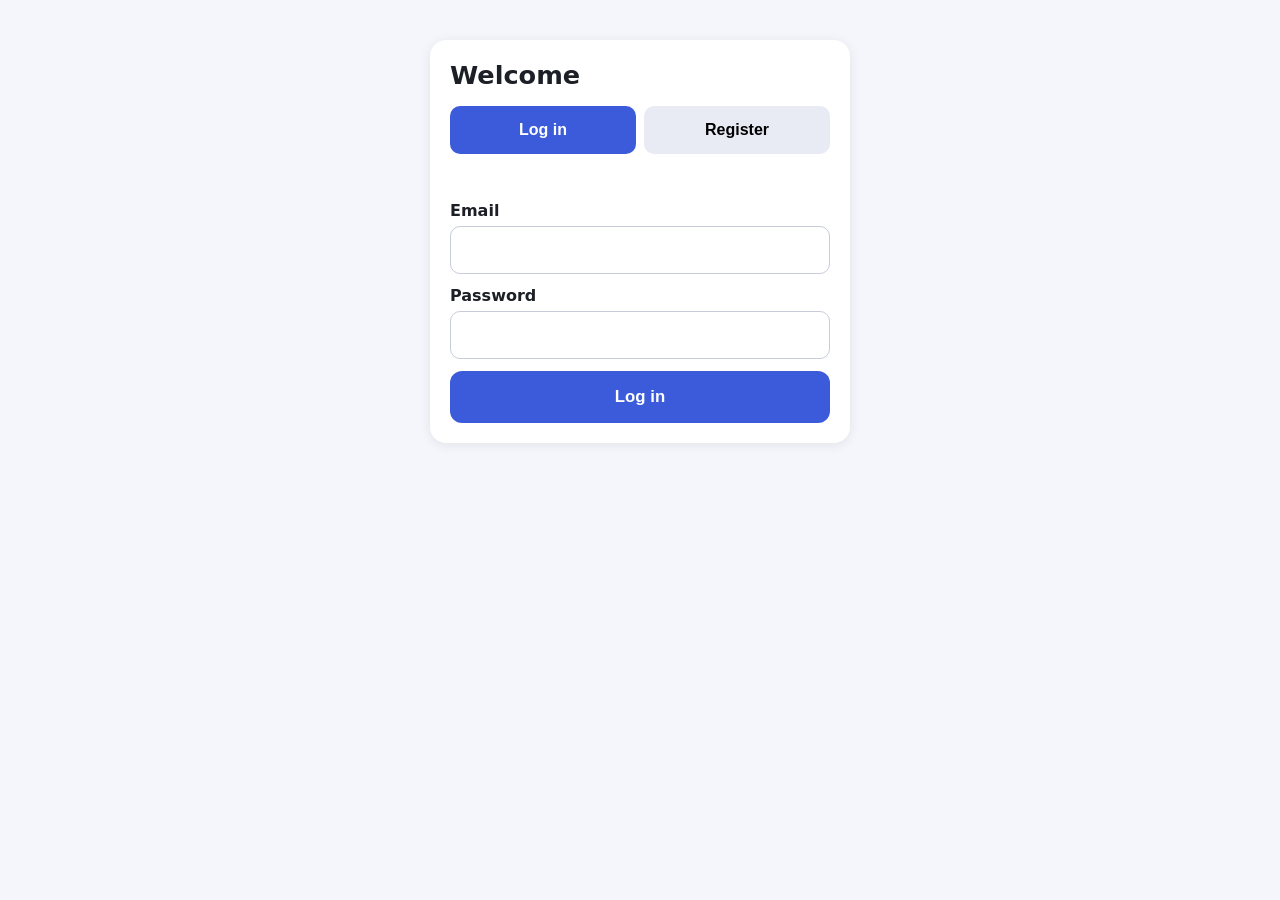
==== commitlocal/frontend/login.html @ 04d149cb "Fixed nested repo" ====
<!DOCTYPE html>
<!-- login.html — the Login / Register page, plus the "enter your code" and "account locked" screens. -->
<html lang="en">
<head>
  <meta charset="UTF-8">
  <meta name="viewport" content="width=device-width, initial-scale=1">
  <title>Log in</title>
  <link rel="stylesheet" href="style.css">
</head>
<body>
  <main class="card">
    <h1>Welcome</h1>

    <div class="tabs" role="tablist">
      <button id="tab-login" class="tab active" type="button" role="tab" aria-selected="true">Log in</button>
      <button id="tab-register" class="tab" type="button" role="tab" aria-selected="false">Register</button>
    </div>

    <p id="message" class="message" role="status" aria-live="polite"></p>

    <!-- LOGIN FORM -->
    <form id="login-form">
      <label>Email <input id="login-email" type="email" autocomplete="email" required></label>
      <label>Password <input id="login-password" type="password" autocomplete="current-password" required></label>
      <button class="btn" type="submit">Log in</button>
    </form>

    <!-- ACCOUNT LOCKED -->
    <section id="locked-box" hidden>
      <p>Too many wrong passwords. We can email you a code to log in instead.</p>
      <button id="send-code-btn" class="btn" type="button">Send me a login code</button>
    </section>

    <!-- REGISTER FORM -->
    <form id="register-form" hidden>
      <label>Full name <input id="reg-name" type="text" autocomplete="name" maxlength="100" required></label>
      <label>Email <input id="reg-email" type="email" autocomplete="email" required></label>
      <label>Password <input id="reg-password" type="password" autocomplete="new-password" required></label>

      <div class="meter" aria-hidden="true"><div id="meter-bar"></div></div>
      <p id="meter-label" class="meter-label"></p>
      <ul class="rules">
        <li id="rule-length">At least 8 characters</li>
        <li id="rule-upper">A capital letter (A–Z)</li>
        <li id="rule-lower">A lowercase letter (a–z)</li>
        <li id="rule-number">A number (0–9)</li>
        <li id="rule-symbol">A symbol (like ! @ #)</li>
      </ul>

      <label>Confirm password <input id="reg-confirm" type="password" autocomplete="new-password" required></label>
      <button class="btn" type="submit">Create account</button>
    </form>

    <!-- ENTER THE EMAILED CODE -->
    <form id="code-form" hidden>
      <p>Enter the 6-digit code we emailed you. It expires in 5 minutes.</p>
      <label>Code
        <input id="code-input" class="code-input" inputmode="numeric" autocomplete="one-time-code"
               maxlength="6" pattern="[0-9]{6}" required>
      </label>
      <button class="btn" type="submit">Verify</button>
    </form>
  </main>

  <script src="login.js"></script>
</body>
</html>
---- commitlocal/frontend/style.css ----
/* style.css — mobile-first styles: built for 360px phones first, with big buttons that are easy to tap. */

/* ===== BASICS ===== */
* { box-sizing: border-box; }
[hidden] { display: none !important; }

body {
  margin: 0;
  padding: 16px;
  font-family: system-ui, -apple-system, "Segoe UI", Roboto, sans-serif;
  background: #f4f6fb;
  color: #1c1f26;
}

.card {
  max-width: 420px;
  margin: 24px auto;
  padding: 20px;
  background: #fff;
  border-radius: 16px;
  box-shadow: 0 2px 12px rgba(0, 0, 0, 0.08);
}

h1 { margin: 0 0 16px; font-size: 1.6rem; }

/* ===== TABS ===== */
.tabs { display: flex; gap: 8px; margin-bottom: 16px; }
.tab {
  flex: 1;
  min-height: 48px;
  border: 0;
  border-radius: 10px;
  background: #e8ebf3;
  font-size: 1rem;
  font-weight: 600;
  cursor: pointer;
}
.tab.active { background: #3b5bdb; color: #fff; }

/* ===== FORMS ===== */
form, section { display: flex; flex-direction: column; gap: 12px; }
label { display: flex; flex-direction: column; gap: 6px; font-weight: 600; }
input {
  min-height: 48px;
  padding: 10px 12px;
  border: 1px solid #c7ccd8;
  border-radius: 10px;
  font-size: 16px; /* 16px or more stops iPhones zooming in on the box */
}
input:focus { outline: 3px solid #a5b4fc; border-color: #3b5bdb; }
.code-input { font-size: 1.5rem; letter-spacing: 0.4em; text-align: center; }

.btn {
  min-height: 52px;
  border: 0;
  border-radius: 12px;
  background: #3b5bdb;
  color: #fff;
  font-size: 1.05rem;
  font-weight: 700;
  cursor: pointer;
}
.btn:disabled { opacity: 0.6; }

/* ===== MESSAGES ===== */
.message { margin: 0 0 12px; min-height: 1.2em; color: #2e7d32; }
.message.error { color: #c62828; }

/* ===== PASSWORD STRENGTH METER ===== */
.meter { height: 8px; background: #e8ebf3; border-radius: 4px; overflow: hidden; }
#meter-bar { height: 100%; width: 0; transition: width 0.2s, background 0.2s; }
.meter-label { margin: 0; font-weight: 700; min-height: 1.2em; }

.rules { margin: 0; padding-left: 0; list-style: none; font-size: 0.95rem; color: #6b7280; }
.rules li::before { content: "✗ "; color: #c62828; }
.rules li.ok { color: #2e7d32; }
.rules li.ok::before { content: "✓ "; color: #2e7d32; }
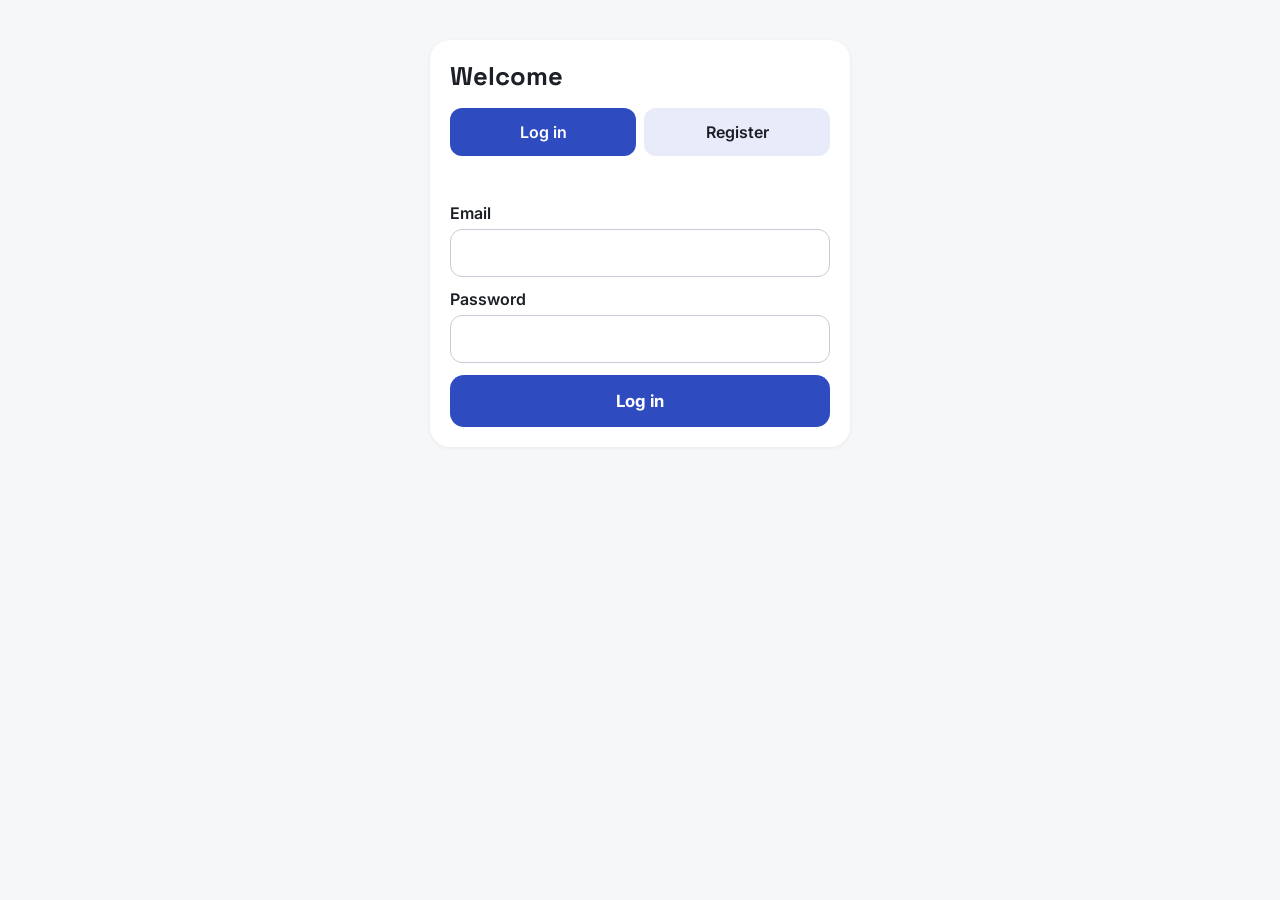
==== commit 8f7a4ff6: "Added transaction page" ====
--- a/commitlocal/frontend/login.html
+++ b/commitlocal/frontend/login.html
@@ -5,6 +5,15 @@
   <meta charset="UTF-8">
   <meta name="viewport" content="width=device-width, initial-scale=1">
   <title>Log in</title>
+  <meta name="theme-color" content="#2F4BC0">
+  <link rel="manifest" href="manifest.json">
+  <link rel="apple-touch-icon" href="icons/apple-touch-icon.png">
+  <meta name="apple-mobile-web-app-capable" content="yes">
+  <meta name="mobile-web-app-capable" content="yes">
+  <meta name="apple-mobile-web-app-title" content="My Money">
+  <link rel="preconnect" href="https://fonts.googleapis.com">
+  <link rel="preconnect" href="https://fonts.gstatic.com" crossorigin>
+  <link rel="stylesheet" href="https://fonts.googleapis.com/css2?family=Inter:wght@400;600;700&family=Space+Grotesk:wght@500;700&display=swap">
   <link rel="stylesheet" href="style.css">
 </head>
 <body>
--- a/commitlocal/frontend/style.css
+++ b/commitlocal/frontend/style.css
@@ -1,4 +1,26 @@
-/* style.css — mobile-first styles: built for 360px phones first, with big buttons that are easy to tap. */
+/* style.css — mobile-first styles for the login page and the app: built for 360px phones first,
+   with buttons at least 44px tall. Colours and fonts are set once at the top (":root"). */
+
+/* ===== COLOURS AND FONTS ===== */
+:root {
+  --bg: #F6F7F9;
+  --card: #FFFFFF;
+  --dark: #14161A;
+  --text: #1C1F26;
+  --muted: #6B7280;
+  --line: #E3E6EC;
+  --blue: #2F4BC0;
+  --blue-soft: #E7EBFA;
+  --income: #237032;          /* money in: green, with "+" */
+  --expense: #A34A00;         /* money out: orange, with "−" */
+  --over: #D9480F;            /* over budget: orange-red */
+  --income-on-dark: #6FD38A;  /* lighter versions, so they are readable on the dark card */
+  --expense-on-dark: #FFA25C;
+  --savings-on-dark: #8FA6FF;
+  --radius: 20px;
+  --heading-font: "Space Grotesk", system-ui, sans-serif;
+  --text-font: "Inter", system-ui, -apple-system, "Segoe UI", Roboto, sans-serif;
+}
 
 /* ===== BASICS ===== */
 * { box-sizing: border-box; }
@@ -7,71 +29,369 @@
 body {
   margin: 0;
   padding: 16px;
-  font-family: system-ui, -apple-system, "Segoe UI", Roboto, sans-serif;
-  background: #f4f6fb;
-  color: #1c1f26;
-}
+  font-family: var(--text-font);
+  background: var(--bg);
+  color: var(--text);
+}
+
+h1, h2, h3 { font-family: var(--heading-font); }
+h1 { margin: 0 0 16px; font-size: 1.6rem; }
+h2 { margin: 0; font-size: 1.15rem; }
 
 .card {
   max-width: 420px;
   margin: 24px auto;
   padding: 20px;
-  background: #fff;
-  border-radius: 16px;
-  box-shadow: 0 2px 12px rgba(0, 0, 0, 0.08);
-}
-
-h1 { margin: 0 0 16px; font-size: 1.6rem; }
-
-/* ===== TABS ===== */
+  background: var(--card);
+  border-radius: var(--radius);
+  box-shadow: 0 1px 4px rgba(0, 0, 0, 0.06);
+}
+
+/* ===== LOGIN PAGE TABS ===== */
 .tabs { display: flex; gap: 8px; margin-bottom: 16px; }
 .tab {
   flex: 1;
   min-height: 48px;
   border: 0;
-  border-radius: 10px;
-  background: #e8ebf3;
-  font-size: 1rem;
-  font-weight: 600;
-  cursor: pointer;
-}
-.tab.active { background: #3b5bdb; color: #fff; }
+  border-radius: 12px;
+  background: var(--blue-soft);
+  color: var(--text);
+  font: 600 1rem var(--text-font);
+  cursor: pointer;
+}
+.tab.active { background: var(--blue); color: #fff; }
 
 /* ===== FORMS ===== */
 form, section { display: flex; flex-direction: column; gap: 12px; }
 label { display: flex; flex-direction: column; gap: 6px; font-weight: 600; }
-input {
+input, select {
   min-height: 48px;
   padding: 10px 12px;
-  border: 1px solid #c7ccd8;
-  border-radius: 10px;
-  font-size: 16px; /* 16px or more stops iPhones zooming in on the box */
-}
-input:focus { outline: 3px solid #a5b4fc; border-color: #3b5bdb; }
+  border: 1px solid #C7CCD8;
+  border-radius: 12px;
+  background: #fff;
+  color: var(--text);
+  font: 16px var(--text-font); /* 16px or more stops iPhones zooming in on the box */
+}
+input:focus, select:focus { outline: 3px solid #A9B7F0; border-color: var(--blue); }
 .code-input { font-size: 1.5rem; letter-spacing: 0.4em; text-align: center; }
+fieldset { margin: 0; padding: 0; border: 0; display: flex; flex-direction: column; gap: 8px; }
+legend { padding: 0; margin-bottom: 8px; font-weight: 600; }
 
 .btn {
   min-height: 52px;
-  border: 0;
-  border-radius: 12px;
-  background: #3b5bdb;
+  padding: 0 18px;
+  border: 0;
+  border-radius: 14px;
+  background: var(--blue);
   color: #fff;
-  font-size: 1.05rem;
-  font-weight: 700;
+  font: 700 1.05rem var(--text-font);
   cursor: pointer;
 }
 .btn:disabled { opacity: 0.6; }
+.btn-small { min-height: 44px; padding: 0 14px; font-size: 0.95rem; border-radius: 12px; }
+.btn-light { background: var(--blue-soft); color: var(--blue); }
+.btn-danger { background: #FDECEC; color: #B42318; }
+
+/* A button that looks like a link, but is still 44px tall so it's easy to tap */
+.link-btn {
+  min-height: 44px;
+  padding: 0 4px;
+  border: 0;
+  background: none;
+  color: var(--blue);
+  font: 600 0.95rem var(--text-font);
+  cursor: pointer;
+}
 
 /* ===== MESSAGES ===== */
-.message { margin: 0 0 12px; min-height: 1.2em; color: #2e7d32; }
-.message.error { color: #c62828; }
-
-/* ===== PASSWORD STRENGTH METER ===== */
-.meter { height: 8px; background: #e8ebf3; border-radius: 4px; overflow: hidden; }
+.message { margin: 0 0 12px; min-height: 1.2em; color: var(--income); }
+.message.error { color: #C62828; }
+.muted { color: var(--muted); font-size: 0.9rem; margin: 0; }
+
+/* ===== PASSWORD STRENGTH METER (login page) ===== */
+.meter { height: 8px; background: var(--blue-soft); border-radius: 4px; overflow: hidden; }
 #meter-bar { height: 100%; width: 0; transition: width 0.2s, background 0.2s; }
 .meter-label { margin: 0; font-weight: 700; min-height: 1.2em; }
 
-.rules { margin: 0; padding-left: 0; list-style: none; font-size: 0.95rem; color: #6b7280; }
-.rules li::before { content: "✗ "; color: #c62828; }
-.rules li.ok { color: #2e7d32; }
-.rules li.ok::before { content: "✓ "; color: #2e7d32; }
+.rules { margin: 0; padding-left: 0; list-style: none; font-size: 0.95rem; color: var(--muted); }
+.rules li::before { content: "✗ "; color: #C62828; }
+.rules li.ok { color: var(--income); }
+.rules li.ok::before { content: "✓ "; color: var(--income); }
+
+
+/* ================================================================
+   THE APP (index.html)
+   ================================================================ */
+body.app {
+  padding: 16px 16px calc(96px + env(safe-area-inset-bottom)); /* room for the tab bar */
+}
+.page { max-width: 460px; margin: 0 auto; display: flex; flex-direction: column; gap: 12px; }
+.stack { display: flex; flex-direction: column; gap: 12px; }
+.app .card { margin: 0; width: 100%; max-width: none; }
+
+.page-head { display: flex; align-items: center; justify-content: space-between; gap: 8px; }
+.page-head h1 { margin: 0; font-size: 1.75rem; }
+
+/* Amounts: green "+" for income, orange "−" for expenses — used everywhere */
+.money-in { color: var(--income); font-weight: 700; }
+.money-out { color: var(--expense); font-weight: 700; }
+
+/* ===== MONTH PICKER ===== */
+.month-picker { display: flex; align-items: center; justify-content: space-between; gap: 8px; }
+.month-picker span { font: 600 1rem var(--heading-font); }
+.round-btn {
+  width: 44px;
+  height: 44px;
+  border: 1px solid var(--line);
+  border-radius: 50%;
+  background: #fff;
+  color: var(--text);
+  font-size: 1.3rem;
+  cursor: pointer;
+}
+
+/* ===== DARK SUMMARY CARD ===== */
+.app .card.dark { background: var(--dark); color: #fff; gap: 14px; }
+.dark .label { margin: 0; color: #B9BDC7; font-size: 0.9rem; }
+.big-number { margin: 0; font: 700 2.2rem var(--heading-font); overflow-wrap: anywhere; }
+.big-number.negative { color: var(--expense-on-dark); }
+.stats { display: grid; grid-template-columns: repeat(3, 1fr); gap: 8px; }
+.stat p { margin: 0; }
+.stat .value { font-weight: 700; font-size: 0.98rem; overflow-wrap: anywhere; }
+.dark .in { color: var(--income-on-dark); }
+.dark .out { color: var(--expense-on-dark); }
+.dark .saved { color: var(--savings-on-dark); }
+
+.split-bar { display: flex; height: 12px; border-radius: 6px; overflow: hidden; background: #2A2D33; }
+.split-bar span { height: 100%; }
+.split-needs { background: var(--savings-on-dark); }
+.split-wants { background: var(--expense-on-dark); }
+.split-savings { background: var(--income-on-dark); }
+.split-legend { display: flex; flex-wrap: wrap; gap: 4px 14px; margin: 0; font-size: 0.85rem; color: #D5D8DE; }
+.dot { display: inline-block; width: 9px; height: 9px; border-radius: 50%; margin-right: 5px; }
+.aim { color: #9AA0AB; }
+
+/* ===== MONEY IN / MONEY OUT SWITCH ===== */
+.switch { display: grid; grid-template-columns: 1fr 1fr; gap: 4px; padding: 4px; background: #E9ECF1; border-radius: 16px; }
+.switch button {
+  min-height: 44px;
+  border: 0;
+  border-radius: 12px;
+  background: none;
+  color: var(--muted);
+  font: 600 1rem var(--text-font);
+  cursor: pointer;
+}
+.switch button.active { background: #fff; color: var(--text); box-shadow: 0 1px 3px rgba(0, 0, 0, 0.1); }
+
+/* ===== CARD HEADER WITH BUTTONS ===== */
+.card-head { display: flex; align-items: center; justify-content: space-between; gap: 8px; flex-wrap: wrap; }
+.card-head .actions { display: flex; gap: 8px; }
+.mic-btn {
+  width: 44px;
+  height: 44px;
+  border: 0;
+  border-radius: 50%;
+  background: var(--blue-soft);
+  color: var(--blue);
+  cursor: pointer;
+}
+.mic-btn svg { width: 22px; height: 22px; }
+
+/* ===== QUICK ADD CHIPS ===== */
+.chips { display: flex; flex-wrap: wrap; gap: 8px; }
+.chip {
+  min-height: 44px;
+  padding: 0 14px;
+  border: 1px solid var(--line);
+  border-radius: 22px;
+  background: #fff;
+  color: var(--text);
+  font: 600 0.95rem var(--text-font);
+  cursor: pointer;
+}
+.chip:disabled { opacity: 0.5; }
+.small-title { margin: 0; font-size: 0.8rem; font-weight: 700; letter-spacing: 0.04em; text-transform: uppercase; color: var(--muted); }
+
+/* ===== CATEGORY ROWS + PROGRESS BARS ===== */
+.cat-rows { display: flex; flex-direction: column; gap: 6px; }
+.cat-row { display: flex; flex-direction: column; gap: 4px; padding-bottom: 6px; }
+.cat-top { display: flex; align-items: center; justify-content: space-between; gap: 8px; }
+.cat-name { font-weight: 600; white-space: nowrap; }
+.cat-amount { font-size: 0.92rem; color: var(--muted); text-align: right; white-space: nowrap; }
+.cat-right { display: flex; align-items: center; gap: 6px; flex-wrap: wrap; justify-content: flex-end; }
+.cat-right .link-btn { font-size: 0.88rem; }
+.cat-amount strong { color: var(--text); }
+.bar { height: 8px; background: #EDEFF3; border-radius: 4px; overflow: hidden; }
+.bar span { display: block; height: 100%; background: var(--blue); border-radius: 4px; }
+.bar.over span { background: var(--over); }
+.warn { margin: 0; color: var(--over); font-size: 0.9rem; font-weight: 600; }
+.cat-bottom { display: flex; align-items: center; justify-content: space-between; gap: 8px; margin-top: -4px; }
+
+/* ===== TAGS ===== */
+.tags { display: flex; flex-wrap: wrap; gap: 6px; }
+.tag { padding: 4px 10px; border-radius: 10px; background: #F0F2F5; font-size: 0.85rem; }
+
+/* ===== LISTS OF EXPENSES / INCOME ===== */
+.item-list { margin: 0; padding: 0; list-style: none; display: flex; flex-direction: column; }
+.item-list li + li { border-top: 1px solid var(--line); }
+.item {
+  width: 100%;
+  min-height: 56px;
+  padding: 8px 0;
+  display: flex;
+  align-items: center;
+  justify-content: space-between;
+  gap: 10px;
+  border: 0;
+  background: none;
+  color: var(--text);
+  font: inherit;
+  text-align: left;
+  cursor: pointer;
+}
+.item-name { display: block; font-weight: 600; overflow-wrap: anywhere; }
+.item-sub { display: block; font-size: 0.85rem; color: var(--muted); }
+.item-amount { white-space: nowrap; }
+.empty { margin: 0; color: var(--muted); font-size: 0.95rem; }
+
+/* ===== PLACEHOLDER BOXES (tabs still to come) ===== */
+.placeholder { padding: 24px; border: 2px dashed #C9CED8; border-radius: var(--radius); text-align: center; color: var(--muted); }
+
+/* ===== BOTTOM TAB BAR ===== */
+.tabbar {
+  position: fixed;
+  left: 0;
+  right: 0;
+  bottom: 0;
+  z-index: 10;
+  display: grid;
+  grid-template-columns: repeat(3, 1fr);
+  padding: 6px 8px calc(6px + env(safe-area-inset-bottom));
+  background: #fff;
+  border-top: 1px solid var(--line);
+}
+.tabbar button {
+  min-height: 56px;
+  display: flex;
+  flex-direction: column;
+  align-items: center;
+  justify-content: center;
+  gap: 2px;
+  border: 0;
+  background: none;
+  color: var(--muted);
+  font: 600 0.8rem var(--text-font);
+  cursor: pointer;
+}
+.tabbar svg { width: 24px; height: 24px; }
+.tabbar button.active { color: var(--blue); }
+
+/* ===== POP-UP SCREENS ("sheets") ===== */
+.sheet {
+  position: fixed;
+  inset: 0;
+  z-index: 20;
+  display: flex;
+  align-items: flex-end;
+  justify-content: center;
+  background: rgba(20, 22, 26, 0.5);
+}
+.sheet-box {
+  width: 100%;
+  max-width: 480px;
+  max-height: 94vh;
+  overflow-y: auto;
+  padding: 8px 16px calc(20px + env(safe-area-inset-bottom));
+  background: var(--bg);
+  border-radius: var(--radius) var(--radius) 0 0;
+}
+.sheet-head {
+  position: sticky;
+  top: -8px;
+  z-index: 1;
+  display: grid;
+  grid-template-columns: 1fr auto 1fr;
+  align-items: center;
+  margin: -8px -16px 8px;
+  padding: 8px 12px;
+  background: var(--bg);
+}
+.sheet-head h2 { text-align: center; }
+#sheet-expense { z-index: 25; } /* opens on top of the list pop-up */
+.sheet-head .link-btn { justify-self: start; }
+
+/* Big amount field on the Add expense screen */
+.amount-box { display: flex; align-items: center; gap: 8px; padding: 6px 14px; background: #fff; border: 1px solid #C7CCD8; border-radius: 16px; }
+.amount-box:focus-within { outline: 3px solid #A9B7F0; border-color: var(--blue); }
+.amount-box span { font: 700 1.6rem var(--heading-font); color: var(--muted); }
+.amount-box input { flex: 1; min-width: 0; border: 0; padding: 6px 0; font: 700 2rem var(--heading-font); outline: none; }
+/* hide the small up/down arrows inside number boxes */
+.amount-box input::-webkit-outer-spin-button,
+.amount-box input::-webkit-inner-spin-button { -webkit-appearance: none; margin: 0; }
+.amount-box input[type=number] { -moz-appearance: textfield; appearance: textfield; }
+
+/* Category grid: 3 across */
+.category-grid { display: grid; grid-template-columns: repeat(3, 1fr); gap: 8px; }
+.choice {
+  min-height: 48px;
+  padding: 6px;
+  border: 1px solid var(--line);
+  border-radius: 12px;
+  background: #fff;
+  color: var(--text);
+  font: 600 0.88rem var(--text-font);
+  cursor: pointer;
+}
+.choice.active { border-color: var(--blue); background: var(--blue-soft); color: var(--blue); }
+
+/* Need / Want toggle */
+.toggle { display: grid; grid-template-columns: 1fr 1fr; gap: 8px; }
+
+/* Checkbox row */
+.check { flex-direction: row; align-items: center; gap: 12px; min-height: 48px; }
+.check input { width: 24px; height: 24px; min-height: 0; margin: 0; accent-color: var(--blue); }
+
+/* ===== SMALL POP-UP MESSAGE ("toast") ===== */
+.toast {
+  position: fixed;
+  left: 50%;
+  bottom: calc(84px + env(safe-area-inset-bottom));
+  z-index: 30;
+  transform: translateX(-50%);
+  width: max-content;
+  max-width: calc(100% - 32px);
+  padding: 12px 18px;
+  border-radius: 14px;
+  background: var(--dark);
+  color: #fff;
+  font-weight: 600;
+}
+.toast.error { background: #B42318; }
+
+/* ===== MONEY IN VIEW ===== */
+.auto-tag { margin-left: 6px; padding: 2px 8px; border-radius: 8px; background: #E5F3E8; color: var(--income); font-size: 0.75rem; font-weight: 700; vertical-align: middle; }
+.tip { margin: 0; padding: 14px 16px; border-radius: 16px; background: var(--blue-soft); color: #23367F; font-size: 0.95rem; }
+.toggle.three { grid-template-columns: repeat(3, 1fr); }
+
+/* ===== TARGETS TAB ===== */
+.link-btn.on-dark { color: #B9C6FF; }
+.mid-number { margin: 0; font: 700 1.6rem var(--heading-font); }
+.goals-head { margin-top: 8px; }
+.warning-box { margin: 0; padding: 14px 16px; border-radius: 16px; background: #FFF1E6; color: #8A3A00; font-weight: 600; }
+.goal-card .goal-top { display: flex; align-items: flex-start; justify-content: space-between; gap: 8px; }
+.goal-card h3 { margin: 0; font-size: 1.1rem; overflow-wrap: anywhere; }
+.goal-meta { display: flex; flex-wrap: wrap; align-items: center; gap: 6px; }
+.status { padding: 4px 10px; border-radius: 10px; font-size: 0.8rem; font-weight: 700; white-space: nowrap; }
+.status.on-track { background: #E5F3E8; color: var(--income); }
+.status.needs-more { background: #FFF1E6; color: var(--expense); }
+.status.done { background: var(--blue-soft); color: var(--blue); }
+.goal-numbers { display: flex; justify-content: space-between; gap: 8px; flex-wrap: wrap; font-size: 0.92rem; }
+.goal-actions { display: flex; justify-content: space-between; align-items: center; gap: 8px; }
+
+/* ===== ARCADE TAB ===== */
+.arcade-title { font-size: 1.4rem; }
+.arcade-text { margin: 0; color: #D5D8DE; }
+.game-grid { display: grid; grid-template-columns: 1fr 1fr; gap: 12px; }
+.game-box { display: flex; align-items: center; justify-content: center; min-height: 120px; padding: 12px; font-weight: 600; }
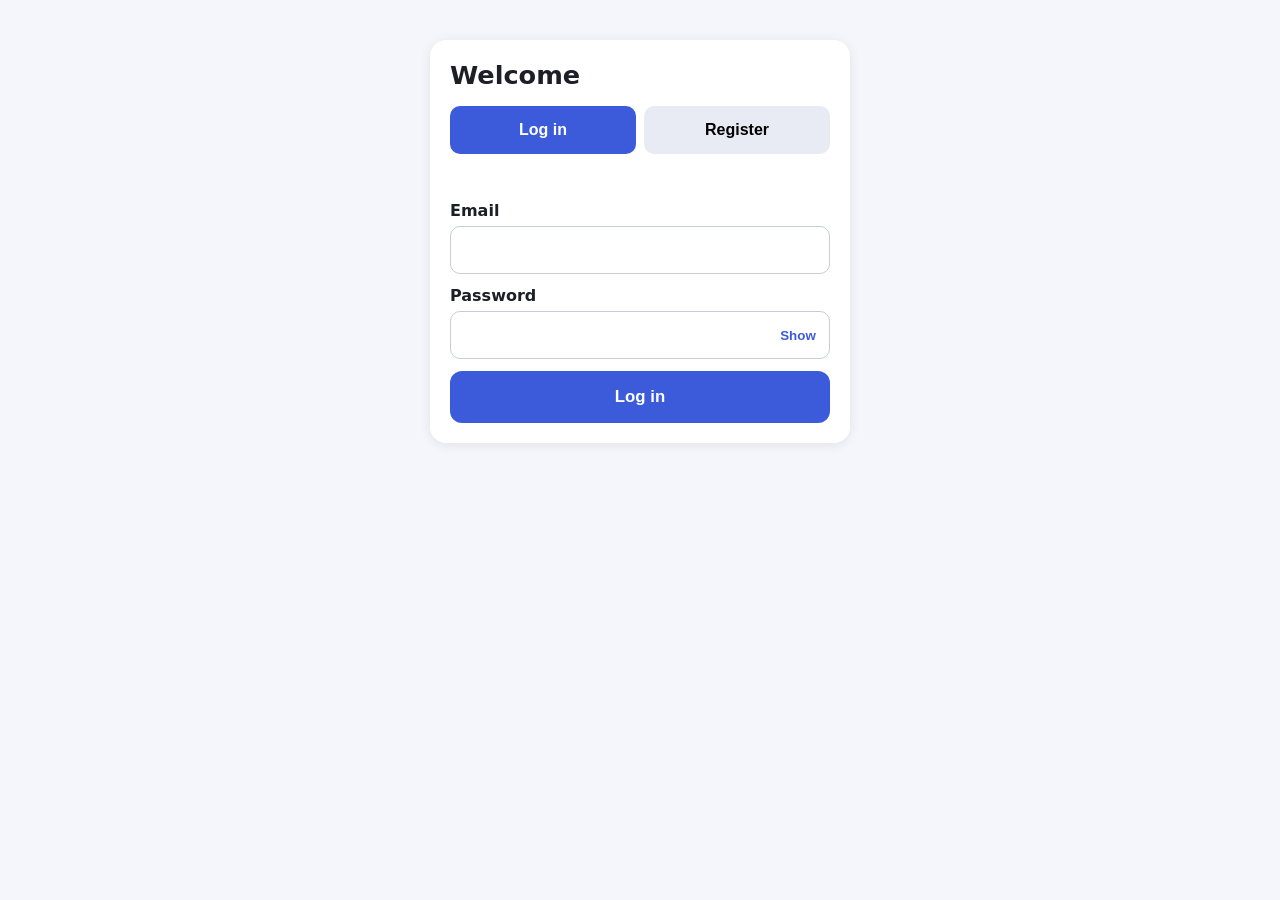
==== commit 61ce8f3b: "added hidden password" ====
--- a/commitlocal/frontend/login.html
+++ b/commitlocal/frontend/login.html
@@ -5,15 +5,6 @@
   <meta charset="UTF-8">
   <meta name="viewport" content="width=device-width, initial-scale=1">
   <title>Log in</title>
-  <meta name="theme-color" content="#2F4BC0">
-  <link rel="manifest" href="manifest.json">
-  <link rel="apple-touch-icon" href="icons/apple-touch-icon.png">
-  <meta name="apple-mobile-web-app-capable" content="yes">
-  <meta name="mobile-web-app-capable" content="yes">
-  <meta name="apple-mobile-web-app-title" content="My Money">
-  <link rel="preconnect" href="https://fonts.googleapis.com">
-  <link rel="preconnect" href="https://fonts.gstatic.com" crossorigin>
-  <link rel="stylesheet" href="https://fonts.googleapis.com/css2?family=Inter:wght@400;600;700&family=Space+Grotesk:wght@500;700&display=swap">
   <link rel="stylesheet" href="style.css">
 </head>
 <body>
@@ -32,6 +23,8 @@
       <label>Email <input id="login-email" type="email" autocomplete="email" required></label>
       <label>Password <input id="login-password" type="password" autocomplete="current-password" required></label>
       <button class="btn" type="submit">Log in</button>
+      <!-- Shown after registering (when the Register tab is hidden) -->
+      <button id="show-register-link" class="link-btn" type="button" hidden>Don't have an account? Register</button>
     </form>
 
     <!-- ACCOUNT LOCKED -->
@@ -62,12 +55,15 @@
 
     <!-- ENTER THE EMAILED CODE -->
     <form id="code-form" hidden>
-      <p>Enter the 6-digit code we emailed you. It expires in 5 minutes.</p>
+      <p>Enter the 6-digit code we emailed you.</p>
       <label>Code
         <input id="code-input" class="code-input" inputmode="numeric" autocomplete="one-time-code"
                maxlength="6" pattern="[0-9]{6}" required>
       </label>
-      <button class="btn" type="submit">Verify</button>
+      <p id="code-timer" class="code-timer" aria-live="polite"></p>
+      <button id="verify-btn" class="btn" type="submit">Verify</button>
+      <!-- type="button" so it never submits the code form -->
+      <button id="resend-btn" class="btn btn-secondary" type="button">Resend OTP</button>
     </form>
   </main>
 
--- a/commitlocal/frontend/style.css
+++ b/commitlocal/frontend/style.css
@@ -1,26 +1,4 @@
-/* style.css — mobile-first styles for the login page and the app: built for 360px phones first,
-   with buttons at least 44px tall. Colours and fonts are set once at the top (":root"). */
-
-/* ===== COLOURS AND FONTS ===== */
-:root {
-  --bg: #F6F7F9;
-  --card: #FFFFFF;
-  --dark: #14161A;
-  --text: #1C1F26;
-  --muted: #6B7280;
-  --line: #E3E6EC;
-  --blue: #2F4BC0;
-  --blue-soft: #E7EBFA;
-  --income: #237032;          /* money in: green, with "+" */
-  --expense: #A34A00;         /* money out: orange, with "−" */
-  --over: #D9480F;            /* over budget: orange-red */
-  --income-on-dark: #6FD38A;  /* lighter versions, so they are readable on the dark card */
-  --expense-on-dark: #FFA25C;
-  --savings-on-dark: #8FA6FF;
-  --radius: 20px;
-  --heading-font: "Space Grotesk", system-ui, sans-serif;
-  --text-font: "Inter", system-ui, -apple-system, "Segoe UI", Roboto, sans-serif;
-}
+/* style.css — mobile-first styles: built for 360px phones first, with big buttons that are easy to tap. */
 
 /* ===== BASICS ===== */
 * { box-sizing: border-box; }
@@ -29,369 +7,161 @@
 body {
   margin: 0;
   padding: 16px;
-  font-family: var(--text-font);
-  background: var(--bg);
-  color: var(--text);
+  font-family: system-ui, -apple-system, "Segoe UI", Roboto, sans-serif;
+  background: #f4f6fb;
+  color: #1c1f26;
 }
-
-h1, h2, h3 { font-family: var(--heading-font); }
-h1 { margin: 0 0 16px; font-size: 1.6rem; }
-h2 { margin: 0; font-size: 1.15rem; }
 
 .card {
   max-width: 420px;
   margin: 24px auto;
   padding: 20px;
-  background: var(--card);
-  border-radius: var(--radius);
-  box-shadow: 0 1px 4px rgba(0, 0, 0, 0.06);
+  background: #fff;
+  border-radius: 16px;
+  box-shadow: 0 2px 12px rgba(0, 0, 0, 0.08);
 }
 
-/* ===== LOGIN PAGE TABS ===== */
+h1 { margin: 0 0 16px; font-size: 1.6rem; }
+
+/* ===== TABS ===== */
 .tabs { display: flex; gap: 8px; margin-bottom: 16px; }
 .tab {
   flex: 1;
   min-height: 48px;
   border: 0;
-  border-radius: 12px;
-  background: var(--blue-soft);
-  color: var(--text);
-  font: 600 1rem var(--text-font);
+  border-radius: 10px;
+  background: #e8ebf3;
+  font-size: 1rem;
+  font-weight: 600;
   cursor: pointer;
 }
-.tab.active { background: var(--blue); color: #fff; }
+.tab.active { background: #3b5bdb; color: #fff; }
 
 /* ===== FORMS ===== */
 form, section { display: flex; flex-direction: column; gap: 12px; }
 label { display: flex; flex-direction: column; gap: 6px; font-weight: 600; }
-input, select {
+input {
   min-height: 48px;
   padding: 10px 12px;
-  border: 1px solid #C7CCD8;
-  border-radius: 12px;
-  background: #fff;
-  color: var(--text);
-  font: 16px var(--text-font); /* 16px or more stops iPhones zooming in on the box */
+  border: 1px solid #c7ccd8;
+  border-radius: 10px;
+  font-size: 16px; /* 16px or more stops iPhones zooming in on the box */
 }
-input:focus, select:focus { outline: 3px solid #A9B7F0; border-color: var(--blue); }
+/* Password box with a Show/Hide button inside it on the right */
+.password-wrap { position: relative; display: flex; }
+.password-wrap input { flex: 1; padding-right: 72px; }
+.password-toggle {
+  position: absolute; right: 2px; top: 50%; transform: translateY(-50%);
+  min-width: 60px; min-height: 44px; /* big enough to tap */
+  border: none; background: none; color: #3b5bdb; font-weight: 600; cursor: pointer;
+}
+input:focus { outline: 3px solid #a5b4fc; border-color: #3b5bdb; }
 .code-input { font-size: 1.5rem; letter-spacing: 0.4em; text-align: center; }
-fieldset { margin: 0; padding: 0; border: 0; display: flex; flex-direction: column; gap: 8px; }
-legend { padding: 0; margin-bottom: 8px; font-weight: 600; }
 
 .btn {
   min-height: 52px;
-  padding: 0 18px;
   border: 0;
-  border-radius: 14px;
-  background: var(--blue);
+  border-radius: 12px;
+  background: #3b5bdb;
   color: #fff;
-  font: 700 1.05rem var(--text-font);
+  font-size: 1.05rem;
+  font-weight: 700;
   cursor: pointer;
 }
 .btn:disabled { opacity: 0.6; }
-.btn-small { min-height: 44px; padding: 0 14px; font-size: 0.95rem; border-radius: 12px; }
-.btn-light { background: var(--blue-soft); color: var(--blue); }
-.btn-danger { background: #FDECEC; color: #B42318; }
-
-/* A button that looks like a link, but is still 44px tall so it's easy to tap */
-.link-btn {
-  min-height: 44px;
-  padding: 0 4px;
-  border: 0;
-  background: none;
-  color: var(--blue);
-  font: 600 0.95rem var(--text-font);
-  cursor: pointer;
-}
 
 /* ===== MESSAGES ===== */
-.message { margin: 0 0 12px; min-height: 1.2em; color: var(--income); }
-.message.error { color: #C62828; }
-.muted { color: var(--muted); font-size: 0.9rem; margin: 0; }
+.message { margin: 0 0 12px; min-height: 1.2em; color: #2e7d32; }
+.message.error { color: #c62828; }
 
-/* ===== PASSWORD STRENGTH METER (login page) ===== */
-.meter { height: 8px; background: var(--blue-soft); border-radius: 4px; overflow: hidden; }
+/* ===== PASSWORD STRENGTH METER ===== */
+.meter { height: 8px; background: #e8ebf3; border-radius: 4px; overflow: hidden; }
 #meter-bar { height: 100%; width: 0; transition: width 0.2s, background 0.2s; }
 .meter-label { margin: 0; font-weight: 700; min-height: 1.2em; }
 
-.rules { margin: 0; padding-left: 0; list-style: none; font-size: 0.95rem; color: var(--muted); }
-.rules li::before { content: "✗ "; color: #C62828; }
-.rules li.ok { color: var(--income); }
-.rules li.ok::before { content: "✓ "; color: var(--income); }
+.rules { margin: 0; padding-left: 0; list-style: none; font-size: 0.95rem; color: #6b7280; }
+.rules li::before { content: "✗ "; color: #c62828; }
+.rules li.ok { color: #2e7d32; }
+.rules li.ok::before { content: "✓ "; color: #2e7d32; }
 
-
-/* ================================================================
-   THE APP (index.html)
-   ================================================================ */
-body.app {
-  padding: 16px 16px calc(96px + env(safe-area-inset-bottom)); /* room for the tab bar */
-}
-.page { max-width: 460px; margin: 0 auto; display: flex; flex-direction: column; gap: 12px; }
-.stack { display: flex; flex-direction: column; gap: 12px; }
-.app .card { margin: 0; width: 100%; max-width: none; }
-
-.page-head { display: flex; align-items: center; justify-content: space-between; gap: 8px; }
-.page-head h1 { margin: 0; font-size: 1.75rem; }
-
-/* Amounts: green "+" for income, orange "−" for expenses — used everywhere */
-.money-in { color: var(--income); font-weight: 700; }
-.money-out { color: var(--expense); font-weight: 700; }
-
-/* ===== MONTH PICKER ===== */
-.month-picker { display: flex; align-items: center; justify-content: space-between; gap: 8px; }
-.month-picker span { font: 600 1rem var(--heading-font); }
-.round-btn {
-  width: 44px;
-  height: 44px;
-  border: 1px solid var(--line);
-  border-radius: 50%;
-  background: #fff;
-  color: var(--text);
-  font-size: 1.3rem;
-  cursor: pointer;
+/* ===== LOGIN EXTRAS: code countdown, resend, register link ===== */
+.code-timer { margin: 0; text-align: center; color: #6b7280; }
+.code-timer.error { color: #c62828; font-weight: 700; }
+.btn-secondary { background: #e8ebf3; color: #1c1f26; }
+.link-btn {
+  min-height: 44px; border: 0; background: none; color: #3b5bdb;
+  font-size: 1rem; text-decoration: underline; cursor: pointer;
 }
 
-/* ===== DARK SUMMARY CARD ===== */
-.app .card.dark { background: var(--dark); color: #fff; gap: 14px; }
-.dark .label { margin: 0; color: #B9BDC7; font-size: 0.9rem; }
-.big-number { margin: 0; font: 700 2.2rem var(--heading-font); overflow-wrap: anywhere; }
-.big-number.negative { color: var(--expense-on-dark); }
-.stats { display: grid; grid-template-columns: repeat(3, 1fr); gap: 8px; }
-.stat p { margin: 0; }
-.stat .value { font-weight: 700; font-size: 0.98rem; overflow-wrap: anywhere; }
-.dark .in { color: var(--income-on-dark); }
-.dark .out { color: var(--expense-on-dark); }
-.dark .saved { color: var(--savings-on-dark); }
+/* ===== APP PAGES + BOTTOM TAB BAR ===== */
+body.app { padding: 16px 16px 88px; } /* room for the tab bar */
+body.no-scroll { overflow: hidden; }   /* page behind an open pop-up doesn't scroll */
+.page { max-width: 420px; margin: 0 auto; }
+.page .card { margin: 0 0 16px; }
+.page-head { display: flex; justify-content: space-between; align-items: center; }
+.page-head h1 { margin: 0; }
+.logout-btn {
+  min-height: 44px; min-width: 44px; padding: 0 12px; border: 1px solid #c7ccd8;
+  border-radius: 10px; background: #fff; font-size: 0.95rem; cursor: pointer;
+}
+.muted { color: #6b7280; }
+h2 { margin: 0 0 8px; font-size: 1.2rem; }
 
-.split-bar { display: flex; height: 12px; border-radius: 6px; overflow: hidden; background: #2A2D33; }
-.split-bar span { height: 100%; }
-.split-needs { background: var(--savings-on-dark); }
-.split-wants { background: var(--expense-on-dark); }
-.split-savings { background: var(--income-on-dark); }
-.split-legend { display: flex; flex-wrap: wrap; gap: 4px 14px; margin: 0; font-size: 0.85rem; color: #D5D8DE; }
-.dot { display: inline-block; width: 9px; height: 9px; border-radius: 50%; margin-right: 5px; }
-.aim { color: #9AA0AB; }
+.tab-bar {
+  position: fixed; left: 0; right: 0; bottom: 0; display: flex;
+  background: #fff; box-shadow: 0 -2px 10px rgba(0, 0, 0, 0.08);
+  padding-bottom: env(safe-area-inset-bottom); /* iPhone home bar */
+}
+.tab-bar-btn {
+  flex: 1; min-height: 56px; border: 0; background: none;
+  font-size: 0.95rem; font-weight: 600; color: #6b7280; cursor: pointer;
+}
+.tab-bar-btn.active { color: #2F4BC0; }
 
-/* ===== MONEY IN / MONEY OUT SWITCH ===== */
-.switch { display: grid; grid-template-columns: 1fr 1fr; gap: 4px; padding: 4px; background: #E9ECF1; border-radius: 16px; }
-.switch button {
-  min-height: 44px;
-  border: 0;
-  border-radius: 12px;
-  background: none;
-  color: var(--muted);
-  font: 600 1rem var(--text-font);
-  cursor: pointer;
+/* ===== MONEY TAB ===== */
+.budget-text { margin: 0 0 10px; font-weight: 700; font-size: 1.1rem; }
+.progress { height: 12px; background: #e8ebf3; border-radius: 6px; overflow: hidden; }
+.progress-bar { height: 100%; width: 0; transition: width 0.3s; }
+.bar-green { background: #237032; }
+.bar-orange { background: #f08c00; }
+.bar-red { background: #c62828; }
+.warning { margin: 10px 0 0; color: #c62828; font-weight: 700; }
+
+.tap-card {
+  display: flex; flex-direction: column; gap: 4px; width: 100%;
+  border: 0; text-align: left; font: inherit; color: inherit; cursor: pointer;
 }
-.switch button.active { background: #fff; color: var(--text); box-shadow: 0 1px 3px rgba(0, 0, 0, 0.1); }
+.tap-card-title { font-weight: 700; font-size: 1.1rem; }
+.tap-card-amount { font-size: 1.5rem; font-weight: 700; color: #A34A00; }
 
-/* ===== CARD HEADER WITH BUTTONS ===== */
-.card-head { display: flex; align-items: center; justify-content: space-between; gap: 8px; flex-wrap: wrap; }
-.card-head .actions { display: flex; gap: 8px; }
-.mic-btn {
-  width: 44px;
-  height: 44px;
-  border: 0;
-  border-radius: 50%;
-  background: var(--blue-soft);
-  color: var(--blue);
-  cursor: pointer;
+.expense-list { list-style: none; margin: 0; padding: 0; }
+.expense-list li {
+  display: flex; justify-content: space-between; gap: 12px;
+  padding: 10px 0; border-bottom: 1px solid #eef0f4;
 }
-.mic-btn svg { width: 22px; height: 22px; }
+.expense-list li span:first-child { overflow-wrap: anywhere; } /* long notes wrap, no sideways scroll */
+.amount-out { color: #A34A00; font-weight: 700; white-space: nowrap; }
 
-/* ===== QUICK ADD CHIPS ===== */
-.chips { display: flex; flex-wrap: wrap; gap: 8px; }
-.chip {
-  min-height: 44px;
-  padding: 0 14px;
-  border: 1px solid var(--line);
-  border-radius: 22px;
-  background: #fff;
-  color: var(--text);
-  font: 600 0.95rem var(--text-font);
-  cursor: pointer;
+/* ===== POP-UP (MODAL) ===== */
+.overlay {
+  position: fixed; inset: 0; z-index: 10; background: rgba(0, 0, 0, 0.5);
+  display: flex; align-items: flex-end; justify-content: center;
 }
-.chip:disabled { opacity: 0.5; }
-.small-title { margin: 0; font-size: 0.8rem; font-weight: 700; letter-spacing: 0.04em; text-transform: uppercase; color: var(--muted); }
-
-/* ===== CATEGORY ROWS + PROGRESS BARS ===== */
-.cat-rows { display: flex; flex-direction: column; gap: 6px; }
-.cat-row { display: flex; flex-direction: column; gap: 4px; padding-bottom: 6px; }
-.cat-top { display: flex; align-items: center; justify-content: space-between; gap: 8px; }
-.cat-name { font-weight: 600; white-space: nowrap; }
-.cat-amount { font-size: 0.92rem; color: var(--muted); text-align: right; white-space: nowrap; }
-.cat-right { display: flex; align-items: center; gap: 6px; flex-wrap: wrap; justify-content: flex-end; }
-.cat-right .link-btn { font-size: 0.88rem; }
-.cat-amount strong { color: var(--text); }
-.bar { height: 8px; background: #EDEFF3; border-radius: 4px; overflow: hidden; }
-.bar span { display: block; height: 100%; background: var(--blue); border-radius: 4px; }
-.bar.over span { background: var(--over); }
-.warn { margin: 0; color: var(--over); font-size: 0.9rem; font-weight: 600; }
-.cat-bottom { display: flex; align-items: center; justify-content: space-between; gap: 8px; margin-top: -4px; }
-
-/* ===== TAGS ===== */
-.tags { display: flex; flex-wrap: wrap; gap: 6px; }
-.tag { padding: 4px 10px; border-radius: 10px; background: #F0F2F5; font-size: 0.85rem; }
-
-/* ===== LISTS OF EXPENSES / INCOME ===== */
-.item-list { margin: 0; padding: 0; list-style: none; display: flex; flex-direction: column; }
-.item-list li + li { border-top: 1px solid var(--line); }
-.item {
-  width: 100%;
-  min-height: 56px;
-  padding: 8px 0;
-  display: flex;
-  align-items: center;
-  justify-content: space-between;
-  gap: 10px;
-  border: 0;
-  background: none;
-  color: var(--text);
-  font: inherit;
-  text-align: left;
-  cursor: pointer;
+.modal-box {
+  width: 100%; max-width: 430px;
+  max-height: 90dvh; overflow-y: auto; /* if the keyboard shrinks the screen, the box scrolls instead of closing */
+  padding: 16px 20px 24px; background: #fff; border-radius: 20px 20px 0 0;
 }
-.item-name { display: block; font-weight: 600; overflow-wrap: anywhere; }
-.item-sub { display: block; font-size: 0.85rem; color: var(--muted); }
-.item-amount { white-space: nowrap; }
-.empty { margin: 0; color: var(--muted); font-size: 0.95rem; }
-
-/* ===== PLACEHOLDER BOXES (tabs still to come) ===== */
-.placeholder { padding: 24px; border: 2px dashed #C9CED8; border-radius: var(--radius); text-align: center; color: var(--muted); }
-
-/* ===== BOTTOM TAB BAR ===== */
-.tabbar {
-  position: fixed;
-  left: 0;
-  right: 0;
-  bottom: 0;
-  z-index: 10;
-  display: grid;
-  grid-template-columns: repeat(3, 1fr);
-  padding: 6px 8px calc(6px + env(safe-area-inset-bottom));
-  background: #fff;
-  border-top: 1px solid var(--line);
+.modal-head { display: flex; justify-content: space-between; align-items: center; }
+.modal-head h2 { margin: 0; }
+.close-btn {
+  min-width: 44px; min-height: 44px; border: 0; background: none;
+  font-size: 1.8rem; line-height: 1; cursor: pointer;
 }
-.tabbar button {
-  min-height: 56px;
-  display: flex;
-  flex-direction: column;
-  align-items: center;
-  justify-content: center;
-  gap: 2px;
-  border: 0;
-  background: none;
-  color: var(--muted);
-  font: 600 0.8rem var(--text-font);
-  cursor: pointer;
+.modal-choice { display: flex; flex-direction: column; gap: 12px; margin-top: 12px; }
+.modal-box form { margin-top: 12px; }
+select {
+  min-height: 48px; padding: 10px 12px; border: 1px solid #c7ccd8;
+  border-radius: 10px; font-size: 16px; background: #fff;
 }
-.tabbar svg { width: 24px; height: 24px; }
-.tabbar button.active { color: var(--blue); }
-
-/* ===== POP-UP SCREENS ("sheets") ===== */
-.sheet {
-  position: fixed;
-  inset: 0;
-  z-index: 20;
-  display: flex;
-  align-items: flex-end;
-  justify-content: center;
-  background: rgba(20, 22, 26, 0.5);
-}
-.sheet-box {
-  width: 100%;
-  max-width: 480px;
-  max-height: 94vh;
-  overflow-y: auto;
-  padding: 8px 16px calc(20px + env(safe-area-inset-bottom));
-  background: var(--bg);
-  border-radius: var(--radius) var(--radius) 0 0;
-}
-.sheet-head {
-  position: sticky;
-  top: -8px;
-  z-index: 1;
-  display: grid;
-  grid-template-columns: 1fr auto 1fr;
-  align-items: center;
-  margin: -8px -16px 8px;
-  padding: 8px 12px;
-  background: var(--bg);
-}
-.sheet-head h2 { text-align: center; }
-#sheet-expense { z-index: 25; } /* opens on top of the list pop-up */
-.sheet-head .link-btn { justify-self: start; }
-
-/* Big amount field on the Add expense screen */
-.amount-box { display: flex; align-items: center; gap: 8px; padding: 6px 14px; background: #fff; border: 1px solid #C7CCD8; border-radius: 16px; }
-.amount-box:focus-within { outline: 3px solid #A9B7F0; border-color: var(--blue); }
-.amount-box span { font: 700 1.6rem var(--heading-font); color: var(--muted); }
-.amount-box input { flex: 1; min-width: 0; border: 0; padding: 6px 0; font: 700 2rem var(--heading-font); outline: none; }
-/* hide the small up/down arrows inside number boxes */
-.amount-box input::-webkit-outer-spin-button,
-.amount-box input::-webkit-inner-spin-button { -webkit-appearance: none; margin: 0; }
-.amount-box input[type=number] { -moz-appearance: textfield; appearance: textfield; }
-
-/* Category grid: 3 across */
-.category-grid { display: grid; grid-template-columns: repeat(3, 1fr); gap: 8px; }
-.choice {
-  min-height: 48px;
-  padding: 6px;
-  border: 1px solid var(--line);
-  border-radius: 12px;
-  background: #fff;
-  color: var(--text);
-  font: 600 0.88rem var(--text-font);
-  cursor: pointer;
-}
-.choice.active { border-color: var(--blue); background: var(--blue-soft); color: var(--blue); }
-
-/* Need / Want toggle */
-.toggle { display: grid; grid-template-columns: 1fr 1fr; gap: 8px; }
-
-/* Checkbox row */
-.check { flex-direction: row; align-items: center; gap: 12px; min-height: 48px; }
-.check input { width: 24px; height: 24px; min-height: 0; margin: 0; accent-color: var(--blue); }
-
-/* ===== SMALL POP-UP MESSAGE ("toast") ===== */
-.toast {
-  position: fixed;
-  left: 50%;
-  bottom: calc(84px + env(safe-area-inset-bottom));
-  z-index: 30;
-  transform: translateX(-50%);
-  width: max-content;
-  max-width: calc(100% - 32px);
-  padding: 12px 18px;
-  border-radius: 14px;
-  background: var(--dark);
-  color: #fff;
-  font-weight: 600;
-}
-.toast.error { background: #B42318; }
-
-/* ===== MONEY IN VIEW ===== */
-.auto-tag { margin-left: 6px; padding: 2px 8px; border-radius: 8px; background: #E5F3E8; color: var(--income); font-size: 0.75rem; font-weight: 700; vertical-align: middle; }
-.tip { margin: 0; padding: 14px 16px; border-radius: 16px; background: var(--blue-soft); color: #23367F; font-size: 0.95rem; }
-.toggle.three { grid-template-columns: repeat(3, 1fr); }
-
-/* ===== TARGETS TAB ===== */
-.link-btn.on-dark { color: #B9C6FF; }
-.mid-number { margin: 0; font: 700 1.6rem var(--heading-font); }
-.goals-head { margin-top: 8px; }
-.warning-box { margin: 0; padding: 14px 16px; border-radius: 16px; background: #FFF1E6; color: #8A3A00; font-weight: 600; }
-.goal-card .goal-top { display: flex; align-items: flex-start; justify-content: space-between; gap: 8px; }
-.goal-card h3 { margin: 0; font-size: 1.1rem; overflow-wrap: anywhere; }
-.goal-meta { display: flex; flex-wrap: wrap; align-items: center; gap: 6px; }
-.status { padding: 4px 10px; border-radius: 10px; font-size: 0.8rem; font-weight: 700; white-space: nowrap; }
-.status.on-track { background: #E5F3E8; color: var(--income); }
-.status.needs-more { background: #FFF1E6; color: var(--expense); }
-.status.done { background: var(--blue-soft); color: var(--blue); }
-.goal-numbers { display: flex; justify-content: space-between; gap: 8px; flex-wrap: wrap; font-size: 0.92rem; }
-.goal-actions { display: flex; justify-content: space-between; align-items: center; gap: 8px; }
-
-/* ===== ARCADE TAB ===== */
-.arcade-title { font-size: 1.4rem; }
-.arcade-text { margin: 0; color: #D5D8DE; }
-.game-grid { display: grid; grid-template-columns: 1fr 1fr; gap: 12px; }
-.game-box { display: flex; align-items: center; justify-content: center; min-height: 120px; padding: 12px; font-weight: 600; }
+input[type="date"] { width: 100%; }
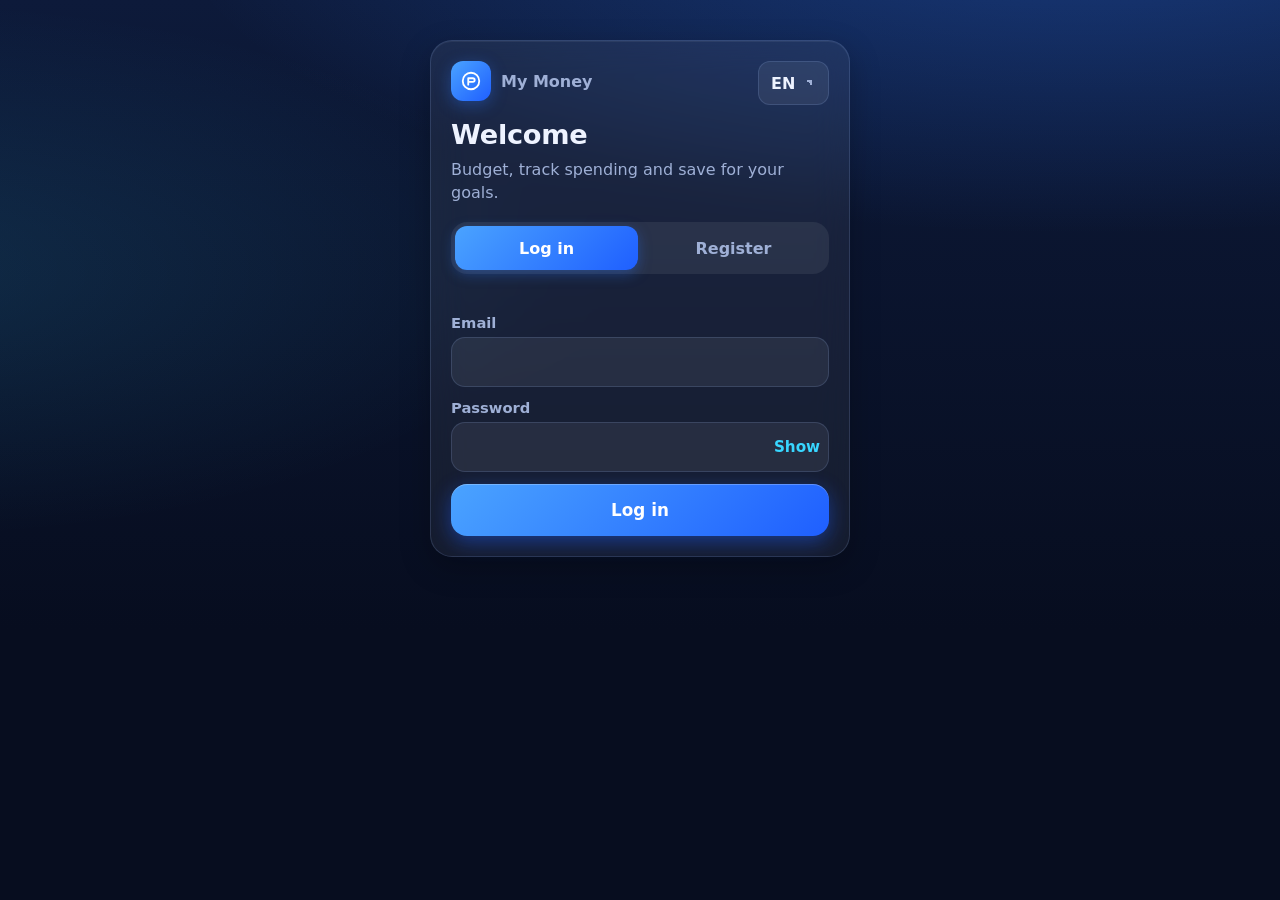
==== commit e6a67096: "Loans tab with AI model, category budgets, EN/FR/Kreol languages, SQLAlchemy database, more tests" ====
--- a/commitlocal/frontend/login.html
+++ b/commitlocal/frontend/login.html
@@ -1,72 +1,87 @@
 <!DOCTYPE html>
-<!-- login.html — the Login / Register page, plus the "enter your code" and "account locked" screens. -->
+<!-- login.html — the Login / Register page, plus the "enter your code" and "account locked" screens.
+     Texts: data-i18n="key" → lang/*.json (i18n.js). The EN / FR / KM picker is next to the app name. -->
 <html lang="en">
 <head>
   <meta charset="UTF-8">
   <meta name="viewport" content="width=device-width, initial-scale=1">
-  <title>Log in</title>
+  <title data-i18n="login.pageTitle">Log in</title>
+  <meta name="theme-color" content="#070d1f">
   <link rel="stylesheet" href="style.css">
 </head>
 <body>
   <main class="card">
-    <h1>Welcome</h1>
+    <!-- Brand header: simple coin icon (inline SVG) + app name -->
+    <div class="brand-row">
+      <div class="brand">
+        <span class="brand-mark" aria-hidden="true">
+          <svg width="22" height="22" viewBox="0 0 24 24" fill="none" stroke="currentColor" stroke-width="2" stroke-linecap="round"><circle cx="12" cy="12" r="9"/><path d="M9 9h5a2 2 0 0 1 0 4H9m0-4v7"/></svg>
+        </span>
+        <span data-i18n="app.name">My Money</span>
+      </div>
+      <!-- Language picker (filled by i18n.js) -->
+      <select class="lang-select" data-lang-switch data-i18n-aria="lang.choose" aria-label="Language"></select>
+    </div>
+    <h1 data-i18n="login.welcome">Welcome</h1>
+    <p class="subtitle" data-i18n="login.subtitle">Budget, track spending and save for your goals.</p>
 
     <div class="tabs" role="tablist">
-      <button id="tab-login" class="tab active" type="button" role="tab" aria-selected="true">Log in</button>
-      <button id="tab-register" class="tab" type="button" role="tab" aria-selected="false">Register</button>
+      <button id="tab-login" class="tab active" type="button" role="tab" aria-selected="true" data-i18n="login.logIn">Log in</button>
+      <button id="tab-register" class="tab" type="button" role="tab" aria-selected="false" data-i18n="login.register">Register</button>
     </div>
 
     <p id="message" class="message" role="status" aria-live="polite"></p>
 
     <!-- LOGIN FORM -->
     <form id="login-form">
-      <label>Email <input id="login-email" type="email" autocomplete="email" required></label>
-      <label>Password <input id="login-password" type="password" autocomplete="current-password" required></label>
-      <button class="btn" type="submit">Log in</button>
+      <label><span data-i18n="login.email">Email</span> <input id="login-email" type="email" autocomplete="email" required></label>
+      <label><span data-i18n="login.password">Password</span> <input id="login-password" type="password" autocomplete="current-password" required></label>
+      <button class="btn" type="submit" data-i18n="login.logIn">Log in</button>
       <!-- Shown after registering (when the Register tab is hidden) -->
-      <button id="show-register-link" class="link-btn" type="button" hidden>Don't have an account? Register</button>
+      <button id="show-register-link" class="link-btn" type="button" hidden data-i18n="login.noAccount">Don't have an account? Register</button>
     </form>
 
     <!-- ACCOUNT LOCKED -->
     <section id="locked-box" hidden>
-      <p>Too many wrong passwords. We can email you a code to log in instead.</p>
-      <button id="send-code-btn" class="btn" type="button">Send me a login code</button>
+      <p data-i18n="login.lockedText">Too many wrong passwords. We can email you a code to log in instead.</p>
+      <button id="send-code-btn" class="btn" type="button" data-i18n="login.sendCode">Send me a login code</button>
     </section>
 
     <!-- REGISTER FORM -->
     <form id="register-form" hidden>
-      <label>Full name <input id="reg-name" type="text" autocomplete="name" maxlength="100" required></label>
-      <label>Email <input id="reg-email" type="email" autocomplete="email" required></label>
-      <label>Password <input id="reg-password" type="password" autocomplete="new-password" required></label>
+      <label><span data-i18n="login.fullName">Full name</span> <input id="reg-name" type="text" autocomplete="name" maxlength="100" required></label>
+      <label><span data-i18n="login.email">Email</span> <input id="reg-email" type="email" autocomplete="email" required></label>
+      <label><span data-i18n="login.password">Password</span> <input id="reg-password" type="password" autocomplete="new-password" required></label>
 
       <div class="meter" aria-hidden="true"><div id="meter-bar"></div></div>
       <p id="meter-label" class="meter-label"></p>
       <ul class="rules">
-        <li id="rule-length">At least 8 characters</li>
-        <li id="rule-upper">A capital letter (A–Z)</li>
-        <li id="rule-lower">A lowercase letter (a–z)</li>
-        <li id="rule-number">A number (0–9)</li>
-        <li id="rule-symbol">A symbol (like ! @ #)</li>
+        <li id="rule-length" data-i18n="login.rule.length">At least 8 characters</li>
+        <li id="rule-upper" data-i18n="login.rule.upper">A capital letter (A–Z)</li>
+        <li id="rule-lower" data-i18n="login.rule.lower">A lowercase letter (a–z)</li>
+        <li id="rule-number" data-i18n="login.rule.number">A number (0–9)</li>
+        <li id="rule-symbol" data-i18n="login.rule.symbol">A symbol (like ! @ #)</li>
       </ul>
 
-      <label>Confirm password <input id="reg-confirm" type="password" autocomplete="new-password" required></label>
-      <button class="btn" type="submit">Create account</button>
+      <label><span data-i18n="login.confirmPassword">Confirm password</span> <input id="reg-confirm" type="password" autocomplete="new-password" required></label>
+      <button class="btn" type="submit" data-i18n="login.createAccount">Create account</button>
     </form>
 
     <!-- ENTER THE EMAILED CODE -->
     <form id="code-form" hidden>
-      <p>Enter the 6-digit code we emailed you.</p>
-      <label>Code
+      <p data-i18n="login.enterCode">Enter the 6-digit code we emailed you.</p>
+      <label><span data-i18n="login.code">Code</span>
         <input id="code-input" class="code-input" inputmode="numeric" autocomplete="one-time-code"
                maxlength="6" pattern="[0-9]{6}" required>
       </label>
       <p id="code-timer" class="code-timer" aria-live="polite"></p>
-      <button id="verify-btn" class="btn" type="submit">Verify</button>
+      <button id="verify-btn" class="btn" type="submit" data-i18n="login.verify">Verify</button>
       <!-- type="button" so it never submits the code form -->
-      <button id="resend-btn" class="btn btn-secondary" type="button">Resend OTP</button>
+      <button id="resend-btn" class="btn btn-secondary" type="button" data-i18n="login.resend">Resend OTP</button>
     </form>
   </main>
 
+  <script src="i18n.js"></script> <!-- languages: must load first -->
   <script src="login.js"></script>
 </body>
 </html>
--- a/commitlocal/frontend/style.css
+++ b/commitlocal/frontend/style.css
@@ -1,167 +1,515 @@
-/* style.css — mobile-first styles: built for 360px phones first, with big buttons that are easy to tap. */
+/* style.css — mobile-first styles (360px phones first) for the login page and the app.
+   Look: dark navy "glass" banking style — navy gradient with a blue glow, frosted see-through cards,
+   glowing blue gradient buttons, cyan progress bars and a floating tab bar.
+   Every colour lives in the variables below; tap targets are at least 44px, inputs 16px+. */
+
+/* ===== COLOURS AND FONTS (change the theme here) ===== */
+:root {
+  --bg: #070d1f;                         /* deep navy page background */
+  --bg-2: #0d1a3a;                       /* lighter navy for the gradient */
+  --glow: rgba(45, 120, 255, 0.35);      /* blue glow behind the page */
+  --glass: rgba(255, 255, 255, 0.06);    /* frosted card fill */
+  --glass-strong: rgba(255, 255, 255, 0.1);
+  --glass-border: rgba(160, 190, 255, 0.16);
+  --field: rgba(255, 255, 255, 0.07);    /* input boxes */
+  --sheet: #0c1530;                      /* pop-up background (solid so text stays readable) */
+  --text: #eef3ff;
+  --muted: #9fb0d6;
+  --line: rgba(160, 190, 255, 0.14);
+  --blue: #3d8bff;                       /* main accent */
+  --blue-2: #1f5fff;                     /* deeper blue for gradients */
+  --cyan: #38d6ff;                       /* progress bars */
+  --blue-soft: rgba(61, 139, 255, 0.16);
+  --btn-gradient: linear-gradient(135deg, #4aa3ff 0%, #1f5fff 100%);
+  --bar-gradient: linear-gradient(90deg, #38d6ff, #3d8bff);
+  --income: #3ddc84;                     /* money in: green, with "+" */
+  --expense: #ff9a4a;                    /* money out: orange, with "−" */
+  --over: #ff6b5a;                       /* over budget */
+  --danger: #ff6b7d;
+  --income-on-dark: #3ddc84;
+  --expense-on-dark: #ff9a4a;
+  --savings-on-dark: #38d6ff;
+  --radius: 22px;
+  --heading-font: "Space Grotesk", system-ui, sans-serif;
+  --text-font: "Inter", system-ui, -apple-system, "Segoe UI", Roboto, sans-serif;
+}
 
 /* ===== BASICS ===== */
 * { box-sizing: border-box; }
 [hidden] { display: none !important; }
+html { background: var(--bg); }
 
 body {
   margin: 0;
   padding: 16px;
-  font-family: system-ui, -apple-system, "Segoe UI", Roboto, sans-serif;
-  background: #f4f6fb;
-  color: #1c1f26;
-}
-
+  min-height: 100dvh;
+  font-family: var(--text-font);
+  color: var(--text);
+  overflow-x: hidden; /* never scroll sideways */
+  /* navy gradient with two soft blue glows */
+  background:
+    radial-gradient(120% 60% at 85% -10%, var(--glow), transparent 60%),
+    radial-gradient(90% 50% at -10% 30%, rgba(56, 214, 255, 0.12), transparent 60%),
+    linear-gradient(180deg, var(--bg-2) 0%, var(--bg) 70%);
+  background-attachment: fixed;
+  -webkit-tap-highlight-color: transparent;
+}
+body.no-scroll { overflow: hidden; }
+
+h1, h2, h3 { font-family: var(--heading-font); letter-spacing: -0.01em; }
+h1 { margin: 0 0 16px; font-size: 1.7rem; }
+h2 { margin: 0; font-size: 1.12rem; }
+p { line-height: 1.45; }
+
+/* Frosted glass card */
 .card {
   max-width: 420px;
   margin: 24px auto;
   padding: 20px;
-  background: #fff;
-  border-radius: 16px;
-  box-shadow: 0 2px 12px rgba(0, 0, 0, 0.08);
-}
-
-h1 { margin: 0 0 16px; font-size: 1.6rem; }
-
-/* ===== TABS ===== */
-.tabs { display: flex; gap: 8px; margin-bottom: 16px; }
+  background: var(--glass);
+  border: 1px solid var(--glass-border);
+  border-radius: var(--radius);
+  box-shadow: 0 10px 30px rgba(0, 0, 0, 0.25), inset 0 1px 0 rgba(255, 255, 255, 0.06);
+  -webkit-backdrop-filter: blur(18px);
+  backdrop-filter: blur(18px);
+}
+
+/* ===== LOGIN PAGE ===== */
+.brand { display: flex; align-items: center; gap: 10px; margin-bottom: 18px; color: var(--muted); font-weight: 600; }
+.brand-mark {
+  width: 40px; height: 40px; border-radius: 12px; display: grid; place-items: center;
+  background: var(--btn-gradient); color: #fff; box-shadow: 0 4px 16px var(--glow);
+}
+.subtitle { margin: -8px 0 18px; color: var(--muted); }
+
+.tabs { display: flex; gap: 4px; margin-bottom: 16px; padding: 4px; background: var(--field); border-radius: 16px; }
 .tab {
-  flex: 1;
-  min-height: 48px;
-  border: 0;
-  border-radius: 10px;
-  background: #e8ebf3;
-  font-size: 1rem;
-  font-weight: 600;
-  cursor: pointer;
-}
-.tab.active { background: #3b5bdb; color: #fff; }
+  flex: 1; min-height: 44px; border: 0; border-radius: 12px;
+  background: none; color: var(--muted); font: 600 1rem var(--text-font); cursor: pointer;
+}
+.tab.active { background: var(--btn-gradient); color: #fff; box-shadow: 0 4px 14px var(--glow); }
 
 /* ===== FORMS ===== */
 form, section { display: flex; flex-direction: column; gap: 12px; }
-label { display: flex; flex-direction: column; gap: 6px; font-weight: 600; }
-input {
-  min-height: 48px;
-  padding: 10px 12px;
-  border: 1px solid #c7ccd8;
-  border-radius: 10px;
-  font-size: 16px; /* 16px or more stops iPhones zooming in on the box */
-}
-/* Password box with a Show/Hide button inside it on the right */
+label { display: flex; flex-direction: column; gap: 6px; font-weight: 600; font-size: 0.92rem; color: var(--muted); }
+input, select {
+  min-height: 50px;
+  padding: 10px 14px;
+  border: 1px solid var(--glass-border);
+  border-radius: 14px;
+  background: var(--field);
+  color: var(--text);
+  font: 16px var(--text-font); /* 16px or more stops iPhones zooming in on the box */
+  width: 100%;
+  min-width: 0;
+}
+input::placeholder { color: #7183ad; }
+input:focus, select:focus { outline: none; border-color: var(--blue); box-shadow: 0 0 0 3px rgba(61, 139, 255, 0.3); }
+select option { background: var(--sheet); color: var(--text); }
+input[type="date"] { color-scheme: dark; } /* dark calendar picker */
+.code-input { font-size: 1.5rem; letter-spacing: 0.4em; text-align: center; }
+fieldset { margin: 0; padding: 0; border: 0; display: flex; flex-direction: column; gap: 8px; min-width: 0; }
+legend { padding: 0; margin-bottom: 8px; font-weight: 600; font-size: 0.92rem; color: var(--muted); }
+
+/* Password box with a Show/Hide button inside it (login page) */
 .password-wrap { position: relative; display: flex; }
 .password-wrap input { flex: 1; padding-right: 72px; }
 .password-toggle {
   position: absolute; right: 2px; top: 50%; transform: translateY(-50%);
-  min-width: 60px; min-height: 44px; /* big enough to tap */
-  border: none; background: none; color: #3b5bdb; font-weight: 600; cursor: pointer;
-}
-input:focus { outline: 3px solid #a5b4fc; border-color: #3b5bdb; }
-.code-input { font-size: 1.5rem; letter-spacing: 0.4em; text-align: center; }
-
+  min-width: 60px; min-height: 44px;
+  border: none; background: none; color: var(--cyan); font: 600 0.95rem var(--text-font); cursor: pointer;
+}
+
+/* ===== BUTTONS (glowing blue gradient) ===== */
 .btn {
   min-height: 52px;
+  padding: 0 18px;
   border: 0;
+  border-radius: 16px;
+  background: var(--btn-gradient);
+  color: #fff;
+  font: 700 1.05rem var(--text-font);
+  cursor: pointer;
+  box-shadow: 0 6px 20px rgba(31, 95, 255, 0.45), inset 0 1px 0 rgba(255, 255, 255, 0.25);
+  transition: transform 0.1s, opacity 0.2s;
+}
+.btn:active { transform: scale(0.98); }
+.btn:disabled { opacity: 0.55; }
+.btn-small { min-height: 44px; padding: 0 14px; font-size: 0.95rem; border-radius: 14px; }
+.btn-light, .btn-secondary {
+  background: var(--glass-strong); color: var(--text);
+  border: 1px solid var(--glass-border); box-shadow: none;
+}
+.btn-danger { background: rgba(255, 107, 125, 0.14); color: var(--danger); border: 1px solid rgba(255, 107, 125, 0.3); box-shadow: none; }
+
+/* A button that looks like a link, but is still 44px tall so it's easy to tap */
+.link-btn {
+  min-height: 44px;
+  min-width: 44px; /* big enough to tap */
+  padding: 0 4px;
+  border: 0;
+  background: none;
+  color: var(--cyan);
+  font: 600 0.95rem var(--text-font);
+  cursor: pointer;
+}
+
+/* ===== MESSAGES ===== */
+.message { margin: 0 0 4px; min-height: 1.2em; color: var(--income); }
+.message.error { color: var(--danger); }
+.muted { color: var(--muted); font-size: 0.9rem; margin: 0; }
+.small { font-size: 0.85rem; margin: 0; }
+.code-timer { margin: 0; text-align: center; color: var(--muted); }
+.code-timer.error { color: var(--danger); font-weight: 700; }
+
+/* ===== PASSWORD STRENGTH METER (login page) ===== */
+.meter { height: 8px; background: var(--field); border-radius: 999px; overflow: hidden; }
+#meter-bar { height: 100%; width: 0; border-radius: 999px; transition: width 0.2s, background 0.2s; }
+.meter-label { margin: 0; font-weight: 700; min-height: 1.2em; }
+.rules { margin: 0; padding-left: 0; list-style: none; font-size: 0.95rem; color: var(--muted); }
+.rules li::before { content: "✗ "; color: var(--danger); }
+.rules li.ok { color: var(--income); }
+.rules li.ok::before { content: "✓ "; color: var(--income); }
+
+
+/* ================================================================
+   THE APP (index.html)
+   ================================================================ */
+body.app { padding: 16px 16px calc(110px + env(safe-area-inset-bottom)); } /* room for the floating tab bar */
+.page { max-width: 460px; margin: 0 auto; display: flex; flex-direction: column; gap: 12px; }
+.stack { display: flex; flex-direction: column; gap: 12px; }
+.app .card { margin: 0; width: 100%; max-width: none; }
+
+.page-head { display: flex; align-items: center; justify-content: space-between; gap: 8px; }
+.page-head h1 { margin: 0; font-size: 1.75rem; }
+
+/* Amounts: green "+" for income, orange "−" for expenses — used everywhere */
+.money-in { color: var(--income); font-weight: 700; }
+.money-out { color: var(--expense); font-weight: 700; }
+
+/* ===== MONTH PICKER ===== */
+.month-picker { display: flex; align-items: center; justify-content: space-between; gap: 8px; }
+.month-picker span { font: 600 1rem var(--heading-font); }
+.round-btn {
+  width: 44px; height: 44px;
+  border: 1px solid var(--glass-border);
+  border-radius: 50%;
+  background: var(--glass);
+  color: var(--text);
+  font-size: 1.3rem;
+  cursor: pointer;
+}
+
+/* ===== HERO SUMMARY CARD (glowing blue glass) ===== */
+.app .card.dark {
+  gap: 14px;
+  background:
+    radial-gradient(120% 90% at 100% 0%, rgba(56, 214, 255, 0.28), transparent 55%),
+    linear-gradient(135deg, rgba(61, 139, 255, 0.35), rgba(13, 26, 58, 0.6));
+  border-color: rgba(120, 170, 255, 0.3);
+  box-shadow: 0 14px 40px rgba(31, 95, 255, 0.3), inset 0 1px 0 rgba(255, 255, 255, 0.12);
+}
+.dark .label { margin: 0; color: #c3d2f5; font-size: 0.9rem; }
+.big-number { margin: 0; font: 700 2.2rem var(--heading-font); overflow-wrap: anywhere; }
+.big-number.negative { color: var(--expense-on-dark); }
+.stats { display: grid; grid-template-columns: repeat(3, 1fr); gap: 8px; }
+.stat { min-width: 0; padding: 8px 10px; border-radius: 14px; background: rgba(7, 13, 31, 0.35); }
+.stat p { margin: 0; }
+.stat .value { font-weight: 700; font-size: 0.98rem; overflow-wrap: anywhere; }
+.dark .in { color: var(--income-on-dark); }
+.dark .out { color: var(--expense-on-dark); }
+.dark .saved { color: var(--savings-on-dark); }
+
+.split-bar { display: flex; height: 12px; border-radius: 6px; overflow: hidden; background: rgba(7, 13, 31, 0.5); }
+.split-bar span { height: 100%; }
+.split-needs { background: var(--blue); }
+.split-wants { background: var(--expense-on-dark); }
+.split-savings { background: var(--income-on-dark); }
+.split-legend { display: flex; flex-wrap: wrap; gap: 4px 14px; margin: 0; font-size: 0.85rem; color: #d6e0f7; }
+.dot { display: inline-block; width: 9px; height: 9px; border-radius: 50%; margin-right: 5px; }
+.aim { color: #a9b8db; }
+
+/* ===== MONEY IN / MONEY OUT SWITCH ===== */
+.switch { display: grid; grid-template-columns: 1fr 1fr; gap: 4px; padding: 4px; background: var(--glass); border: 1px solid var(--glass-border); border-radius: 18px; }
+.switch button {
+  min-height: 44px;
+  border: 0;
+  border-radius: 14px;
+  background: none;
+  color: var(--muted);
+  font: 600 1rem var(--text-font);
+  cursor: pointer;
+}
+.switch button.active { background: var(--btn-gradient); color: #fff; box-shadow: 0 4px 14px var(--glow); }
+
+/* ===== CARD HEADER WITH BUTTONS ===== */
+.card-head { display: flex; align-items: center; justify-content: space-between; gap: 8px; flex-wrap: wrap; }
+.card-head .actions { display: flex; gap: 8px; }
+.mic-btn {
+  width: 44px; height: 44px;
+  border: 1px solid var(--glass-border);
+  border-radius: 50%;
+  background: var(--blue-soft);
+  color: var(--cyan);
+  cursor: pointer;
+}
+.mic-btn svg { width: 22px; height: 22px; }
+
+/* ===== QUICK ADD CHIPS ===== */
+.chips { display: flex; flex-wrap: wrap; gap: 8px; }
+.chip {
+  min-height: 44px;
+  padding: 0 14px;
+  border: 1px solid var(--glass-border);
+  border-radius: 22px;
+  background: var(--glass);
+  color: var(--text);
+  font: 600 0.95rem var(--text-font);
+  cursor: pointer;
+}
+.chip:disabled { opacity: 0.5; }
+.small-title { margin: 0; font-size: 0.8rem; font-weight: 700; letter-spacing: 0.04em; text-transform: uppercase; color: var(--muted); }
+
+/* ===== CATEGORY ROWS + PROGRESS BARS ===== */
+.cat-rows { display: flex; flex-direction: column; gap: 6px; }
+.cat-row { display: flex; flex-direction: column; gap: 4px; padding-bottom: 6px; }
+.cat-top { display: flex; align-items: center; justify-content: space-between; gap: 8px; }
+.cat-name { font-weight: 600; white-space: nowrap; }
+.cat-amount { font-size: 0.92rem; color: var(--muted); text-align: right; white-space: nowrap; }
+.cat-right { display: flex; align-items: center; gap: 6px; flex-wrap: wrap; justify-content: flex-end; }
+.cat-right .link-btn { font-size: 0.88rem; }
+.cat-amount strong { color: var(--text); }
+.bar { height: 8px; background: rgba(255, 255, 255, 0.08); border-radius: 999px; overflow: hidden; }
+.bar span { display: block; height: 100%; background: var(--bar-gradient); border-radius: 999px; box-shadow: 0 0 10px rgba(56, 214, 255, 0.5); }
+.bar.over span { background: var(--over); box-shadow: none; }
+.bar.warn span { background: var(--expense); box-shadow: none; } /* amber: 80–100% of the budget */
+.bar.good span { background: var(--income); box-shadow: none; } /* green: debt-to-income under 30% (Loans) */
+.cat-row.tappable { cursor: pointer; min-height: 44px; border-radius: 12px; }
+.cat-row.tappable:focus-visible { outline: 2px solid var(--blue); outline-offset: 2px; }
+.cat-row.tappable:active { background: var(--glass); }
+.cat-detail { gap: 8px; }
+.cat-detail-amounts { margin: 0; font: 700 1.3rem var(--heading-font); overflow-wrap: anywhere; }
+.cat-detail-left { margin: 0; font-weight: 600; color: var(--muted); }
+.cat-detail-left.over { color: var(--over); }
+.warn { margin: 0; color: var(--over); font-size: 0.9rem; font-weight: 600; }
+.cat-bottom { display: flex; align-items: center; justify-content: space-between; gap: 8px; margin-top: -4px; }
+
+/* ===== TAGS ===== */
+.tags { display: flex; flex-wrap: wrap; gap: 6px; }
+.tag { padding: 4px 10px; border-radius: 10px; background: var(--glass-strong); font-size: 0.85rem; }
+
+/* ===== LISTS OF EXPENSES / INCOME ===== */
+.item-list { margin: 0; padding: 0; list-style: none; display: flex; flex-direction: column; }
+.item-list li + li { border-top: 1px solid var(--line); }
+.item {
+  width: 100%;
+  min-height: 56px;
+  padding: 8px 0;
+  display: flex;
+  align-items: center;
+  justify-content: space-between;
+  gap: 10px;
+  border: 0;
+  background: none;
+  color: var(--text);
+  font: inherit;
+  text-align: left;
+  cursor: pointer;
+}
+.item-name { display: block; font-weight: 600; overflow-wrap: anywhere; }
+.item-sub { display: block; font-size: 0.85rem; color: var(--muted); }
+.item-amount { white-space: nowrap; }
+.empty { margin: 0; color: var(--muted); font-size: 0.95rem; }
+
+/* ===== PLACEHOLDER BOXES (Arcade, still to come) ===== */
+.placeholder { padding: 24px; border: 2px dashed var(--glass-border); border-radius: var(--radius); text-align: center; color: var(--muted); background: var(--glass); }
+
+/* ===== FLOATING BOTTOM TAB BAR (frosted glass) ===== */
+.tabbar {
+  position: fixed;
+  left: 12px;
+  right: 12px;
+  bottom: calc(12px + env(safe-area-inset-bottom));
+  z-index: 10;
+  max-width: 436px;
+  margin: 0 auto;
+  display: grid;
+  grid-template-columns: repeat(4, minmax(0, 1fr)); /* 4 tabs fit at 360px */
+  gap: 4px;
+  padding: 6px;
+  background: rgba(13, 22, 48, 0.75);
+  border: 1px solid var(--glass-border);
+  border-radius: 24px;
+  box-shadow: 0 12px 34px rgba(0, 0, 0, 0.45);
+  -webkit-backdrop-filter: blur(20px);
+  backdrop-filter: blur(20px);
+}
+.tabbar button {
+  min-height: 56px;
+  min-width: 0;
+  display: flex;
+  flex-direction: column;
+  align-items: center;
+  justify-content: center;
+  gap: 2px;
+  border: 0;
+  border-radius: 18px;
+  background: none;
+  color: var(--muted);
+  font: 600 0.78rem var(--text-font);
+  cursor: pointer;
+}
+.tabbar svg { width: 22px; height: 22px; }
+.tabbar button.active { color: #fff; background: var(--blue-soft); box-shadow: inset 0 0 0 1px rgba(61, 139, 255, 0.4); }
+.tabbar button.active svg { color: var(--cyan); filter: drop-shadow(0 0 6px rgba(56, 214, 255, 0.6)); }
+
+/* ===== POP-UP SCREENS ("sheets") ===== */
+.sheet {
+  position: fixed;
+  inset: 0;
+  z-index: 20;
+  display: flex;
+  align-items: flex-end;
+  justify-content: center;
+  background: rgba(2, 6, 18, 0.7);
+}
+.sheet-box {
+  width: 100%;
+  max-width: 480px;
+  max-height: 94dvh;
+  overflow-y: auto; /* if the keyboard shrinks the screen, the box scrolls instead of closing */
+  padding: 8px 16px calc(20px + env(safe-area-inset-bottom));
+  background: linear-gradient(180deg, #11204a 0%, var(--sheet) 40%);
+  border: 1px solid var(--glass-border);
+  border-bottom: 0;
+  border-radius: 26px 26px 0 0;
+  box-shadow: 0 -10px 40px rgba(31, 95, 255, 0.25);
+}
+.sheet-head {
+  position: sticky;
+  top: -8px;
+  z-index: 1;
+  display: grid;
+  grid-template-columns: 1fr auto 1fr;
+  align-items: center;
+  margin: -8px -16px 8px;
+  padding: 8px 12px;
+  background: #11204a;
+}
+.sheet-head h2 { text-align: center; }
+#sheet-expense { z-index: 25; } /* opens on top of the list pop-up */
+.sheet-head .link-btn { justify-self: start; }
+
+/* Big amount field */
+.amount-box { display: flex; align-items: center; gap: 8px; padding: 6px 14px; background: var(--field); border: 1px solid var(--glass-border); border-radius: 18px; }
+.amount-box:focus-within { border-color: var(--blue); box-shadow: 0 0 0 3px rgba(61, 139, 255, 0.3); }
+.amount-box span { font: 700 1.6rem var(--heading-font); color: var(--muted); }
+.amount-box input { flex: 1; min-width: 0; border: 0; padding: 6px 0; background: none; box-shadow: none; font: 700 2rem var(--heading-font); outline: none; }
+/* hide the small up/down arrows inside number boxes */
+.amount-box input::-webkit-outer-spin-button,
+.amount-box input::-webkit-inner-spin-button { -webkit-appearance: none; margin: 0; }
+.amount-box input[type=number] { -moz-appearance: textfield; appearance: textfield; }
+
+/* Category grid: 3 across */
+.category-grid { display: grid; grid-template-columns: repeat(3, minmax(0, 1fr)); gap: 8px; }
+.choice {
+  min-height: 48px;
+  padding: 6px;
+  border: 1px solid var(--glass-border);
+  border-radius: 14px;
+  background: var(--glass);
+  color: var(--text);
+  font: 600 0.88rem var(--text-font);
+  cursor: pointer;
+  overflow-wrap: anywhere;
+}
+.choice.active { border-color: var(--blue); background: var(--blue-soft); color: #fff; box-shadow: 0 0 12px rgba(61, 139, 255, 0.35); }
+
+.toggle { display: grid; grid-template-columns: 1fr 1fr; gap: 8px; }
+.toggle.three { grid-template-columns: repeat(3, 1fr); }
+
+/* Checkbox row */
+.check { flex-direction: row; align-items: center; gap: 12px; min-height: 48px; color: var(--text); }
+.check input { width: 24px; height: 24px; min-height: 0; margin: 0; accent-color: var(--blue); }
+
+/* ===== SMALL POP-UP MESSAGE ("toast") ===== */
+.toast {
+  position: fixed;
+  left: 50%;
+  bottom: calc(96px + env(safe-area-inset-bottom));
+  z-index: 30;
+  transform: translateX(-50%);
+  width: max-content;
+  max-width: calc(100% - 32px);
+  padding: 12px 18px;
+  border-radius: 16px;
+  background: #16295c;
+  border: 1px solid var(--glass-border);
+  color: #fff;
+  font-weight: 600;
+  box-shadow: 0 8px 24px rgba(0, 0, 0, 0.4);
+}
+.toast.error { background: #6b1a2a; }
+
+/* ===== MONEY IN VIEW ===== */
+.auto-tag { margin-left: 6px; padding: 2px 8px; border-radius: 8px; background: rgba(61, 220, 132, 0.15); color: var(--income); font-size: 0.75rem; font-weight: 700; vertical-align: middle; }
+.tip { margin: 0; padding: 14px 16px; border-radius: 18px; background: var(--blue-soft); border: 1px solid rgba(61, 139, 255, 0.3); color: #d6e4ff; font-size: 0.95rem; }
+
+/* ===== TARGETS TAB ===== */
+.link-btn.on-dark { color: #bfe9ff; }
+.mid-number { margin: 0; font: 700 1.6rem var(--heading-font); }
+.goals-head { margin-top: 8px; }
+.warning-box { margin: 0; padding: 14px 16px; border-radius: 18px; background: rgba(255, 154, 74, 0.14); border: 1px solid rgba(255, 154, 74, 0.35); color: #ffc999; font-weight: 600; }
+.goal-card .goal-top { display: flex; align-items: flex-start; justify-content: space-between; gap: 8px; }
+.goal-card h3 { margin: 0; font-size: 1.1rem; overflow-wrap: anywhere; }
+.goal-meta { display: flex; flex-wrap: wrap; align-items: center; gap: 6px; }
+.status { padding: 4px 10px; border-radius: 10px; font-size: 0.8rem; font-weight: 700; white-space: nowrap; }
+.status.on-track { background: rgba(61, 220, 132, 0.15); color: var(--income); }
+.status.needs-more { background: rgba(255, 154, 74, 0.15); color: var(--expense); }
+.status.done { background: var(--blue-soft); color: var(--cyan); }
+.goal-numbers { display: flex; justify-content: space-between; gap: 8px; flex-wrap: wrap; font-size: 0.92rem; }
+.goal-actions { display: flex; justify-content: space-between; align-items: center; gap: 8px; }
+
+/* ===== LOANS TAB ===== */
+.loan-form { display: flex; flex-direction: column; gap: 12px; }
+.warning { margin: 10px 0 0; color: #ffb3bd; font-weight: 700; }
+.result-list { margin: 16px 0 0; display: grid; grid-template-columns: 1fr 1fr; gap: 10px; }
+.result-list div { padding: 12px; border-radius: 16px; background: var(--field); border: 1px solid var(--glass-border); min-width: 0; }
+.result-list dt { color: var(--muted); font-size: 0.8rem; }
+.result-list dd { margin: 4px 0 0; font-weight: 700; font-size: 1.05rem; overflow-wrap: anywhere; }
+.extra-note { margin: 12px 0 0; padding: 12px; border-radius: 16px; background: var(--blue-soft); color: var(--text); }
+.chart-box { position: relative; height: 220px; margin-top: 16px; } /* Chart.js fills this box */
+.chart-box.chart-small { height: 170px; }
+.disclaimer { text-align: center; margin: 4px 0 14px; }
+
+/* ===== ARCADE TAB ===== */
+.arcade-title { font-size: 1.4rem; }
+.arcade-text { margin: 0; color: #d6e0f7; }
+.game-grid { display: grid; grid-template-columns: 1fr 1fr; gap: 12px; }
+.game-box { display: flex; align-items: center; justify-content: center; min-height: 120px; padding: 12px; font-weight: 600; }
+
+/* ===== LOANS: AI ESTIMATE ===== */
+.afford-ai { margin: 16px 0 10px; font-family: var(--heading-font); font-size: 1.25rem; font-weight: 700; color: var(--text); }
+.afford-verdict { margin: 10px 0 4px; font-weight: 700; }
+.afford-verdict.good { color: var(--income); }
+.afford-verdict.warn { color: var(--expense); }
+.afford-verdict.over { color: var(--over); }
+
+/* ===== LANGUAGE PICKER (EN / FR / KM, filled by i18n.js) ===== */
+.i18n-loading body { visibility: hidden; } /* hide the page for a moment until the texts are loaded */
+.head-actions { display: flex; align-items: center; gap: 8px; flex-shrink: 0; }
+.brand-row { display: flex; align-items: flex-start; justify-content: space-between; gap: 8px; }
+.lang-select {
+  width: auto;
+  min-width: 64px;
+  min-height: 44px;
+  padding: 0 28px 0 12px;
   border-radius: 12px;
-  background: #3b5bdb;
-  color: #fff;
-  font-size: 1.05rem;
-  font-weight: 700;
-  cursor: pointer;
-}
-.btn:disabled { opacity: 0.6; }
-
-/* ===== MESSAGES ===== */
-.message { margin: 0 0 12px; min-height: 1.2em; color: #2e7d32; }
-.message.error { color: #c62828; }
-
-/* ===== PASSWORD STRENGTH METER ===== */
-.meter { height: 8px; background: #e8ebf3; border-radius: 4px; overflow: hidden; }
-#meter-bar { height: 100%; width: 0; transition: width 0.2s, background 0.2s; }
-.meter-label { margin: 0; font-weight: 700; min-height: 1.2em; }
-
-.rules { margin: 0; padding-left: 0; list-style: none; font-size: 0.95rem; color: #6b7280; }
-.rules li::before { content: "✗ "; color: #c62828; }
-.rules li.ok { color: #2e7d32; }
-.rules li.ok::before { content: "✓ "; color: #2e7d32; }
-
-/* ===== LOGIN EXTRAS: code countdown, resend, register link ===== */
-.code-timer { margin: 0; text-align: center; color: #6b7280; }
-.code-timer.error { color: #c62828; font-weight: 700; }
-.btn-secondary { background: #e8ebf3; color: #1c1f26; }
-.link-btn {
-  min-height: 44px; border: 0; background: none; color: #3b5bdb;
-  font-size: 1rem; text-decoration: underline; cursor: pointer;
-}
-
-/* ===== APP PAGES + BOTTOM TAB BAR ===== */
-body.app { padding: 16px 16px 88px; } /* room for the tab bar */
-body.no-scroll { overflow: hidden; }   /* page behind an open pop-up doesn't scroll */
-.page { max-width: 420px; margin: 0 auto; }
-.page .card { margin: 0 0 16px; }
-.page-head { display: flex; justify-content: space-between; align-items: center; }
-.page-head h1 { margin: 0; }
-.logout-btn {
-  min-height: 44px; min-width: 44px; padding: 0 12px; border: 1px solid #c7ccd8;
-  border-radius: 10px; background: #fff; font-size: 0.95rem; cursor: pointer;
-}
-.muted { color: #6b7280; }
-h2 { margin: 0 0 8px; font-size: 1.2rem; }
-
-.tab-bar {
-  position: fixed; left: 0; right: 0; bottom: 0; display: flex;
-  background: #fff; box-shadow: 0 -2px 10px rgba(0, 0, 0, 0.08);
-  padding-bottom: env(safe-area-inset-bottom); /* iPhone home bar */
-}
-.tab-bar-btn {
-  flex: 1; min-height: 56px; border: 0; background: none;
-  font-size: 0.95rem; font-weight: 600; color: #6b7280; cursor: pointer;
-}
-.tab-bar-btn.active { color: #2F4BC0; }
-
-/* ===== MONEY TAB ===== */
-.budget-text { margin: 0 0 10px; font-weight: 700; font-size: 1.1rem; }
-.progress { height: 12px; background: #e8ebf3; border-radius: 6px; overflow: hidden; }
-.progress-bar { height: 100%; width: 0; transition: width 0.3s; }
-.bar-green { background: #237032; }
-.bar-orange { background: #f08c00; }
-.bar-red { background: #c62828; }
-.warning { margin: 10px 0 0; color: #c62828; font-weight: 700; }
-
-.tap-card {
-  display: flex; flex-direction: column; gap: 4px; width: 100%;
-  border: 0; text-align: left; font: inherit; color: inherit; cursor: pointer;
-}
-.tap-card-title { font-weight: 700; font-size: 1.1rem; }
-.tap-card-amount { font-size: 1.5rem; font-weight: 700; color: #A34A00; }
-
-.expense-list { list-style: none; margin: 0; padding: 0; }
-.expense-list li {
-  display: flex; justify-content: space-between; gap: 12px;
-  padding: 10px 0; border-bottom: 1px solid #eef0f4;
-}
-.expense-list li span:first-child { overflow-wrap: anywhere; } /* long notes wrap, no sideways scroll */
-.amount-out { color: #A34A00; font-weight: 700; white-space: nowrap; }
-
-/* ===== POP-UP (MODAL) ===== */
-.overlay {
-  position: fixed; inset: 0; z-index: 10; background: rgba(0, 0, 0, 0.5);
-  display: flex; align-items: flex-end; justify-content: center;
-}
-.modal-box {
-  width: 100%; max-width: 430px;
-  max-height: 90dvh; overflow-y: auto; /* if the keyboard shrinks the screen, the box scrolls instead of closing */
-  padding: 16px 20px 24px; background: #fff; border-radius: 20px 20px 0 0;
-}
-.modal-head { display: flex; justify-content: space-between; align-items: center; }
-.modal-head h2 { margin: 0; }
-.close-btn {
-  min-width: 44px; min-height: 44px; border: 0; background: none;
-  font-size: 1.8rem; line-height: 1; cursor: pointer;
-}
-.modal-choice { display: flex; flex-direction: column; gap: 12px; margin-top: 12px; }
-.modal-box form { margin-top: 12px; }
-select {
-  min-height: 48px; padding: 10px 12px; border: 1px solid #c7ccd8;
-  border-radius: 10px; font-size: 16px; background: #fff;
-}
-input[type="date"] { width: 100%; }
+  font-weight: 600;
+  font-size: 16px; /* 16px stops iPhones zooming in */
+  appearance: none;
+  /* small arrow drawn with two gradients, so no image file is needed */
+  background: var(--field) linear-gradient(45deg, transparent 50%, var(--muted) 50%) no-repeat right 16px center / 6px 6px;
+  cursor: pointer;
+}
+.page-head h1 { min-width: 0; overflow-wrap: anywhere; } /* long French / Kreol titles wrap instead of scrolling sideways */
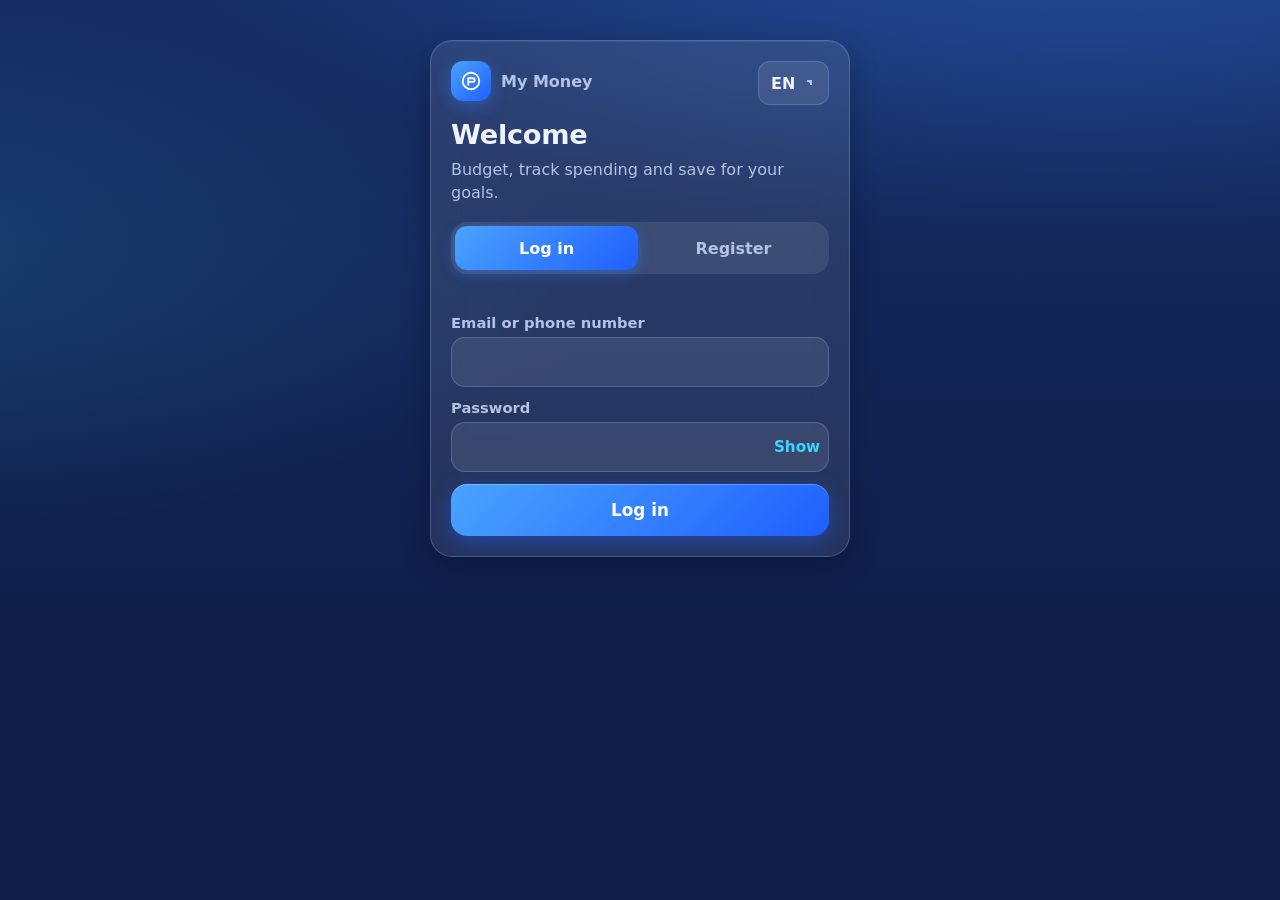
==== commit 6c964a8f: "New tabs, Profile page, savings jars, brighter theme, WhatsApp login codes - Tabs: Money, Dashboard," ====
--- a/commitlocal/frontend/login.html
+++ b/commitlocal/frontend/login.html
@@ -6,7 +6,8 @@
   <meta charset="UTF-8">
   <meta name="viewport" content="width=device-width, initial-scale=1">
   <title data-i18n="login.pageTitle">Log in</title>
-  <meta name="theme-color" content="#070d1f">
+  <meta name="theme-color" content="#101e49">
+  <script src="theme.js"></script> <!-- Brighter / Darker theme: set before the page is drawn -->
   <link rel="stylesheet" href="style.css">
 </head>
 <body>
@@ -34,7 +35,7 @@
 
     <!-- LOGIN FORM -->
     <form id="login-form">
-      <label><span data-i18n="login.email">Email</span> <input id="login-email" type="email" autocomplete="email" required></label>
+      <label><span data-i18n="login.emailOrPhone">Email or phone number</span> <input id="login-email" type="text" autocomplete="username" autocapitalize="none" spellcheck="false" required></label>
       <label><span data-i18n="login.password">Password</span> <input id="login-password" type="password" autocomplete="current-password" required></label>
       <button class="btn" type="submit" data-i18n="login.logIn">Log in</button>
       <!-- Shown after registering (when the Register tab is hidden) -->
@@ -50,7 +51,11 @@
     <!-- REGISTER FORM -->
     <form id="register-form" hidden>
       <label><span data-i18n="login.fullName">Full name</span> <input id="reg-name" type="text" autocomplete="name" maxlength="100" required></label>
-      <label><span data-i18n="login.email">Email</span> <input id="reg-email" type="email" autocomplete="email" required></label>
+      <label><span data-i18n="login.username">Username</span> <input id="reg-username" type="text" autocomplete="username" autocapitalize="none" spellcheck="false" maxlength="30" required aria-describedby="reg-username-hint"></label>
+      <p id="reg-username-hint" class="muted small" data-i18n="login.usernameHint">3–30 letters, numbers, dots, underscores or hyphens.</p>
+      <label><span data-i18n="login.emailOptional">Email</span> <input id="reg-email" type="email" autocomplete="email" autocapitalize="none" spellcheck="false"></label>
+      <label><span data-i18n="login.phoneOptional">Phone number</span> <input id="reg-phone" type="tel" inputmode="tel" autocomplete="tel" maxlength="20" placeholder="+230 5123 4567" aria-describedby="reg-contact-hint"></label>
+      <p id="reg-contact-hint" class="muted small" data-i18n="login.contactHint">Give an email, a phone number, or both. Login codes are sent by email (codes by phone are coming later).</p>
       <label><span data-i18n="login.password">Password</span> <input id="reg-password" type="password" autocomplete="new-password" required></label>
 
       <div class="meter" aria-hidden="true"><div id="meter-bar"></div></div>
@@ -69,7 +74,7 @@
 
     <!-- ENTER THE EMAILED CODE -->
     <form id="code-form" hidden>
-      <p data-i18n="login.enterCode">Enter the 6-digit code we emailed you.</p>
+      <p data-i18n="login.enterCode">Enter the 6-digit code we sent you (by email or WhatsApp).</p>
       <label><span data-i18n="login.code">Code</span>
         <input id="code-input" class="code-input" inputmode="numeric" autocomplete="one-time-code"
                maxlength="6" pattern="[0-9]{6}" required>
--- a/commitlocal/frontend/style.css
+++ b/commitlocal/frontend/style.css
@@ -3,35 +3,84 @@
    glowing blue gradient buttons, cyan progress bars and a floating tab bar.
    Every colour lives in the variables below; tap targets are at least 44px, inputs 16px+. */
 
-/* ===== COLOURS AND FONTS (change the theme here) ===== */
+/* ===== COLOURS AND FONTS (change the theme here — every colour is a variable in this one place) =====
+   :root = "Brighter" (the default): the navy family lifted ~10% lighter, lighter glass cards with soft shadows.
+   [data-theme="darker"] = the earlier, darker values (Profile → Settings → Theme, theme.js).
+   Contrast (WCAG): --text on a card ≥ 9.1 : 1, --muted on a card ≥ 5.6 : 1 (both themes ≥ 4.5 : 1). */
 :root {
-  --bg: #070d1f;                         /* deep navy page background */
-  --bg-2: #0d1a3a;                       /* lighter navy for the gradient */
-  --glow: rgba(45, 120, 255, 0.35);      /* blue glow behind the page */
-  --glass: rgba(255, 255, 255, 0.06);    /* frosted card fill */
-  --glass-strong: rgba(255, 255, 255, 0.1);
-  --glass-border: rgba(160, 190, 255, 0.16);
-  --field: rgba(255, 255, 255, 0.07);    /* input boxes */
-  --sheet: #0c1530;                      /* pop-up background (solid so text stays readable) */
+  --bg: #101e49;                         /* navy page background */
+  --bg-2: #162d64;                       /* lighter navy for the gradient */
+  --glow: rgba(60, 135, 255, 0.38);      /* blue glow behind the page */
+  --glow-2: rgba(56, 214, 255, 0.14);    /* cyan glow, left */
+  --glass: rgba(255, 255, 255, 0.09);    /* frosted card fill */
+  --glass-strong: rgba(255, 255, 255, 0.14);
+  --glass-border: rgba(170, 200, 255, 0.24);
+  --field: rgba(255, 255, 255, 0.09);    /* input boxes */
+  --inset: rgba(10, 20, 52, 0.32);       /* small boxes inside a dark card (In / Out / Saved, recap) */
+  --sheet: #152555;                      /* pop-up background (solid so text stays readable) */
+  --sheet-top: #1a306f;                  /* top of a pop-up + its sticky header */
+  --overlay: rgba(4, 10, 30, 0.62);      /* dark area behind a pop-up */
+  --tabbar-bg: rgba(24, 40, 88, 0.82);
+  --toast-bg: #1e387d;
+  --toast-error: #7a2234;
+  --card-shadow: 0 10px 28px rgba(3, 8, 25, 0.28), inset 0 1px 0 rgba(255, 255, 255, 0.08);
+  --dark-card-end: rgba(22, 45, 100, 0.55);
   --text: #eef3ff;
-  --muted: #9fb0d6;
-  --line: rgba(160, 190, 255, 0.14);
+  --text-soft: #d6e0f7;                  /* legends and tips on dark cards */
+  --label-on-dark: #d0dcf7;
+  --muted: #b4c2e3;
+  --placeholder: #8f9fc4;
+  --track: rgba(255, 255, 255, 0.1);      /* empty part of progress bars */
+  --split-track: rgba(10, 20, 52, 0.45);
+  --link-on-dark: #bfe9ff;
+  --warning-strong: #ffb3bd;
+  --line: rgba(170, 200, 255, 0.18);
   --blue: #3d8bff;                       /* main accent */
   --blue-2: #1f5fff;                     /* deeper blue for gradients */
   --cyan: #38d6ff;                       /* progress bars */
-  --blue-soft: rgba(61, 139, 255, 0.16);
+  --blue-soft: rgba(61, 139, 255, 0.18);
   --btn-gradient: linear-gradient(135deg, #4aa3ff 0%, #1f5fff 100%);
   --bar-gradient: linear-gradient(90deg, #38d6ff, #3d8bff);
   --income: #3ddc84;                     /* money in: green, with "+" */
   --expense: #ff9a4a;                    /* money out: orange, with "−" */
   --over: #ff6b5a;                       /* over budget */
-  --danger: #ff6b7d;
+  --danger: #ff7d8c;
+  --warn-text: #ffc999;
   --income-on-dark: #3ddc84;
   --expense-on-dark: #ff9a4a;
   --savings-on-dark: #38d6ff;
   --radius: 22px;
   --heading-font: "Space Grotesk", system-ui, sans-serif;
   --text-font: "Inter", system-ui, -apple-system, "Segoe UI", Roboto, sans-serif;
+}
+
+/* "Darker" theme = the values the app used before the brighter look */
+:root[data-theme="darker"] {
+  --bg: #070d1f;
+  --bg-2: #0d1a3a;
+  --glow: rgba(45, 120, 255, 0.35);
+  --glow-2: rgba(56, 214, 255, 0.12);
+  --glass: rgba(255, 255, 255, 0.06);
+  --glass-strong: rgba(255, 255, 255, 0.1);
+  --glass-border: rgba(160, 190, 255, 0.16);
+  --field: rgba(255, 255, 255, 0.07);
+  --inset: rgba(7, 13, 31, 0.35);
+  --sheet: #0c1530;
+  --sheet-top: #11204a;
+  --overlay: rgba(2, 6, 18, 0.7);
+  --tabbar-bg: rgba(13, 22, 48, 0.75);
+  --toast-bg: #16295c;
+  --toast-error: #6b1a2a;
+  --card-shadow: 0 10px 30px rgba(0, 0, 0, 0.25), inset 0 1px 0 rgba(255, 255, 255, 0.06);
+  --dark-card-end: rgba(13, 26, 58, 0.6);
+  --label-on-dark: #c3d2f5;
+  --muted: #9fb0d6;
+  --placeholder: #7183ad;
+  --track: rgba(255, 255, 255, 0.08);
+  --split-track: rgba(7, 13, 31, 0.5);
+  --line: rgba(160, 190, 255, 0.14);
+  --blue-soft: rgba(61, 139, 255, 0.16);
+  --danger: #ff6b7d;
 }
 
 /* ===== BASICS ===== */
@@ -49,7 +98,7 @@
   /* navy gradient with two soft blue glows */
   background:
     radial-gradient(120% 60% at 85% -10%, var(--glow), transparent 60%),
-    radial-gradient(90% 50% at -10% 30%, rgba(56, 214, 255, 0.12), transparent 60%),
+    radial-gradient(90% 50% at -10% 30%, var(--glow-2), transparent 60%),
     linear-gradient(180deg, var(--bg-2) 0%, var(--bg) 70%);
   background-attachment: fixed;
   -webkit-tap-highlight-color: transparent;
@@ -69,7 +118,7 @@
   background: var(--glass);
   border: 1px solid var(--glass-border);
   border-radius: var(--radius);
-  box-shadow: 0 10px 30px rgba(0, 0, 0, 0.25), inset 0 1px 0 rgba(255, 255, 255, 0.06);
+  box-shadow: var(--card-shadow);
   -webkit-backdrop-filter: blur(18px);
   backdrop-filter: blur(18px);
 }
@@ -103,7 +152,7 @@
   width: 100%;
   min-width: 0;
 }
-input::placeholder { color: #7183ad; }
+input::placeholder { color: var(--placeholder); }
 input:focus, select:focus { outline: none; border-color: var(--blue); box-shadow: 0 0 0 3px rgba(61, 139, 255, 0.3); }
 select option { background: var(--sheet); color: var(--text); }
 input[type="date"] { color-scheme: dark; } /* dark calendar picker */
@@ -205,29 +254,29 @@
   gap: 14px;
   background:
     radial-gradient(120% 90% at 100% 0%, rgba(56, 214, 255, 0.28), transparent 55%),
-    linear-gradient(135deg, rgba(61, 139, 255, 0.35), rgba(13, 26, 58, 0.6));
+    linear-gradient(135deg, rgba(61, 139, 255, 0.35), var(--dark-card-end));
   border-color: rgba(120, 170, 255, 0.3);
   box-shadow: 0 14px 40px rgba(31, 95, 255, 0.3), inset 0 1px 0 rgba(255, 255, 255, 0.12);
 }
-.dark .label { margin: 0; color: #c3d2f5; font-size: 0.9rem; }
+.dark .label { margin: 0; color: var(--label-on-dark); font-size: 0.9rem; }
 .big-number { margin: 0; font: 700 2.2rem var(--heading-font); overflow-wrap: anywhere; }
 .big-number.negative { color: var(--expense-on-dark); }
 .stats { display: grid; grid-template-columns: repeat(3, 1fr); gap: 8px; }
-.stat { min-width: 0; padding: 8px 10px; border-radius: 14px; background: rgba(7, 13, 31, 0.35); }
+.stat { min-width: 0; padding: 8px 10px; border-radius: 14px; background: var(--inset); }
 .stat p { margin: 0; }
 .stat .value { font-weight: 700; font-size: 0.98rem; overflow-wrap: anywhere; }
 .dark .in { color: var(--income-on-dark); }
 .dark .out { color: var(--expense-on-dark); }
 .dark .saved { color: var(--savings-on-dark); }
 
-.split-bar { display: flex; height: 12px; border-radius: 6px; overflow: hidden; background: rgba(7, 13, 31, 0.5); }
+.split-bar { display: flex; height: 12px; border-radius: 6px; overflow: hidden; background: var(--split-track); }
 .split-bar span { height: 100%; }
 .split-needs { background: var(--blue); }
 .split-wants { background: var(--expense-on-dark); }
 .split-savings { background: var(--income-on-dark); }
-.split-legend { display: flex; flex-wrap: wrap; gap: 4px 14px; margin: 0; font-size: 0.85rem; color: #d6e0f7; }
+.split-legend { display: flex; flex-wrap: wrap; gap: 4px 14px; margin: 0; font-size: 0.85rem; color: var(--text-soft); }
 .dot { display: inline-block; width: 9px; height: 9px; border-radius: 50%; margin-right: 5px; }
-.aim { color: #a9b8db; }
+.aim { color: var(--muted); }
 
 /* ===== MONEY IN / MONEY OUT SWITCH ===== */
 .switch { display: grid; grid-template-columns: 1fr 1fr; gap: 4px; padding: 4px; background: var(--glass); border: 1px solid var(--glass-border); border-radius: 18px; }
@@ -279,7 +328,7 @@
 .cat-right { display: flex; align-items: center; gap: 6px; flex-wrap: wrap; justify-content: flex-end; }
 .cat-right .link-btn { font-size: 0.88rem; }
 .cat-amount strong { color: var(--text); }
-.bar { height: 8px; background: rgba(255, 255, 255, 0.08); border-radius: 999px; overflow: hidden; }
+.bar { height: 8px; background: var(--track); border-radius: 999px; overflow: hidden; }
 .bar span { display: block; height: 100%; background: var(--bar-gradient); border-radius: 999px; box-shadow: 0 0 10px rgba(56, 214, 255, 0.5); }
 .bar.over span { background: var(--over); box-shadow: none; }
 .bar.warn span { background: var(--expense); box-shadow: none; } /* amber: 80–100% of the budget */
@@ -334,10 +383,10 @@
   max-width: 436px;
   margin: 0 auto;
   display: grid;
-  grid-template-columns: repeat(4, minmax(0, 1fr)); /* 4 tabs fit at 360px */
+  grid-template-columns: repeat(4, minmax(0, 1fr)); /* 4 tabs: Money, Dashboard, Loans, Profile */
   gap: 4px;
   padding: 6px;
-  background: rgba(13, 22, 48, 0.75);
+  background: var(--tabbar-bg);
   border: 1px solid var(--glass-border);
   border-radius: 24px;
   box-shadow: 0 12px 34px rgba(0, 0, 0, 0.45);
@@ -356,9 +405,11 @@
   border-radius: 18px;
   background: none;
   color: var(--muted);
-  font: 600 0.78rem var(--text-font);
-  cursor: pointer;
-}
+  font: 600 0.72rem var(--text-font); /* "Dashboard" fits at 360px */
+  letter-spacing: -0.01em;
+  cursor: pointer;
+}
+.tabbar button span { max-width: 100%; overflow: hidden; text-overflow: ellipsis; white-space: nowrap; }
 .tabbar svg { width: 22px; height: 22px; }
 .tabbar button.active { color: #fff; background: var(--blue-soft); box-shadow: inset 0 0 0 1px rgba(61, 139, 255, 0.4); }
 .tabbar button.active svg { color: var(--cyan); filter: drop-shadow(0 0 6px rgba(56, 214, 255, 0.6)); }
@@ -371,7 +422,7 @@
   display: flex;
   align-items: flex-end;
   justify-content: center;
-  background: rgba(2, 6, 18, 0.7);
+  background: var(--overlay);
 }
 .sheet-box {
   width: 100%;
@@ -379,7 +430,7 @@
   max-height: 94dvh;
   overflow-y: auto; /* if the keyboard shrinks the screen, the box scrolls instead of closing */
   padding: 8px 16px calc(20px + env(safe-area-inset-bottom));
-  background: linear-gradient(180deg, #11204a 0%, var(--sheet) 40%);
+  background: linear-gradient(180deg, var(--sheet-top) 0%, var(--sheet) 40%);
   border: 1px solid var(--glass-border);
   border-bottom: 0;
   border-radius: 26px 26px 0 0;
@@ -394,7 +445,7 @@
   align-items: center;
   margin: -8px -16px 8px;
   padding: 8px 12px;
-  background: #11204a;
+  background: var(--sheet-top);
 }
 .sheet-head h2 { text-align: center; }
 #sheet-expense { z-index: 25; } /* opens on top of the list pop-up */
@@ -443,23 +494,23 @@
   max-width: calc(100% - 32px);
   padding: 12px 18px;
   border-radius: 16px;
-  background: #16295c;
+  background: var(--toast-bg);
   border: 1px solid var(--glass-border);
   color: #fff;
   font-weight: 600;
   box-shadow: 0 8px 24px rgba(0, 0, 0, 0.4);
 }
-.toast.error { background: #6b1a2a; }
+.toast.error { background: var(--toast-error); }
 
 /* ===== MONEY IN VIEW ===== */
 .auto-tag { margin-left: 6px; padding: 2px 8px; border-radius: 8px; background: rgba(61, 220, 132, 0.15); color: var(--income); font-size: 0.75rem; font-weight: 700; vertical-align: middle; }
-.tip { margin: 0; padding: 14px 16px; border-radius: 18px; background: var(--blue-soft); border: 1px solid rgba(61, 139, 255, 0.3); color: #d6e4ff; font-size: 0.95rem; }
+.tip { margin: 0; padding: 14px 16px; border-radius: 18px; background: var(--blue-soft); border: 1px solid rgba(61, 139, 255, 0.3); color: var(--text-soft); font-size: 0.95rem; }
 
 /* ===== TARGETS TAB ===== */
-.link-btn.on-dark { color: #bfe9ff; }
+.link-btn.on-dark { color: var(--link-on-dark); }
 .mid-number { margin: 0; font: 700 1.6rem var(--heading-font); }
 .goals-head { margin-top: 8px; }
-.warning-box { margin: 0; padding: 14px 16px; border-radius: 18px; background: rgba(255, 154, 74, 0.14); border: 1px solid rgba(255, 154, 74, 0.35); color: #ffc999; font-weight: 600; }
+.warning-box { margin: 0; padding: 14px 16px; border-radius: 18px; background: rgba(255, 154, 74, 0.14); border: 1px solid rgba(255, 154, 74, 0.35); color: var(--warn-text); font-weight: 600; }
 .goal-card .goal-top { display: flex; align-items: flex-start; justify-content: space-between; gap: 8px; }
 .goal-card h3 { margin: 0; font-size: 1.1rem; overflow-wrap: anywhere; }
 .goal-meta { display: flex; flex-wrap: wrap; align-items: center; gap: 6px; }
@@ -469,10 +520,15 @@
 .status.done { background: var(--blue-soft); color: var(--cyan); }
 .goal-numbers { display: flex; justify-content: space-between; gap: 8px; flex-wrap: wrap; font-size: 0.92rem; }
 .goal-actions { display: flex; justify-content: space-between; align-items: center; gap: 8px; }
+/* Inflation estimate (Statistics Mauritius CPI) on goal cards and in the goal form */
+.inflation-box { padding: 10px 12px; border-radius: 14px; background: var(--blue-soft); border: 1px solid var(--line); font-size: 0.88rem; overflow-wrap: anywhere; }
+.inflation-box p { margin: 0 0 4px; }
+.inflation-box .inflation-warn { color: var(--warn-text); }
+.inflation-box .fine-print { margin: 6px 0 0; color: var(--muted); font-size: 0.75rem; }
 
 /* ===== LOANS TAB ===== */
 .loan-form { display: flex; flex-direction: column; gap: 12px; }
-.warning { margin: 10px 0 0; color: #ffb3bd; font-weight: 700; }
+.warning { margin: 10px 0 0; color: var(--warning-strong); font-weight: 700; }
 .result-list { margin: 16px 0 0; display: grid; grid-template-columns: 1fr 1fr; gap: 10px; }
 .result-list div { padding: 12px; border-radius: 16px; background: var(--field); border: 1px solid var(--glass-border); min-width: 0; }
 .result-list dt { color: var(--muted); font-size: 0.8rem; }
@@ -484,13 +540,49 @@
 
 /* ===== ARCADE TAB ===== */
 .arcade-title { font-size: 1.4rem; }
-.arcade-text { margin: 0; color: #d6e0f7; }
+.arcade-text { margin: 0; color: var(--text-soft); }
 .game-grid { display: grid; grid-template-columns: 1fr 1fr; gap: 12px; }
 .game-box { display: flex; align-items: center; justify-content: center; min-height: 120px; padding: 12px; font-weight: 600; }
+
+/* Budget Challenge game (arcade-tab.js) — reuses .split-bar colours from the Money tab */
+.game-xp { margin: 0; font-weight: 700; color: var(--cyan); }
+.game-levels { display: flex; flex-direction: column; gap: 8px; }
+.game-level-btn { display: flex; flex-direction: column; align-items: flex-start; justify-content: center; gap: 2px;
+  min-height: 60px; padding: 8px 14px; text-align: left; width: 100%; }
+.game-level-name { font-size: 1rem; overflow-wrap: anywhere; }
+.game-level-sub { font: 500 0.85rem var(--text-font); color: var(--muted); }
+.game-income { margin: 0; font: 700 1.15rem var(--heading-font); }
+.game-field { gap: 4px; }
+.game-field-top { display: flex; align-items: center; justify-content: space-between; gap: 8px; color: var(--text); }
+.game-field input:disabled { opacity: 0.7; }
+.game-kind-need { color: var(--blue); }
+.game-kind-want { color: var(--expense-on-dark); }
+.game-kind-savings { color: var(--income-on-dark); }
+.game-allocated { margin: 0; font-weight: 600; }
+.game-left { margin: 0; font-weight: 700; color: var(--income); }
+.game-summary { margin: 0; padding: 0; list-style: none; display: flex; flex-direction: column; gap: 4px; font-weight: 600; }
+.game-summary .over, .game-left.over { color: var(--over); }
+.game-event { padding: 14px; border-radius: 16px; background: rgba(255, 154, 74, 0.14); border: 1px solid rgba(255, 154, 74, 0.4);
+  animation: game-pop 0.35s ease-out; }
+.game-event p { margin: 0 0 6px; }
+.game-event-title { font-weight: 700; color: var(--expense-on-dark); }
+.game-xp-won { margin: 0; font-weight: 700; color: var(--cyan); }
+.game-breakdown, .game-tips { margin: 0; padding: 0; list-style: none; display: flex; flex-direction: column; gap: 8px; }
+.game-tips { padding-left: 18px; list-style: disc; color: var(--text-soft); }
+.game-part-fill { width: 0; transition: width 0.6s ease-out; }
+#game-result:not([hidden]) { animation: game-pop 0.35s ease-out; }
+@keyframes game-pop { from { opacity: 0; transform: translateY(8px); } to { opacity: 1; transform: none; } }
+@media (prefers-reduced-motion: reduce) {
+  .game-event, #game-result:not([hidden]) { animation: none; }
+  .game-part-fill { transition: none; }
+}
 
 /* ===== LOANS: AI ESTIMATE ===== */
 .afford-ai { margin: 16px 0 10px; font-family: var(--heading-font); font-size: 1.25rem; font-weight: 700; color: var(--text); }
 .afford-verdict { margin: 10px 0 4px; font-weight: 700; }
+/* "How is this calculated?" (Loans tab): tap row is at least 44px high */
+.how-calc { margin: 12px 0 4px; }
+.how-calc summary { min-height: 44px; display: flex; align-items: center; cursor: pointer; color: var(--cyan); font-weight: 600; }
 .afford-verdict.good { color: var(--income); }
 .afford-verdict.warn { color: var(--expense); }
 .afford-verdict.over { color: var(--over); }
@@ -513,3 +605,177 @@
   cursor: pointer;
 }
 .page-head h1 { min-width: 0; overflow-wrap: anywhere; } /* long French / Kreol titles wrap instead of scrolling sideways */
+
+/* ===== FINANCIAL INSIGHTS (Money tab, insights.js) ===== */
+.split-table { display: flex; flex-direction: column; }
+.split-row { display: flex; justify-content: space-between; gap: 12px; padding: 8px 0; }
+.split-row + .split-row { border-top: 1px solid var(--line); }
+.split-row > div { display: flex; flex-direction: column; min-width: 0; }
+.split-numbers { text-align: right; }
+.insight-notes { margin: 0; padding-left: 20px; display: flex; flex-direction: column; gap: 6px; }
+.insight-goals { margin: 0; padding: 0; list-style: none; display: flex; flex-direction: column; gap: 12px; }
+.insight-goal { display: flex; flex-direction: column; gap: 6px; }
+.meter-fill { height: 100%; border-radius: 999px; background: var(--bar-gradient); }
+.suggestion { display: flex; flex-direction: column; gap: 6px; padding: 14px; border-radius: 18px;
+  background: var(--glass); border: 1px solid var(--glass-border); }
+.suggestion p { margin: 0; }
+.priority-high { color: var(--expense); }
+.priority-medium { color: var(--cyan); }
+.priority-low { color: var(--muted); }
+.insight-cheer { color: var(--income); font-weight: 600; }
+#insights-ai p { margin: 0; }
+
+/* ===== OPTIONAL INFORMATION PROMPTS (makeInfoPrompt in app.js) — friendly, not error-red ===== */
+.info-prompt { display: flex; flex-direction: column; gap: 8px; padding: 12px 14px; border-radius: 16px;
+  background: var(--blue-soft); border: 1px solid rgba(61, 139, 255, 0.3); }
+.info-prompt p { margin: 0; }
+.info-actions { display: flex; flex-wrap: wrap; align-items: center; gap: 8px 14px; }
+.info-actions .link-btn { min-height: 44px; }
+.status.no-target { background: var(--glass-strong); color: var(--muted); }
+
+.loan-item { display: flex; align-items: center; gap: 8px; }
+.loan-item > .item { flex: 1; min-width: 0; }
+
+/* ===== DASHBOARD (dashboard.js) ===== */
+.dash-welcome { margin: 0; font: 700 1.25rem var(--heading-font); }
+.dash-shortcuts { display: grid; grid-template-columns: 1fr 1fr; gap: 8px; }
+.dash-state.positive { background: rgba(61, 220, 132, 0.15); color: var(--income); }
+.dash-state.neutral { background: var(--glass-strong); color: var(--muted); }
+.dash-state.negative { background: rgba(255, 154, 74, 0.15); color: var(--expense); }
+.score-top { display: flex; align-items: center; gap: 16px; }
+.score-top p { margin: 0; }
+.score-ring { --score: 0; flex: none; width: 92px; height: 92px; border-radius: 50%; display: grid; place-items: center;
+  background: conic-gradient(var(--cyan) calc(var(--score) * 1%), var(--field) 0); }
+.score-ring span { width: 72px; height: 72px; border-radius: 50%; display: grid; place-items: center;
+  background: var(--sheet); font: 700 1.6rem var(--heading-font); }
+.score-parts { margin: 0; padding: 0; list-style: none; display: flex; flex-direction: column; gap: 10px; }
+.score-part { display: flex; flex-direction: column; gap: 4px; }
+.tip-line { margin: 0; }
+.tip-line:empty { display: none; }
+.small-toggle { display: flex; gap: 4px; padding: 3px; border-radius: 14px; background: var(--field); }
+.small-toggle button { min-height: 44px; padding: 0 12px; border: 0; border-radius: 11px; background: none;
+  color: var(--muted); font: 600 0.85rem var(--text-font); cursor: pointer; }
+.small-toggle button.active { background: var(--btn-gradient); color: #fff; }
+#dash-loan-select { min-height: 44px; }
+.recap-grid { display: grid; grid-template-columns: repeat(2, minmax(0, 1fr)); gap: 8px; margin: 0; }
+.recap-grid div { min-width: 0; padding: 8px 10px; border-radius: 14px; background: var(--inset); }
+.recap-grid .wide { grid-column: span 2; }
+.recap-grid dt { color: var(--muted); font-size: 0.8rem; }
+.recap-grid dd { margin: 2px 0 0; font-weight: 700; overflow-wrap: anywhere; }
+.recap-grid dd.in { color: var(--income-on-dark); }
+.recap-grid dd.out { color: var(--expense-on-dark); }
+.week-form { display: flex; flex-direction: column; gap: 8px; }
+.week-form label { display: flex; flex-direction: column; gap: 6px; }
+.bar.over span { background: var(--over); }
+.badge-list { margin: 0; padding: 0; list-style: none; display: grid; grid-template-columns: 1fr 1fr; gap: 8px; }
+.badge { display: flex; flex-direction: column; gap: 2px; padding: 12px; border-radius: 16px; background: var(--field);
+  opacity: 0.6; }
+.badge.earned { opacity: 1; background: var(--blue-soft); border: 1px solid rgba(61, 139, 255, 0.35); }
+.badge-icon { font-size: 1.5rem; }
+
+.chip.active { background: var(--btn-gradient); color: #fff; border-color: transparent; }
+
+/* ===== MONEY: THREE-WAY SWITCH (Money in | Money out | Savings) ===== */
+.switch.three { grid-template-columns: repeat(3, minmax(0, 1fr)); }
+.switch.three button { padding: 4px 6px; font-size: 0.95rem; line-height: 1.15; overflow-wrap: anywhere; }
+.goal-highlight { outline: 2px solid var(--cyan); outline-offset: 2px; transition: outline-color 0.3s; }
+
+/* ===== DASHBOARD GRID: small tiles that open into full blocks (dashboard.js) ===== */
+.dash-grid { display: grid; grid-template-columns: repeat(2, minmax(0, 1fr)); gap: 12px; align-items: start; }
+.app .card.dash-block { padding: 0; gap: 0; border-radius: 20px; min-width: 0; }
+.dash-block.open { grid-column: 1 / -1; }
+/* Tile = row 1: icon + title + chevron, row 2: the key number across the whole tile */
+.dash-tile {
+  width: 100%; min-height: 76px; padding: 12px 14px; display: grid; grid-template-columns: auto minmax(0, 1fr) auto;
+  grid-template-areas: "icon title chevron" "value value value"; align-items: center; gap: 6px 8px;
+  border: 0; border-radius: 20px; background: none; color: var(--text); font: inherit; text-align: left; cursor: pointer;
+}
+.dash-tile:focus-visible { outline: 2px solid var(--cyan); outline-offset: -2px; }
+.tile-icon { grid-area: icon; font-size: 1.2rem; line-height: 1; }
+.tile-text { display: contents; }
+.tile-title { grid-area: title; min-width: 0; font-size: 0.82rem; font-weight: 600; color: var(--muted);
+  overflow: hidden; text-overflow: ellipsis; white-space: nowrap; }
+.tile-chevron { grid-area: chevron; }
+.dark .tile-title { color: var(--label-on-dark); }
+.tile-value { grid-area: value; font: 700 1.15rem var(--heading-font); white-space: nowrap; overflow: hidden; text-overflow: ellipsis; }
+.tile-chevron::before { content: "▾"; color: var(--muted); font-size: 0.9rem; }
+.dash-tile[aria-expanded="true"] .tile-chevron::before { content: "▴"; }
+/* Opening = the row grows from 0 to its height (grid 0fr → 1fr) and fades in, in 250 ms */
+.dash-block-body {
+  display: grid; grid-template-rows: 0fr; opacity: 0; visibility: hidden;
+  transition: grid-template-rows 0.25s ease, opacity 0.25s ease, visibility 0s linear 0.25s;
+}
+.dash-block.open .dash-block-body { grid-template-rows: 1fr; opacity: 1; visibility: visible; transition-delay: 0s; }
+.dash-block-inner { min-height: 0; overflow: hidden; display: flex; flex-direction: column; gap: 12px; padding: 0 16px; }
+.dash-block.open .dash-block-inner { padding-bottom: 16px; }
+.dash-block-inner h3 { margin: 0; font-size: 1.05rem; }
+
+/* ===== SAVINGS JARS (one per goal, swipe sideways) ===== */
+.jar-list {
+  display: flex; gap: 12px; overflow-x: auto; scroll-snap-type: x mandatory; padding: 2px 2px 8px;
+  -webkit-overflow-scrolling: touch; overscroll-behavior-x: contain; scrollbar-width: none;
+}
+.jar-card {
+  flex: 0 0 78%; max-width: 260px; scroll-snap-align: center; display: flex; flex-direction: column; align-items: center;
+  gap: 6px; min-height: 44px; padding: 12px; border: 1px solid var(--glass-border); border-radius: 18px;
+  background: var(--field); color: var(--text); font: inherit; cursor: pointer; text-align: center;
+}
+.jar-list::-webkit-scrollbar { display: none; }
+.jar-list .jar-card:only-child { flex-basis: 100%; margin: 0 auto; }
+.jar-card:focus-visible { outline: 2px solid var(--cyan); outline-offset: 2px; }
+.jar-name { font: 700 1rem var(--heading-font); overflow-wrap: anywhere; }
+.jar-box { display: block; width: 100%; max-width: 190px; }
+.jar-amounts { font-size: 0.9rem; color: var(--muted); }
+.jar-done-text { font-weight: 700; color: var(--income); }
+.jar-svg { display: block; width: 100%; height: auto; overflow: visible; }
+.jar-glass { fill: rgba(200, 225, 255, 0.08); stroke: rgba(200, 225, 255, 0.6); stroke-width: 2.5; }
+.jar-rim { fill: rgba(200, 225, 255, 0.2); stroke: rgba(200, 225, 255, 0.65); stroke-width: 2; }
+.jar-shine { fill: none; stroke: rgba(255, 255, 255, 0.2); stroke-width: 6; stroke-linecap: round; }
+.jar-liquid.jar-rising { animation: jar-rise 1.2s cubic-bezier(0.25, 0.8, 0.3, 1) 0.15s both; }
+@keyframes jar-rise { from { transform: translateY(var(--from-y)); } to { transform: translateY(var(--to-y)); } }
+.jar-wave-back { opacity: 0.45; animation: jar-wave 7s linear infinite reverse; }
+.jar-wave-front { opacity: 0.85; animation: jar-wave 5s linear infinite; }
+@keyframes jar-wave { from { transform: translateX(0); } to { transform: translateX(-100px); } }
+.coin-drop { animation: coin-drop 0.7s cubic-bezier(0.3, 0.1, 0.4, 1.3) 0.3s both; }
+@keyframes coin-drop {
+  from { transform: translateY(var(--drop)); opacity: 0; }
+  20% { opacity: 1; }
+  to { transform: translateY(0); opacity: 1; }
+}
+.jar-sparkles circle { fill: #fff1a8; animation: sparkle 0.9s ease-in-out 3 both; transform-box: fill-box; transform-origin: center; }
+@keyframes sparkle { 0%, 100% { opacity: 0; transform: scale(0.6); } 50% { opacity: 1; transform: scale(1.3); } }
+@media (prefers-reduced-motion: reduce) {
+  .dash-block-body { transition: none; }
+  .jar-wave-back, .jar-wave-front, .coin-drop, .jar-sparkles circle { animation: none; }
+  .jar-liquid.jar-rising { animation: none; }
+  .jar-sparkles circle { opacity: 1; }
+}
+
+/* ===== PROFILE TAB (profile-tab.js) ===== */
+.account-top { display: flex; align-items: center; gap: 14px; }
+.account-top-text { min-width: 0; }
+.account-top h2 { overflow-wrap: anywhere; }
+.avatar { flex: none; width: 56px; height: 56px; border-radius: 50%; display: grid; place-items: center;
+  background: var(--btn-gradient); color: #fff; font: 700 1.4rem var(--heading-font); box-shadow: 0 4px 16px var(--glow); }
+.account-list { margin: 0; padding: 0; list-style: none; display: flex; flex-direction: column; }
+.account-list > li + li { border-top: 1px solid var(--line); }
+.account-row { display: flex; flex-direction: column; gap: 8px; padding: 10px 0; }
+.account-row-top { display: flex; align-items: center; justify-content: space-between; gap: 10px; }
+.account-row.account-row-top { flex-direction: row; }
+.account-row-text { min-width: 0; display: flex; flex-direction: column; gap: 2px; }
+.account-label { font-size: 0.8rem; font-weight: 600; color: var(--muted); }
+.account-value { font-weight: 600; overflow-wrap: anywhere; }
+.account-value.muted { font-weight: 400; }
+.account-edit { flex: none; }
+.account-form { display: flex; flex-direction: column; gap: 10px; padding: 12px; border-radius: 16px; background: var(--field); }
+.account-actions { display: flex; gap: 8px; flex-wrap: wrap; }
+.account-actions .btn { flex: 1; }
+.settings-lang { width: 100%; }
+
+/* ===== "LOG OUT?" DIALOG (a centred pop-up) ===== */
+.sheet.sheet-center { align-items: center; padding: 16px; z-index: 40; }
+.dialog-box { max-width: 380px; border-radius: 24px; border-bottom: 1px solid var(--glass-border); padding: 22px 20px;
+  display: flex; flex-direction: column; gap: 12px; }
+.dialog-box h2 { font-size: 1.3rem; }
+.dialog-actions { display: grid; grid-template-columns: 1fr 1fr; gap: 10px; margin-top: 4px; }
+.dialog-actions .btn { min-height: 48px; }
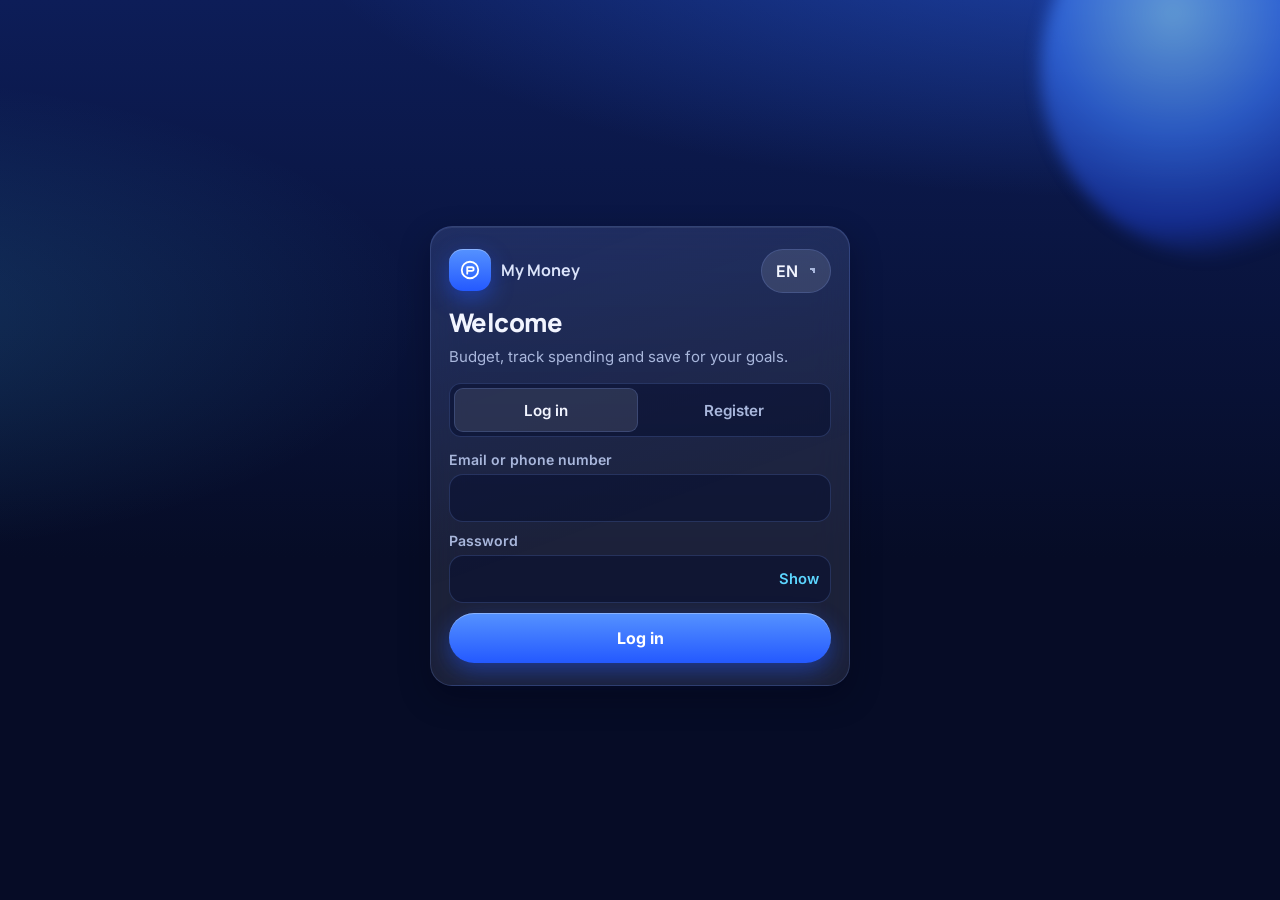
==== commit 1c50d7e4: "Savings model fix, settings panel, redesign, forecast + auto-categorise, security hardening, weekly " ====
--- a/commitlocal/frontend/login.html
+++ b/commitlocal/frontend/login.html
@@ -4,10 +4,13 @@
 <html lang="en">
 <head>
   <meta charset="UTF-8">
-  <meta name="viewport" content="width=device-width, initial-scale=1">
+  <meta name="viewport" content="width=device-width, initial-scale=1, viewport-fit=cover">
   <title data-i18n="login.pageTitle">Log in</title>
-  <meta name="theme-color" content="#101e49">
+  <meta name="theme-color" content="#060c26">
   <script src="theme.js"></script> <!-- Brighter / Darker theme: set before the page is drawn -->
+  <link rel="preconnect" href="https://fonts.googleapis.com">
+  <link rel="preconnect" href="https://fonts.gstatic.com" crossorigin>
+  <link rel="stylesheet" href="https://fonts.googleapis.com/css2?family=Inter:wght@400;500;600;700&family=Manrope:wght@600;700;800&display=swap">
   <link rel="stylesheet" href="style.css">
 </head>
 <body>
@@ -26,7 +29,8 @@
     <h1 data-i18n="login.welcome">Welcome</h1>
     <p class="subtitle" data-i18n="login.subtitle">Budget, track spending and save for your goals.</p>
 
-    <div class="tabs" role="tablist">
+    <!-- Mode switch (segmented toggle). The only primary "Log in" button is under the password. -->
+    <div class="tabs segmented" role="tablist" data-i18n-aria="login.modeSwitch" aria-label="Log in or register">
       <button id="tab-login" class="tab active" type="button" role="tab" aria-selected="true" data-i18n="login.logIn">Log in</button>
       <button id="tab-register" class="tab" type="button" role="tab" aria-selected="false" data-i18n="login.register">Register</button>
     </div>
@@ -50,7 +54,6 @@
 
     <!-- REGISTER FORM -->
     <form id="register-form" hidden>
-      <label><span data-i18n="login.fullName">Full name</span> <input id="reg-name" type="text" autocomplete="name" maxlength="100" required></label>
       <label><span data-i18n="login.username">Username</span> <input id="reg-username" type="text" autocomplete="username" autocapitalize="none" spellcheck="false" maxlength="30" required aria-describedby="reg-username-hint"></label>
       <p id="reg-username-hint" class="muted small" data-i18n="login.usernameHint">3–30 letters, numbers, dots, underscores or hyphens.</p>
       <label><span data-i18n="login.emailOptional">Email</span> <input id="reg-email" type="email" autocomplete="email" autocapitalize="none" spellcheck="false"></label>
--- a/commitlocal/frontend/style.css
+++ b/commitlocal/frontend/style.css
@@ -1,121 +1,133 @@
 /* style.css — mobile-first styles (360px phones first) for the login page and the app.
-   Look: dark navy "glass" banking style — navy gradient with a blue glow, frosted see-through cards,
-   glowing blue gradient buttons, cyan progress bars and a floating tab bar.
-   Every colour lives in the variables below; tap targets are at least 44px, inputs 16px+. */
-
-/* ===== COLOURS AND FONTS (change the theme here — every colour is a variable in this one place) =====
-   :root = "Brighter" (the default): the navy family lifted ~10% lighter, lighter glass cards with soft shadows.
-   [data-theme="darker"] = the earlier, darker values (Profile → Settings → Theme, theme.js).
-   Contrast (WCAG): --text on a card ≥ 9.1 : 1, --muted on a card ≥ 5.6 : 1 (both themes ≥ 4.5 : 1). */
+   Look (designs/ folder): deep midnight-blue banking app — electric-blue glow, frosted glass cards,
+   a vivid blue "bank card" hero, glossy blue buttons, icons in soft tinted tiles, floating pill tab bar.
+   Every colour / size lives in the variables below; tap targets ≥ 44px, inputs 16px. */
+
+/* ===== DESIGN SYSTEM (change the theme here — every colour is a variable in this one place) =====
+   :root = "Brighter" (default): midnight navy with a bright electric-blue glow (the template look).
+   [data-theme="darker"] = near-black version of the same look (gear → Settings → Theme, theme.js).
+   Shown to users as "Blue" (= brighter) and "Dark" (= darker): both are dark looks, so "Brighter" was misleading.
+   Contrast (WCAG): --text on a card ≥ 12 : 1, --muted on a card ≥ 6.5 : 1, white on the hero card ≥ 5.5 : 1. */
 :root {
-  --bg: #101e49;                         /* navy page background */
-  --bg-2: #162d64;                       /* lighter navy for the gradient */
-  --glow: rgba(60, 135, 255, 0.38);      /* blue glow behind the page */
-  --glow-2: rgba(56, 214, 255, 0.14);    /* cyan glow, left */
-  --glass: rgba(255, 255, 255, 0.09);    /* frosted card fill */
-  --glass-strong: rgba(255, 255, 255, 0.14);
-  --glass-border: rgba(170, 200, 255, 0.24);
-  --field: rgba(255, 255, 255, 0.09);    /* input boxes */
-  --inset: rgba(10, 20, 52, 0.32);       /* small boxes inside a dark card (In / Out / Saved, recap) */
-  --sheet: #152555;                      /* pop-up background (solid so text stays readable) */
-  --sheet-top: #1a306f;                  /* top of a pop-up + its sticky header */
-  --overlay: rgba(4, 10, 30, 0.62);      /* dark area behind a pop-up */
-  --tabbar-bg: rgba(24, 40, 88, 0.82);
-  --toast-bg: #1e387d;
+  --bg: #060c26;                          /* page background (also manifest + meta theme-color) */
+  --bg-2: #0d1d58;                        /* top of the page gradient */
+  --glow: rgba(47, 107, 255, 0.55);       /* electric-blue glow, top right */
+  --glow-2: rgba(73, 211, 255, 0.16);     /* cyan glow, left */
+  --glass: rgba(255, 255, 255, 0.055);    /* frosted card fill */
+  --glass-strong: rgba(255, 255, 255, 0.11);
+  --glass-border: rgba(130, 165, 255, 0.2);
+  --card-bg: linear-gradient(160deg, rgba(90, 130, 255, 0.13) 0%, rgba(255, 255, 255, 0.035) 60%);
+  --field: rgba(8, 16, 48, 0.55);         /* input boxes (darker than the card = clear edges) */
+  --inset: rgba(6, 12, 40, 0.42);         /* small boxes inside a card (In / Out / Saved, recap) */
+  --sheet: #0a1538;                       /* pop-up background (solid so text stays readable) */
+  --sheet-top: #13245e;                   /* top of a pop-up + its sticky header */
+  --overlay: rgba(2, 6, 20, 0.66);        /* dark area behind a pop-up */
+  --tabbar-bg: rgba(10, 20, 58, 0.86);
+  --toast-bg: #1a3384;
   --toast-error: #7a2234;
-  --card-shadow: 0 10px 28px rgba(3, 8, 25, 0.28), inset 0 1px 0 rgba(255, 255, 255, 0.08);
-  --dark-card-end: rgba(22, 45, 100, 0.55);
-  --text: #eef3ff;
-  --text-soft: #d6e0f7;                  /* legends and tips on dark cards */
-  --label-on-dark: #d0dcf7;
-  --muted: #b4c2e3;
-  --placeholder: #8f9fc4;
+  --card-shadow: 0 12px 30px rgba(1, 4, 20, 0.35), inset 0 1px 0 rgba(255, 255, 255, 0.07);
+  --dark-card-end: #0f2470;               /* end of the blue hero gradient */
+  --hero: radial-gradient(120% 90% at 100% 0%, rgba(73, 211, 255, 0.45), transparent 50%),
+          radial-gradient(90% 80% at 0% 100%, rgba(120, 92, 255, 0.4), transparent 55%),
+          linear-gradient(140deg, #2b5ff0 0%, #1a3db0 50%, var(--dark-card-end) 100%);
+  --text: #f2f5ff;
+  --text-soft: #dbe4fb;                   /* legends and tips */
+  --label-on-dark: #e3eaff;               /* labels on the blue hero */
+  --muted: #a9b7dc;
+  --placeholder: #7d8db6;
   --track: rgba(255, 255, 255, 0.1);      /* empty part of progress bars */
-  --split-track: rgba(10, 20, 52, 0.45);
-  --link-on-dark: #bfe9ff;
-  --warning-strong: #ffb3bd;
-  --line: rgba(170, 200, 255, 0.18);
-  --blue: #3d8bff;                       /* main accent */
-  --blue-2: #1f5fff;                     /* deeper blue for gradients */
-  --cyan: #38d6ff;                       /* progress bars */
-  --blue-soft: rgba(61, 139, 255, 0.18);
-  --btn-gradient: linear-gradient(135deg, #4aa3ff 0%, #1f5fff 100%);
-  --bar-gradient: linear-gradient(90deg, #38d6ff, #3d8bff);
-  --income: #3ddc84;                     /* money in: green, with "+" */
-  --expense: #ff9a4a;                    /* money out: orange, with "−" */
-  --over: #ff6b5a;                       /* over budget */
-  --danger: #ff7d8c;
-  --warn-text: #ffc999;
-  --income-on-dark: #3ddc84;
-  --expense-on-dark: #ff9a4a;
-  --savings-on-dark: #38d6ff;
+  --split-track: rgba(5, 10, 35, 0.45);
+  --link-on-dark: #d4f1ff;
+  --warning-strong: #ffc2ca;
+  --line: rgba(130, 165, 255, 0.14);
+  --blue: #3b7bff;                        /* main accent */
+  --blue-2: #1c4fff;
+  --cyan: #5cd6ff;                        /* links, progress */
+  --blue-soft: rgba(59, 123, 255, 0.18);
+  --icon-tile: linear-gradient(145deg, rgba(92, 150, 255, 0.34), rgba(59, 123, 255, 0.1));
+  --icon-border: rgba(140, 180, 255, 0.3);
+  --btn-gradient: linear-gradient(180deg, #5592ff 0%, #2459ff 100%);
+  --btn-shadow: 0 8px 22px rgba(36, 89, 255, 0.45), inset 0 1px 0 rgba(255, 255, 255, 0.3);
+  --bar-gradient: linear-gradient(90deg, #49d3ff, #3b7bff);
+  --income: #4be39a;                      /* money in: green, with "+" */
+  --expense: #ffa25c;                     /* money out: orange, with "−" */
+  --over: #ff7566;                        /* over budget */
+  --danger: #ff8593;
+  --warn-text: #ffcfa3;
+  --income-on-dark: #6ff0b0;
+  --expense-on-dark: #ffb57a;
+  --savings-on-dark: #8fe6ff;
+  --focus: 0 0 0 3px rgba(92, 214, 255, 0.55);
   --radius: 22px;
-  --heading-font: "Space Grotesk", system-ui, sans-serif;
+  --radius-sm: 14px;
+  --gap: 10px;
+  --pad: 16px;
+  --heading-font: "Manrope", "Inter", system-ui, sans-serif;
   --text-font: "Inter", system-ui, -apple-system, "Segoe UI", Roboto, sans-serif;
 }
 
-/* "Darker" theme = the values the app used before the brighter look */
+/* "Darker" theme = the same look on a near-black background */
 :root[data-theme="darker"] {
-  --bg: #070d1f;
-  --bg-2: #0d1a3a;
-  --glow: rgba(45, 120, 255, 0.35);
-  --glow-2: rgba(56, 214, 255, 0.12);
-  --glass: rgba(255, 255, 255, 0.06);
-  --glass-strong: rgba(255, 255, 255, 0.1);
-  --glass-border: rgba(160, 190, 255, 0.16);
-  --field: rgba(255, 255, 255, 0.07);
-  --inset: rgba(7, 13, 31, 0.35);
-  --sheet: #0c1530;
-  --sheet-top: #11204a;
-  --overlay: rgba(2, 6, 18, 0.7);
-  --tabbar-bg: rgba(13, 22, 48, 0.75);
-  --toast-bg: #16295c;
-  --toast-error: #6b1a2a;
-  --card-shadow: 0 10px 30px rgba(0, 0, 0, 0.25), inset 0 1px 0 rgba(255, 255, 255, 0.06);
-  --dark-card-end: rgba(13, 26, 58, 0.6);
-  --label-on-dark: #c3d2f5;
-  --muted: #9fb0d6;
-  --placeholder: #7183ad;
-  --track: rgba(255, 255, 255, 0.08);
-  --split-track: rgba(7, 13, 31, 0.5);
-  --line: rgba(160, 190, 255, 0.14);
-  --blue-soft: rgba(61, 139, 255, 0.16);
-  --danger: #ff6b7d;
+  --bg: #02040e;
+  --bg-2: #071033;
+  --glow: rgba(40, 90, 255, 0.4);
+  --glow-2: rgba(73, 211, 255, 0.1);
+  --glass: rgba(255, 255, 255, 0.04);
+  --glass-strong: rgba(255, 255, 255, 0.09);
+  --glass-border: rgba(120, 150, 240, 0.16);
+  --card-bg: linear-gradient(160deg, rgba(70, 110, 255, 0.09) 0%, rgba(255, 255, 255, 0.025) 60%);
+  --field: rgba(0, 0, 0, 0.4);
+  --inset: rgba(0, 0, 0, 0.35);
+  --sheet: #060b1d;
+  --sheet-top: #0d1940;
+  --overlay: rgba(0, 0, 0, 0.72);
+  --tabbar-bg: rgba(8, 12, 30, 0.9);
+  --toast-bg: #142a6b;
+  --card-shadow: 0 12px 30px rgba(0, 0, 0, 0.5), inset 0 1px 0 rgba(255, 255, 255, 0.05);
+  --dark-card-end: #0a1a55;
+  --muted: #9dabd0;
+  --line: rgba(120, 150, 240, 0.12);
 }
 
 /* ===== BASICS ===== */
 * { box-sizing: border-box; }
 [hidden] { display: none !important; }
-html { background: var(--bg); }
+html { background: var(--bg); -webkit-text-size-adjust: 100%; }
 
 body {
   margin: 0;
-  padding: 16px;
+  padding: max(16px, env(safe-area-inset-top)) max(14px, env(safe-area-inset-right)) max(16px, env(safe-area-inset-bottom)) max(14px, env(safe-area-inset-left));
   min-height: 100dvh;
   font-family: var(--text-font);
+  font-size: 15px;
   color: var(--text);
   overflow-x: hidden; /* never scroll sideways */
-  /* navy gradient with two soft blue glows */
   background:
-    radial-gradient(120% 60% at 85% -10%, var(--glow), transparent 60%),
-    radial-gradient(90% 50% at -10% 30%, var(--glow-2), transparent 60%),
-    linear-gradient(180deg, var(--bg-2) 0%, var(--bg) 70%);
+    radial-gradient(110% 55% at 90% -12%, var(--glow), transparent 62%),
+    radial-gradient(80% 45% at -15% 35%, var(--glow-2), transparent 60%),
+    linear-gradient(180deg, var(--bg-2) 0%, var(--bg) 62%);
   background-attachment: fixed;
   -webkit-tap-highlight-color: transparent;
 }
 body.no-scroll { overflow: hidden; }
 
-h1, h2, h3 { font-family: var(--heading-font); letter-spacing: -0.01em; }
-h1 { margin: 0 0 16px; font-size: 1.7rem; }
-h2 { margin: 0; font-size: 1.12rem; }
+h1, h2, h3 { font-family: var(--heading-font); letter-spacing: -0.02em; font-weight: 800; }
+h1 { margin: 0 0 14px; font-size: 1.6rem; }
+h2 { margin: 0; font-size: 1.06rem; font-weight: 700; }
+h3 { font-weight: 700; }
 p { line-height: 1.45; }
+strong { font-weight: 700; }
+
+/* Visible keyboard focus everywhere */
+:focus-visible { outline: none; box-shadow: var(--focus); }
+button:focus-visible, a:focus-visible, summary:focus-visible { outline: 2px solid var(--cyan); outline-offset: 2px; box-shadow: none; }
 
 /* Frosted glass card */
 .card {
   max-width: 420px;
   margin: 24px auto;
-  padding: 20px;
-  background: var(--glass);
+  padding: var(--pad);
+  background: var(--card-bg), var(--glass);
   border: 1px solid var(--glass-border);
   border-radius: var(--radius);
   box-shadow: var(--card-shadow);
@@ -124,98 +136,115 @@
 }
 
 /* ===== LOGIN PAGE ===== */
-.brand { display: flex; align-items: center; gap: 10px; margin-bottom: 18px; color: var(--muted); font-weight: 600; }
+body:not(.app) { display: flex; flex-direction: column; justify-content: center; }
+body:not(.app) > .card { position: relative; z-index: 1; width: 100%; margin: 8px auto; padding: 22px 18px; }
+body:not(.app)::before { /* glowing orb behind the login card (pure CSS) */
+  content: ""; position: fixed; z-index: 0; top: -120px; right: -140px; width: 380px; height: 380px; border-radius: 50%;
+  background: radial-gradient(circle at 35% 35%, #8fd8ff 0%, #3b7bff 35%, #1c3cc0 60%, transparent 72%);
+  filter: blur(8px); opacity: 0.6; pointer-events: none;
+}
+.brand { display: flex; align-items: center; gap: 10px; margin-bottom: 14px; color: var(--text-soft); font: 700 1rem var(--heading-font); }
 .brand-mark {
-  width: 40px; height: 40px; border-radius: 12px; display: grid; place-items: center;
-  background: var(--btn-gradient); color: #fff; box-shadow: 0 4px 16px var(--glow);
-}
-.subtitle { margin: -8px 0 18px; color: var(--muted); }
-
-.tabs { display: flex; gap: 4px; margin-bottom: 16px; padding: 4px; background: var(--field); border-radius: 16px; }
+  width: 42px; height: 42px; border-radius: 14px; display: grid; place-items: center;
+  background: var(--btn-gradient); color: #fff; box-shadow: var(--btn-shadow);
+}
+.subtitle { margin: -8px 0 16px; color: var(--muted); }
+
+.tabs { display: flex; gap: 4px; margin-bottom: 14px; padding: 4px; background: var(--field); border: 1px solid var(--glass-border); border-radius: 999px; }
 .tab {
-  flex: 1; min-height: 44px; border: 0; border-radius: 12px;
+  flex: 1; min-height: 44px; border: 0; border-radius: 999px;
   background: none; color: var(--muted); font: 600 1rem var(--text-font); cursor: pointer;
 }
-.tab.active { background: var(--btn-gradient); color: #fff; box-shadow: 0 4px 14px var(--glow); }
+/* Log in | Register = a segmented toggle (mode switch), NOT a second blue action button */
+.tabs.segmented { border-radius: 12px; }
+.tabs.segmented .tab { border-radius: 9px; font-size: 0.95rem; }
+.tab.active { background: var(--glass-strong); color: var(--text); box-shadow: inset 0 0 0 1px var(--glass-border); }
 
 /* ===== FORMS ===== */
-form, section { display: flex; flex-direction: column; gap: 12px; }
-label { display: flex; flex-direction: column; gap: 6px; font-weight: 600; font-size: 0.92rem; color: var(--muted); }
+form, section { display: flex; flex-direction: column; gap: var(--gap); }
+label { display: flex; flex-direction: column; gap: 6px; font-weight: 600; font-size: 0.88rem; color: var(--muted); }
 input, select {
-  min-height: 50px;
+  min-height: 48px;
   padding: 10px 14px;
   border: 1px solid var(--glass-border);
-  border-radius: 14px;
+  border-radius: var(--radius-sm);
   background: var(--field);
   color: var(--text);
   font: 16px var(--text-font); /* 16px or more stops iPhones zooming in on the box */
   width: 100%;
   min-width: 0;
+  transition: border-color 0.15s, box-shadow 0.15s;
 }
 input::placeholder { color: var(--placeholder); }
-input:focus, select:focus { outline: none; border-color: var(--blue); box-shadow: 0 0 0 3px rgba(61, 139, 255, 0.3); }
+input:hover, select:hover { border-color: rgba(140, 180, 255, 0.4); }
+input:focus, select:focus { outline: none; border-color: var(--blue); box-shadow: 0 0 0 3px rgba(59, 123, 255, 0.35); }
 select option { background: var(--sheet); color: var(--text); }
 input[type="date"] { color-scheme: dark; } /* dark calendar picker */
-.code-input { font-size: 1.5rem; letter-spacing: 0.4em; text-align: center; }
+.code-input { font: 700 1.6rem var(--heading-font); letter-spacing: 0.45em; text-align: center; }
 fieldset { margin: 0; padding: 0; border: 0; display: flex; flex-direction: column; gap: 8px; min-width: 0; }
-legend { padding: 0; margin-bottom: 8px; font-weight: 600; font-size: 0.92rem; color: var(--muted); }
-
-/* Password box with a Show/Hide button inside it (login page) */
+legend { padding: 0; margin-bottom: 8px; font-weight: 600; font-size: 0.88rem; color: var(--muted); }
+
+/* Password box with a Show/Hide button inside it */
 .password-wrap { position: relative; display: flex; }
 .password-wrap input { flex: 1; padding-right: 72px; }
 .password-toggle {
   position: absolute; right: 2px; top: 50%; transform: translateY(-50%);
   min-width: 60px; min-height: 44px;
-  border: none; background: none; color: var(--cyan); font: 600 0.95rem var(--text-font); cursor: pointer;
-}
-
-/* ===== BUTTONS (glowing blue gradient) ===== */
+  border: none; border-radius: 12px; background: none; color: var(--cyan); font: 600 0.92rem var(--text-font); cursor: pointer;
+}
+
+/* ===== BUTTONS (glossy blue pill) ===== */
 .btn {
-  min-height: 52px;
-  padding: 0 18px;
+  min-height: 50px;
+  padding: 0 20px;
   border: 0;
-  border-radius: 16px;
+  border-radius: 999px;
   background: var(--btn-gradient);
   color: #fff;
-  font: 700 1.05rem var(--text-font);
+  font: 700 1rem var(--text-font);
   cursor: pointer;
-  box-shadow: 0 6px 20px rgba(31, 95, 255, 0.45), inset 0 1px 0 rgba(255, 255, 255, 0.25);
-  transition: transform 0.1s, opacity 0.2s;
-}
+  box-shadow: var(--btn-shadow);
+  transition: transform 0.1s, filter 0.15s, opacity 0.2s;
+}
+.btn:hover { filter: brightness(1.08); }
 .btn:active { transform: scale(0.98); }
-.btn:disabled { opacity: 0.55; }
-.btn-small { min-height: 44px; padding: 0 14px; font-size: 0.95rem; border-radius: 14px; }
+.btn:disabled { opacity: 0.5; cursor: not-allowed; filter: none; }
+.btn-small { min-height: 44px; padding: 0 16px; font-size: 0.92rem; }
 .btn-light, .btn-secondary {
   background: var(--glass-strong); color: var(--text);
   border: 1px solid var(--glass-border); box-shadow: none;
 }
-.btn-danger { background: rgba(255, 107, 125, 0.14); color: var(--danger); border: 1px solid rgba(255, 107, 125, 0.3); box-shadow: none; }
+.btn-light:hover, .btn-secondary:hover { background: rgba(255, 255, 255, 0.16); filter: none; }
+.btn-danger { background: rgba(255, 117, 133, 0.13); color: var(--danger); border: 1px solid rgba(255, 117, 133, 0.32); box-shadow: none; }
 
 /* A button that looks like a link, but is still 44px tall so it's easy to tap */
 .link-btn {
   min-height: 44px;
-  min-width: 44px; /* big enough to tap */
-  padding: 0 4px;
+  min-width: 44px;
+  padding: 0 6px;
   border: 0;
+  border-radius: 10px;
   background: none;
   color: var(--cyan);
-  font: 600 0.95rem var(--text-font);
+  font: 600 0.92rem var(--text-font);
   cursor: pointer;
 }
+.link-btn:hover { text-decoration: underline; text-underline-offset: 3px; }
 
 /* ===== MESSAGES ===== */
-.message { margin: 0 0 4px; min-height: 1.2em; color: var(--income); }
+.message { margin: 0; min-height: 0; color: var(--income); font-size: 0.92rem; }
 .message.error { color: var(--danger); }
-.muted { color: var(--muted); font-size: 0.9rem; margin: 0; }
-.small { font-size: 0.85rem; margin: 0; }
+.muted { color: var(--muted); font-size: 0.88rem; margin: 0; }
+.small { font-size: 0.8rem; margin: 0; line-height: 1.4; }
 .code-timer { margin: 0; text-align: center; color: var(--muted); }
 .code-timer.error { color: var(--danger); font-weight: 700; }
 
 /* ===== PASSWORD STRENGTH METER (login page) ===== */
-.meter { height: 8px; background: var(--field); border-radius: 999px; overflow: hidden; }
+.meter { height: 6px; background: var(--track); border-radius: 999px; overflow: hidden; }
 #meter-bar { height: 100%; width: 0; border-radius: 999px; transition: width 0.2s, background 0.2s; }
-.meter-label { margin: 0; font-weight: 700; min-height: 1.2em; }
-.rules { margin: 0; padding-left: 0; list-style: none; font-size: 0.95rem; color: var(--muted); }
+.meter-label { margin: 0; font-weight: 700; font-size: 0.88rem; min-height: 1.2em; }
+.rules { margin: 0; padding: 0; list-style: none; font-size: 0.8rem; color: var(--muted);
+  display: grid; grid-template-columns: repeat(auto-fit, minmax(140px, 1fr)); gap: 2px 10px; }
 .rules li::before { content: "✗ "; color: var(--danger); }
 .rules li.ok { color: var(--income); }
 .rules li.ok::before { content: "✓ "; color: var(--income); }
@@ -224,195 +253,231 @@
 /* ================================================================
    THE APP (index.html)
    ================================================================ */
-body.app { padding: 16px 16px calc(110px + env(safe-area-inset-bottom)); } /* room for the floating tab bar */
+body.app { padding-bottom: calc(100px + env(safe-area-inset-bottom)); } /* room for the floating tab bar */
 .page { max-width: 460px; margin: 0 auto; display: flex; flex-direction: column; gap: 12px; }
-.stack { display: flex; flex-direction: column; gap: 12px; }
+.stack { display: flex; flex-direction: column; gap: var(--gap); }
 .app .card { margin: 0; width: 100%; max-width: none; }
 
 .page-head { display: flex; align-items: center; justify-content: space-between; gap: 8px; }
-.page-head h1 { margin: 0; font-size: 1.75rem; }
+.page-head h1 { margin: 0; font-size: 1.6rem; }
 
 /* Amounts: green "+" for income, orange "−" for expenses — used everywhere */
 .money-in { color: var(--income); font-weight: 700; }
 .money-out { color: var(--expense); font-weight: 700; }
 
-/* ===== MONTH PICKER ===== */
-.month-picker { display: flex; align-items: center; justify-content: space-between; gap: 8px; }
-.month-picker span { font: 600 1rem var(--heading-font); }
+/* ===== MONTH PICKER (pill) ===== */
+.month-picker { display: flex; align-items: center; justify-content: space-between; gap: 8px; padding: 3px;
+  background: var(--glass); border: 1px solid var(--glass-border); border-radius: 999px; }
+.month-picker span { font: 700 1rem var(--heading-font); }
 .round-btn {
-  width: 44px; height: 44px;
+  width: 44px; height: 44px; flex: none;
   border: 1px solid var(--glass-border);
   border-radius: 50%;
-  background: var(--glass);
+  background: var(--glass-strong);
   color: var(--text);
   font-size: 1.3rem;
+  line-height: 1;
   cursor: pointer;
 }
-
-/* ===== HERO SUMMARY CARD (glowing blue glass) ===== */
+.round-btn:hover { background: var(--blue-soft); }
+
+/* ===== HERO "BANK CARD" (vivid blue glass) ===== */
 .app .card.dark {
-  gap: 14px;
-  background:
-    radial-gradient(120% 90% at 100% 0%, rgba(56, 214, 255, 0.28), transparent 55%),
-    linear-gradient(135deg, rgba(61, 139, 255, 0.35), var(--dark-card-end));
-  border-color: rgba(120, 170, 255, 0.3);
-  box-shadow: 0 14px 40px rgba(31, 95, 255, 0.3), inset 0 1px 0 rgba(255, 255, 255, 0.12);
-}
-.dark .label { margin: 0; color: var(--label-on-dark); font-size: 0.9rem; }
-.big-number { margin: 0; font: 700 2.2rem var(--heading-font); overflow-wrap: anywhere; }
+  gap: 10px;
+  position: relative;
+  overflow: hidden;
+  background: var(--hero);
+  border-color: rgba(160, 200, 255, 0.35);
+  box-shadow: 0 16px 40px rgba(28, 79, 255, 0.35), inset 0 1px 0 rgba(255, 255, 255, 0.25);
+}
+.app .card.dark::after { /* soft shine across the card */
+  content: ""; position: absolute; inset: 0; pointer-events: none; border-radius: inherit;
+  background: linear-gradient(115deg, transparent 40%, rgba(255, 255, 255, 0.08) 50%, transparent 62%);
+}
+.app .card.dark > * { position: relative; z-index: 1; }
+.dark .label { margin: 0; color: var(--label-on-dark); font-size: 0.85rem; font-weight: 600; }
+.dark .muted { color: var(--label-on-dark); }
+.big-number { margin: 0; font: 800 2.15rem/1.1 var(--heading-font); letter-spacing: -0.02em; overflow-wrap: anywhere; }
 .big-number.negative { color: var(--expense-on-dark); }
-.stats { display: grid; grid-template-columns: repeat(3, 1fr); gap: 8px; }
-.stat { min-width: 0; padding: 8px 10px; border-radius: 14px; background: var(--inset); }
+.left-reason { margin: 2px 0 0; color: var(--expense-on-dark); font-size: 0.85rem; font-weight: 600; }
+.stats { display: grid; grid-template-columns: repeat(3, minmax(0, 1fr)); gap: 6px; }
+.stat { min-width: 0; padding: 7px 10px; border-radius: var(--radius-sm); background: var(--inset); border: 1px solid rgba(255, 255, 255, 0.08); }
 .stat p { margin: 0; }
-.stat .value { font-weight: 700; font-size: 0.98rem; overflow-wrap: anywhere; }
+.stat .label { font-size: 0.75rem; }
+.stat .value { font: 700 clamp(0.82rem, 3.7vw, 0.98rem) var(--heading-font); overflow-wrap: anywhere; }
 .dark .in { color: var(--income-on-dark); }
 .dark .out { color: var(--expense-on-dark); }
 .dark .saved { color: var(--savings-on-dark); }
 
-.split-bar { display: flex; height: 12px; border-radius: 6px; overflow: hidden; background: var(--split-track); }
+.split-bar { display: flex; height: 8px; border-radius: 999px; overflow: hidden; background: var(--split-track); }
 .split-bar span { height: 100%; }
-.split-needs { background: var(--blue); }
+.split-needs { background: #7fb0ff; }
 .split-wants { background: var(--expense-on-dark); }
 .split-savings { background: var(--income-on-dark); }
-.split-legend { display: flex; flex-wrap: wrap; gap: 4px 14px; margin: 0; font-size: 0.85rem; color: var(--text-soft); }
-.dot { display: inline-block; width: 9px; height: 9px; border-radius: 50%; margin-right: 5px; }
+.split-loans { background: #c9a7ff; }  /* loan repayments */
+.split-unplanned { background: rgba(255, 255, 255, 0.28); }  /* grey: income not planned yet */
+.split-legend { display: flex; flex-wrap: wrap; gap: 2px 12px; margin: 0; font-size: 0.8rem; color: var(--text-soft); }
+.dot { display: inline-block; width: 8px; height: 8px; border-radius: 50%; margin-right: 5px; }
 .aim { color: var(--muted); }
-
-/* ===== MONEY IN / MONEY OUT SWITCH ===== */
-.switch { display: grid; grid-template-columns: 1fr 1fr; gap: 4px; padding: 4px; background: var(--glass); border: 1px solid var(--glass-border); border-radius: 18px; }
+.dark .aim { color: var(--label-on-dark); opacity: 0.85; }
+
+/* ===== SEGMENTED SWITCH (Money in / Money out / Savings) ===== */
+.switch { display: grid; grid-template-columns: 1fr 1fr; gap: 4px; padding: 4px; background: var(--glass); border: 1px solid var(--glass-border); border-radius: 999px; }
 .switch button {
   min-height: 44px;
   border: 0;
-  border-radius: 14px;
+  border-radius: 999px;
   background: none;
   color: var(--muted);
-  font: 600 1rem var(--text-font);
+  font: 600 0.95rem var(--text-font);
   cursor: pointer;
 }
-.switch button.active { background: var(--btn-gradient); color: #fff; box-shadow: 0 4px 14px var(--glow); }
+.switch button:hover:not(.active) { color: var(--text); }
+.switch button.active { background: var(--btn-gradient); color: #fff; box-shadow: var(--btn-shadow); }
 
 /* ===== CARD HEADER WITH BUTTONS ===== */
 .card-head { display: flex; align-items: center; justify-content: space-between; gap: 8px; flex-wrap: wrap; }
-.card-head .actions { display: flex; gap: 8px; }
-.mic-btn {
-  width: 44px; height: 44px;
-  border: 1px solid var(--glass-border);
-  border-radius: 50%;
-  background: var(--blue-soft);
-  color: var(--cyan);
-  cursor: pointer;
-}
-.mic-btn svg { width: 22px; height: 22px; }
+.card-head .actions { display: flex; align-items: center; gap: 8px; }
 
 /* ===== QUICK ADD CHIPS ===== */
-.chips { display: flex; flex-wrap: wrap; gap: 8px; }
+.chips { display: flex; flex-wrap: wrap; gap: 6px; }
 .chip {
   min-height: 44px;
   padding: 0 14px;
   border: 1px solid var(--glass-border);
-  border-radius: 22px;
-  background: var(--glass);
+  border-radius: 999px;
+  background: var(--glass-strong);
   color: var(--text);
-  font: 600 0.95rem var(--text-font);
+  font: 600 0.88rem var(--text-font);
   cursor: pointer;
 }
+.chip:hover { border-color: var(--blue); }
 .chip:disabled { opacity: 0.5; }
-.small-title { margin: 0; font-size: 0.8rem; font-weight: 700; letter-spacing: 0.04em; text-transform: uppercase; color: var(--muted); }
-
-/* ===== CATEGORY ROWS + PROGRESS BARS ===== */
-.cat-rows { display: flex; flex-direction: column; gap: 6px; }
-.cat-row { display: flex; flex-direction: column; gap: 4px; padding-bottom: 6px; }
-.cat-top { display: flex; align-items: center; justify-content: space-between; gap: 8px; }
-.cat-name { font-weight: 600; white-space: nowrap; }
-.cat-amount { font-size: 0.92rem; color: var(--muted); text-align: right; white-space: nowrap; }
-.cat-right { display: flex; align-items: center; gap: 6px; flex-wrap: wrap; justify-content: flex-end; }
-.cat-right .link-btn { font-size: 0.88rem; }
-.cat-amount strong { color: var(--text); }
-.bar { height: 8px; background: var(--track); border-radius: 999px; overflow: hidden; }
-.bar span { display: block; height: 100%; background: var(--bar-gradient); border-radius: 999px; box-shadow: 0 0 10px rgba(56, 214, 255, 0.5); }
-.bar.over span { background: var(--over); box-shadow: none; }
+.small-title { margin: 0; font-size: 0.72rem; font-weight: 700; letter-spacing: 0.08em; text-transform: uppercase; color: var(--muted); }
+
+/* ===== ICON TILES (consistent soft-blue tiles for categories, income types, dashboard tiles) ===== */
+[data-category], [data-income-type], .dash-block { --icon: none; }
+[data-category="Groceries"] { --icon: url("data:image/svg+xml,%3Csvg xmlns='http://www.w3.org/2000/svg' viewBox='0 0 24 24' fill='none' stroke='%23a9ccff' stroke-width='1.8' stroke-linecap='round' stroke-linejoin='round'%3E%3Ccircle cx='9' cy='20' r='1.4'/%3E%3Ccircle cx='18' cy='20' r='1.4'/%3E%3Cpath d='M2 3h3l2.6 12.5h11.2L21 7H6.3'/%3E%3C/svg%3E"); }
+[data-category="Transport"] { --icon: url("data:image/svg+xml,%3Csvg xmlns='http://www.w3.org/2000/svg' viewBox='0 0 24 24' fill='none' stroke='%23a9ccff' stroke-width='1.8' stroke-linecap='round' stroke-linejoin='round'%3E%3Crect x='4' y='3' width='16' height='14' rx='3'/%3E%3Cpath d='M4 11h16M8 17v3M16 17v3'/%3E%3C/svg%3E"); }
+[data-category="Bills"] { --icon: url("data:image/svg+xml,%3Csvg xmlns='http://www.w3.org/2000/svg' viewBox='0 0 24 24' fill='none' stroke='%23a9ccff' stroke-width='1.8' stroke-linecap='round' stroke-linejoin='round'%3E%3Cpath d='M6 2h12v20l-3-2-3 2-3-2-3 2z'/%3E%3Cpath d='M9 8h6M9 12h6M9 16h3'/%3E%3C/svg%3E"); }
+[data-category="Utilities"] { --icon: url("data:image/svg+xml,%3Csvg xmlns='http://www.w3.org/2000/svg' viewBox='0 0 24 24' fill='none' stroke='%23a9ccff' stroke-width='1.8' stroke-linecap='round' stroke-linejoin='round'%3E%3Cpath d='M13 2 4 14h7l-1 8 9-12h-7z'/%3E%3C/svg%3E"); }
+[data-category="Food & drinks"] { --icon: url("data:image/svg+xml,%3Csvg xmlns='http://www.w3.org/2000/svg' viewBox='0 0 24 24' fill='none' stroke='%23a9ccff' stroke-width='1.8' stroke-linecap='round' stroke-linejoin='round'%3E%3Cpath d='M4 8h13v5a5 5 0 0 1-5 5H9a5 5 0 0 1-5-5z'/%3E%3Cpath d='M17 9h1.5a2.5 2.5 0 0 1 0 5H17M8 2v3M12 2v3M3 21h15'/%3E%3C/svg%3E"); }
+[data-category="Shopping"] { --icon: url("data:image/svg+xml,%3Csvg xmlns='http://www.w3.org/2000/svg' viewBox='0 0 24 24' fill='none' stroke='%23a9ccff' stroke-width='1.8' stroke-linecap='round' stroke-linejoin='round'%3E%3Cpath d='M5 7h14l-1 14H6z'/%3E%3Cpath d='M9 10V6a3 3 0 0 1 6 0v4'/%3E%3C/svg%3E"); }
+[data-category="Subscriptions"] { --icon: url("data:image/svg+xml,%3Csvg xmlns='http://www.w3.org/2000/svg' viewBox='0 0 24 24' fill='none' stroke='%23a9ccff' stroke-width='1.8' stroke-linecap='round' stroke-linejoin='round'%3E%3Cpath d='M17 2l3 3-3 3M4 11V9a4 4 0 0 1 4-4h12M7 22l-3-3 3-3M20 13v2a4 4 0 0 1-4 4H4'/%3E%3C/svg%3E"); }
+[data-category="Fun & outings"] { --icon: url("data:image/svg+xml,%3Csvg xmlns='http://www.w3.org/2000/svg' viewBox='0 0 24 24' fill='none' stroke='%23a9ccff' stroke-width='1.8' stroke-linecap='round' stroke-linejoin='round'%3E%3Cpath d='M12 3l2.7 5.6 6.1.9-4.4 4.3 1 6.1-5.4-2.9-5.4 2.9 1-6.1-4.4-4.3 6.1-.9z'/%3E%3C/svg%3E"); }
+[data-category="Other"], [data-income-type="Other"] { --icon: url("data:image/svg+xml,%3Csvg xmlns='http://www.w3.org/2000/svg' viewBox='0 0 24 24' fill='none' stroke='%23a9ccff' stroke-width='1.8' stroke-linecap='round' stroke-linejoin='round'%3E%3Crect x='3' y='3' width='7' height='7' rx='2'/%3E%3Crect x='14' y='3' width='7' height='7' rx='2'/%3E%3Crect x='3' y='14' width='7' height='7' rx='2'/%3E%3Crect x='14' y='14' width='7' height='7' rx='2'/%3E%3C/svg%3E"); }
+[data-income-type="Salary"] { --icon: url("data:image/svg+xml,%3Csvg xmlns='http://www.w3.org/2000/svg' viewBox='0 0 24 24' fill='none' stroke='%23a9ccff' stroke-width='1.8' stroke-linecap='round' stroke-linejoin='round'%3E%3Crect x='3' y='7' width='18' height='13' rx='2'/%3E%3Cpath d='M8 7V5a2 2 0 0 1 2-2h4a2 2 0 0 1 2 2v2M3 13h18'/%3E%3C/svg%3E"); }
+[data-income-type="Allowance"] { --icon: url("data:image/svg+xml,%3Csvg xmlns='http://www.w3.org/2000/svg' viewBox='0 0 24 24' fill='none' stroke='%23a9ccff' stroke-width='1.8' stroke-linecap='round' stroke-linejoin='round'%3E%3Crect x='3' y='8' width='18' height='4' rx='1'/%3E%3Cpath d='M5 12v9h14v-9M12 8v13M12 8C10 4 6 4 7 7c.5 1 3 1 5 1zM12 8c2-4 6-4 5-1-.5 1-3 1-5 1z'/%3E%3C/svg%3E"); }
+[data-income-type="Side hustle"] { --icon: url("data:image/svg+xml,%3Csvg xmlns='http://www.w3.org/2000/svg' viewBox='0 0 24 24' fill='none' stroke='%23a9ccff' stroke-width='1.8' stroke-linecap='round' stroke-linejoin='round'%3E%3Crect x='4' y='4' width='16' height='11' rx='2'/%3E%3Cpath d='M2 19h20'/%3E%3C/svg%3E"); }
+[data-income-type="Scholarship"] { --icon: url("data:image/svg+xml,%3Csvg xmlns='http://www.w3.org/2000/svg' viewBox='0 0 24 24' fill='none' stroke='%23a9ccff' stroke-width='1.8' stroke-linecap='round' stroke-linejoin='round'%3E%3Cpath d='M2 9l10-5 10 5-10 5z'/%3E%3Cpath d='M6 11v5c3 2 9 2 12 0v-5M22 9v5'/%3E%3C/svg%3E"); }
+
+/* ===== CATEGORY ROWS (icon tile · name · amount, thin bar underneath) ===== */
+.cat-rows { display: flex; flex-direction: column; gap: 2px; }
+.cat-row { display: flex; flex-direction: column; gap: 2px; padding: 2px 0; }
+.cat-row[data-category] { display: grid; grid-template-columns: 38px minmax(0, 1fr); column-gap: 12px; row-gap: 4px; align-items: center; }
+.cat-row[data-category]::before {
+  content: ""; grid-row: 1 / span 3; align-self: center; width: 38px; height: 38px; border-radius: 12px;
+  background: var(--icon) center / 20px no-repeat, var(--icon-tile); border: 1px solid var(--icon-border);
+}
+.cat-row[data-category] > * { grid-column: 2; }
+.cat-top { display: flex; align-items: center; justify-content: space-between; gap: 8px; min-height: 44px; }
+.cat-name { font-weight: 600; white-space: nowrap; overflow: hidden; text-overflow: ellipsis; min-width: 0; }
+.cat-amount { font-size: 0.88rem; color: var(--muted); text-align: right; white-space: nowrap; }
+.cat-right { display: flex; align-items: center; gap: 4px; flex-wrap: wrap; justify-content: flex-end; }
+.cat-right .link-btn { font-size: 0.85rem; }
+.cat-amount strong { color: var(--text); font-family: var(--heading-font); }
+.bar { height: 6px; background: var(--track); border-radius: 999px; overflow: hidden; }
+.bar span { display: block; height: 100%; background: var(--bar-gradient); border-radius: 999px; box-shadow: 0 0 10px rgba(73, 211, 255, 0.5); }
+.bar.over span { background: var(--over); box-shadow: 0 0 8px rgba(255, 117, 102, 0.5); }
 .bar.warn span { background: var(--expense); box-shadow: none; } /* amber: 80–100% of the budget */
 .bar.good span { background: var(--income); box-shadow: none; } /* green: debt-to-income under 30% (Loans) */
-.cat-row.tappable { cursor: pointer; min-height: 44px; border-radius: 12px; }
-.cat-row.tappable:focus-visible { outline: 2px solid var(--blue); outline-offset: 2px; }
-.cat-row.tappable:active { background: var(--glass); }
+.cat-row.tappable { cursor: pointer; min-height: 44px; border-radius: 14px; margin: 0 -8px; padding: 2px 8px; transition: background 0.15s; }
+.cat-row.tappable:hover { background: var(--glass); }
+.cat-row.tappable:focus-visible { outline: 2px solid var(--cyan); outline-offset: 0; }
+.cat-row.tappable:active { background: var(--glass-strong); }
+.cat-row + .cat-row { border-top: 1px solid var(--line); }
 .cat-detail { gap: 8px; }
-.cat-detail-amounts { margin: 0; font: 700 1.3rem var(--heading-font); overflow-wrap: anywhere; }
+.cat-detail-amounts { margin: 0; font: 800 1.35rem var(--heading-font); overflow-wrap: anywhere; }
 .cat-detail-left { margin: 0; font-weight: 600; color: var(--muted); }
 .cat-detail-left.over { color: var(--over); }
-.warn { margin: 0; color: var(--over); font-size: 0.9rem; font-weight: 600; }
-.cat-bottom { display: flex; align-items: center; justify-content: space-between; gap: 8px; margin-top: -4px; }
+.warn { margin: 0; color: var(--over); font-size: 0.85rem; font-weight: 600; }
+.cat-bottom { display: flex; align-items: center; justify-content: space-between; gap: 8px; margin-top: -10px; }
+.cat-bottom .link-btn { font-size: 0.85rem; }
+.cat-row .bar { margin-bottom: 2px; }
 
 /* ===== TAGS ===== */
 .tags { display: flex; flex-wrap: wrap; gap: 6px; }
-.tag { padding: 4px 10px; border-radius: 10px; background: var(--glass-strong); font-size: 0.85rem; }
-
-/* ===== LISTS OF EXPENSES / INCOME ===== */
+.tag { padding: 4px 10px; border-radius: 999px; background: var(--glass-strong); border: 1px solid var(--line); font-size: 0.8rem; font-weight: 600; }
+
+/* ===== LISTS OF EXPENSES / INCOME (transaction rows) ===== */
 .item-list { margin: 0; padding: 0; list-style: none; display: flex; flex-direction: column; }
 .item-list li + li { border-top: 1px solid var(--line); }
 .item {
   width: 100%;
-  min-height: 56px;
-  padding: 8px 0;
+  min-height: 52px;
+  padding: 6px 0;
   display: flex;
   align-items: center;
   justify-content: space-between;
   gap: 10px;
   border: 0;
+  border-radius: 12px;
   background: none;
   color: var(--text);
   font: inherit;
   text-align: left;
   cursor: pointer;
 }
+.item:hover { background: rgba(255, 255, 255, 0.03); }
 .item-name { display: block; font-weight: 600; overflow-wrap: anywhere; }
-.item-sub { display: block; font-size: 0.85rem; color: var(--muted); }
-.item-amount { white-space: nowrap; }
-.empty { margin: 0; color: var(--muted); font-size: 0.95rem; }
-
-/* ===== PLACEHOLDER BOXES (Arcade, still to come) ===== */
+.item-sub { display: block; font-size: 0.8rem; color: var(--muted); }
+.item-amount { white-space: nowrap; font-family: var(--heading-font); }
+.empty { margin: 0; color: var(--muted); font-size: 0.9rem; }
+
+/* ===== PLACEHOLDER BOXES ===== */
 .placeholder { padding: 24px; border: 2px dashed var(--glass-border); border-radius: var(--radius); text-align: center; color: var(--muted); background: var(--glass); }
 
-/* ===== FLOATING BOTTOM TAB BAR (frosted glass) ===== */
+/* ===== FLOATING BOTTOM TAB BAR (pill, icon on top, active icon in a glowing blue bubble) ===== */
 .tabbar {
   position: fixed;
-  left: 12px;
-  right: 12px;
-  bottom: calc(12px + env(safe-area-inset-bottom));
+  left: max(12px, env(safe-area-inset-left));
+  right: max(12px, env(safe-area-inset-right));
+  bottom: calc(10px + env(safe-area-inset-bottom));
   z-index: 10;
   max-width: 436px;
   margin: 0 auto;
   display: grid;
   grid-template-columns: repeat(4, minmax(0, 1fr)); /* 4 tabs: Money, Dashboard, Loans, Profile */
-  gap: 4px;
+  gap: 2px;
   padding: 6px;
   background: var(--tabbar-bg);
   border: 1px solid var(--glass-border);
-  border-radius: 24px;
-  box-shadow: 0 12px 34px rgba(0, 0, 0, 0.45);
+  border-radius: 28px;
+  box-shadow: 0 14px 36px rgba(0, 0, 0, 0.5), inset 0 1px 0 rgba(255, 255, 255, 0.06);
   -webkit-backdrop-filter: blur(20px);
   backdrop-filter: blur(20px);
 }
 .tabbar button {
-  min-height: 56px;
+  min-height: 58px;
   min-width: 0;
   display: flex;
   flex-direction: column;
   align-items: center;
   justify-content: center;
-  gap: 2px;
+  gap: 3px;
   border: 0;
-  border-radius: 18px;
+  border-radius: 22px;
   background: none;
   color: var(--muted);
-  font: 600 0.72rem var(--text-font); /* "Dashboard" fits at 360px */
+  font: 600 0.7rem var(--text-font); /* "Dashboard" fits at 360px */
   letter-spacing: -0.01em;
   cursor: pointer;
 }
 .tabbar button span { max-width: 100%; overflow: hidden; text-overflow: ellipsis; white-space: nowrap; }
-.tabbar svg { width: 22px; height: 22px; }
-.tabbar button.active { color: #fff; background: var(--blue-soft); box-shadow: inset 0 0 0 1px rgba(61, 139, 255, 0.4); }
-.tabbar button.active svg { color: var(--cyan); filter: drop-shadow(0 0 6px rgba(56, 214, 255, 0.6)); }
+.tabbar svg { width: 46px; height: 30px; padding: 5px 13px; border-radius: 999px; transition: background 0.2s, box-shadow 0.2s; }
+.tabbar button:hover:not(.active) { color: var(--text); }
+.tabbar button.active { color: #fff; }
+.tabbar button.active svg { color: #fff; background: var(--btn-gradient); box-shadow: 0 4px 14px rgba(36, 89, 255, 0.6), inset 0 1px 0 rgba(255, 255, 255, 0.3); }
 
 /* ===== POP-UP SCREENS ("sheets") ===== */
 .sheet {
@@ -423,18 +488,21 @@
   align-items: flex-end;
   justify-content: center;
   background: var(--overlay);
+  -webkit-backdrop-filter: blur(4px);
+  backdrop-filter: blur(4px);
 }
 .sheet-box {
   width: 100%;
   max-width: 480px;
-  max-height: 94dvh;
+  max-height: calc(94dvh - env(safe-area-inset-top));
   overflow-y: auto; /* if the keyboard shrinks the screen, the box scrolls instead of closing */
-  padding: 8px 16px calc(20px + env(safe-area-inset-bottom));
-  background: linear-gradient(180deg, var(--sheet-top) 0%, var(--sheet) 40%);
+  overscroll-behavior: contain;
+  padding: 8px max(16px, env(safe-area-inset-right)) calc(18px + env(safe-area-inset-bottom)) max(16px, env(safe-area-inset-left));
+  background: radial-gradient(100% 40% at 100% 0%, rgba(59, 123, 255, 0.22), transparent 70%), linear-gradient(180deg, var(--sheet-top) 0%, var(--sheet) 35%);
   border: 1px solid var(--glass-border);
   border-bottom: 0;
-  border-radius: 26px 26px 0 0;
-  box-shadow: 0 -10px 40px rgba(31, 95, 255, 0.25);
+  border-radius: 28px 28px 0 0;
+  box-shadow: 0 -12px 40px rgba(28, 79, 255, 0.28);
 }
 .sheet-head {
   position: sticky;
@@ -444,271 +512,369 @@
   grid-template-columns: 1fr auto 1fr;
   align-items: center;
   margin: -8px -16px 8px;
-  padding: 8px 12px;
+  padding: 14px 12px 6px;
   background: var(--sheet-top);
+  border-bottom: 1px solid var(--line);
+}
+.sheet-head::before { /* grab handle */
+  content: ""; position: absolute; top: 5px; left: 50%; width: 38px; height: 4px; margin-left: -19px;
+  border-radius: 999px; background: rgba(255, 255, 255, 0.25);
 }
 .sheet-head h2 { text-align: center; }
 #sheet-expense { z-index: 25; } /* opens on top of the list pop-up */
 .sheet-head .link-btn { justify-self: start; }
 
 /* Big amount field */
-.amount-box { display: flex; align-items: center; gap: 8px; padding: 6px 14px; background: var(--field); border: 1px solid var(--glass-border); border-radius: 18px; }
-.amount-box:focus-within { border-color: var(--blue); box-shadow: 0 0 0 3px rgba(61, 139, 255, 0.3); }
-.amount-box span { font: 700 1.6rem var(--heading-font); color: var(--muted); }
-.amount-box input { flex: 1; min-width: 0; border: 0; padding: 6px 0; background: none; box-shadow: none; font: 700 2rem var(--heading-font); outline: none; }
-/* hide the small up/down arrows inside number boxes */
+.amount-box { display: flex; align-items: center; gap: 8px; padding: 4px 16px; background: var(--field); border: 1px solid var(--glass-border); border-radius: 18px; }
+.amount-box:focus-within { border-color: var(--blue); box-shadow: 0 0 0 3px rgba(59, 123, 255, 0.35); }
+.amount-box span { font: 700 1.4rem var(--heading-font); color: var(--muted); }
+.amount-box input { flex: 1; min-width: 0; border: 0; padding: 6px 0; background: none; box-shadow: none; font: 800 1.9rem var(--heading-font); outline: none; }
+.amount-box input:focus { box-shadow: none; }
 .amount-box input::-webkit-outer-spin-button,
 .amount-box input::-webkit-inner-spin-button { -webkit-appearance: none; margin: 0; }
 .amount-box input[type=number] { -moz-appearance: textfield; appearance: textfield; }
 
-/* Category grid: 3 across */
+/* Category grid: icon tile above a short label, 3 across */
 .category-grid { display: grid; grid-template-columns: repeat(3, minmax(0, 1fr)); gap: 8px; }
 .choice {
-  min-height: 48px;
+  min-height: 46px;
   padding: 6px;
   border: 1px solid var(--glass-border);
-  border-radius: 14px;
+  border-radius: var(--radius-sm);
   background: var(--glass);
   color: var(--text);
-  font: 600 0.88rem var(--text-font);
+  font: 600 0.82rem var(--text-font);
   cursor: pointer;
   overflow-wrap: anywhere;
-}
-.choice.active { border-color: var(--blue); background: var(--blue-soft); color: #fff; box-shadow: 0 0 12px rgba(61, 139, 255, 0.35); }
+  transition: border-color 0.15s, background 0.15s;
+}
+.choice:hover { border-color: rgba(140, 180, 255, 0.45); }
+.choice.active, .choice[aria-pressed="true"] { border-color: var(--blue); background: var(--blue-soft); color: #fff; box-shadow: 0 0 0 1px var(--blue), 0 0 14px rgba(59, 123, 255, 0.35); }
+.choice[data-category], .choice[data-income-type] { display: flex; flex-direction: column; align-items: center; justify-content: center; gap: 5px; min-height: 74px; line-height: 1.15; }
+.choice[data-category]::before, .choice[data-income-type]::before {
+  content: ""; flex: none; width: 34px; height: 34px; border-radius: 11px;
+  background: var(--icon) center / 19px no-repeat, var(--icon-tile); border: 1px solid var(--icon-border);
+}
+.choice.active::before { background-color: rgba(59, 123, 255, 0.45); }
 
 .toggle { display: grid; grid-template-columns: 1fr 1fr; gap: 8px; }
 .toggle.three { grid-template-columns: repeat(3, 1fr); }
 
 /* Checkbox row */
-.check { flex-direction: row; align-items: center; gap: 12px; min-height: 48px; color: var(--text); }
-.check input { width: 24px; height: 24px; min-height: 0; margin: 0; accent-color: var(--blue); }
+.check { flex-direction: row; align-items: center; gap: 12px; min-height: 44px; color: var(--text); }
+.check input { width: 22px; height: 22px; min-height: 0; margin: 0; flex: none; accent-color: var(--blue); }
 
 /* ===== SMALL POP-UP MESSAGE ("toast") ===== */
 .toast {
   position: fixed;
   left: 50%;
-  bottom: calc(96px + env(safe-area-inset-bottom));
+  bottom: calc(92px + env(safe-area-inset-bottom));
   z-index: 30;
   transform: translateX(-50%);
   width: max-content;
   max-width: calc(100% - 32px);
-  padding: 12px 18px;
-  border-radius: 16px;
+  padding: 12px 18px 12px 14px;
+  display: flex; align-items: center; gap: 10px;
+  border-radius: 18px;
   background: var(--toast-bg);
-  border: 1px solid var(--glass-border);
+  border: 1px solid rgba(140, 180, 255, 0.35);
   color: #fff;
   font-weight: 600;
-  box-shadow: 0 8px 24px rgba(0, 0, 0, 0.4);
-}
-.toast.error { background: var(--toast-error); }
+  font-size: 0.92rem;
+  box-shadow: 0 10px 30px rgba(0, 0, 0, 0.45), 0 0 20px rgba(59, 123, 255, 0.25);
+  animation: toast-in 0.25s ease-out;
+}
+.toast::before { content: "✓"; display: grid; place-items: center; flex: none; width: 24px; height: 24px; border-radius: 50%; background: rgba(75, 227, 154, 0.2); color: var(--income); font-size: 0.8rem; }
+.toast.error { background: var(--toast-error); border-color: rgba(255, 133, 147, 0.4); }
+.toast.error::before { content: "!"; background: rgba(255, 133, 147, 0.25); color: #ffd0d6; }
+@keyframes toast-in { from { opacity: 0; transform: translate(-50%, 8px); } to { opacity: 1; transform: translate(-50%, 0); } }
 
 /* ===== MONEY IN VIEW ===== */
-.auto-tag { margin-left: 6px; padding: 2px 8px; border-radius: 8px; background: rgba(61, 220, 132, 0.15); color: var(--income); font-size: 0.75rem; font-weight: 700; vertical-align: middle; }
-.tip { margin: 0; padding: 14px 16px; border-radius: 18px; background: var(--blue-soft); border: 1px solid rgba(61, 139, 255, 0.3); color: var(--text-soft); font-size: 0.95rem; }
-
-/* ===== TARGETS TAB ===== */
+.auto-tag { margin-left: 6px; padding: 2px 8px; border-radius: 999px; background: rgba(75, 227, 154, 0.15); color: var(--income); font-size: 0.72rem; font-weight: 700; vertical-align: middle; }
+.tip { margin: 0; padding: 12px 14px; border-radius: 16px; background: var(--blue-soft); border: 1px solid rgba(59, 123, 255, 0.3); color: var(--text-soft); font-size: 0.88rem; line-height: 1.45; }
+
+/* ===== SAVINGS VIEW ===== */
 .link-btn.on-dark { color: var(--link-on-dark); }
-.mid-number { margin: 0; font: 700 1.6rem var(--heading-font); }
-.goals-head { margin-top: 8px; }
-.warning-box { margin: 0; padding: 14px 16px; border-radius: 18px; background: rgba(255, 154, 74, 0.14); border: 1px solid rgba(255, 154, 74, 0.35); color: var(--warn-text); font-weight: 600; }
+.mid-number { margin: 0; font: 800 1.5rem var(--heading-font); }
+.goals-head { margin-top: 4px; }
+.warning-box { margin: 0; padding: 12px 14px; border-radius: 16px; background: rgba(255, 162, 92, 0.13); border: 1px solid rgba(255, 162, 92, 0.35); color: var(--warn-text); font-weight: 600; font-size: 0.9rem; }
 .goal-card .goal-top { display: flex; align-items: flex-start; justify-content: space-between; gap: 8px; }
-.goal-card h3 { margin: 0; font-size: 1.1rem; overflow-wrap: anywhere; }
+.goal-card h3 { margin: 0; font-size: 1.05rem; overflow-wrap: anywhere; }
 .goal-meta { display: flex; flex-wrap: wrap; align-items: center; gap: 6px; }
-.status { padding: 4px 10px; border-radius: 10px; font-size: 0.8rem; font-weight: 700; white-space: nowrap; }
-.status.on-track { background: rgba(61, 220, 132, 0.15); color: var(--income); }
-.status.needs-more { background: rgba(255, 154, 74, 0.15); color: var(--expense); }
+.status { padding: 4px 10px; border-radius: 999px; font-size: 0.75rem; font-weight: 700; white-space: nowrap; }
+.status.on-track { background: rgba(75, 227, 154, 0.15); color: var(--income); }
+.status.needs-more { background: rgba(255, 162, 92, 0.15); color: var(--expense); }
 .status.done { background: var(--blue-soft); color: var(--cyan); }
-.goal-numbers { display: flex; justify-content: space-between; gap: 8px; flex-wrap: wrap; font-size: 0.92rem; }
+.goal-numbers { display: flex; justify-content: space-between; gap: 8px; flex-wrap: wrap; font-size: 0.88rem; }
 .goal-actions { display: flex; justify-content: space-between; align-items: center; gap: 8px; }
-/* Inflation estimate (Statistics Mauritius CPI) on goal cards and in the goal form */
-.inflation-box { padding: 10px 12px; border-radius: 14px; background: var(--blue-soft); border: 1px solid var(--line); font-size: 0.88rem; overflow-wrap: anywhere; }
+.inflation-box { padding: 10px 12px; border-radius: var(--radius-sm); background: var(--inset); border: 1px solid var(--line); font-size: 0.84rem; overflow-wrap: anywhere; }
 .inflation-box p { margin: 0 0 4px; }
 .inflation-box .inflation-warn { color: var(--warn-text); }
 .inflation-box .fine-print { margin: 6px 0 0; color: var(--muted); font-size: 0.75rem; }
 
 /* ===== LOANS TAB ===== */
-.loan-form { display: flex; flex-direction: column; gap: 12px; }
+/* Forms: short number fields two-up, everything else full width (fits on one screen) */
+.loan-form { display: grid; grid-template-columns: repeat(2, minmax(0, 1fr)); gap: 10px; align-items: end; }
+.loan-form > * { grid-column: 1 / -1; }
+.loan-form > label:has(input[type="number"]) { grid-column: auto; }
+.loan-form > label > span { line-height: 1.25; }
 .warning { margin: 10px 0 0; color: var(--warning-strong); font-weight: 700; }
-.result-list { margin: 16px 0 0; display: grid; grid-template-columns: 1fr 1fr; gap: 10px; }
-.result-list div { padding: 12px; border-radius: 16px; background: var(--field); border: 1px solid var(--glass-border); min-width: 0; }
-.result-list dt { color: var(--muted); font-size: 0.8rem; }
-.result-list dd { margin: 4px 0 0; font-weight: 700; font-size: 1.05rem; overflow-wrap: anywhere; }
-.extra-note { margin: 12px 0 0; padding: 12px; border-radius: 16px; background: var(--blue-soft); color: var(--text); }
-.chart-box { position: relative; height: 220px; margin-top: 16px; } /* Chart.js fills this box */
-.chart-box.chart-small { height: 170px; }
-.disclaimer { text-align: center; margin: 4px 0 14px; }
-
-/* ===== ARCADE TAB ===== */
-.arcade-title { font-size: 1.4rem; }
+.result-list { margin: 12px 0 0; display: grid; grid-template-columns: 1fr 1fr; gap: 8px; }
+.result-list div { padding: 10px 12px; border-radius: var(--radius-sm); background: var(--inset); border: 1px solid var(--line); min-width: 0; }
+.result-list dt { color: var(--muted); font-size: 0.75rem; font-weight: 600; }
+.result-list dd { margin: 3px 0 0; font: 800 1.02rem var(--heading-font); overflow-wrap: anywhere; }
+.extra-note { margin: 10px 0 0; padding: 10px 12px; border-radius: var(--radius-sm); background: var(--blue-soft); border: 1px solid rgba(59, 123, 255, 0.3); color: var(--text); font-size: 0.9rem; }
+.chart-box { position: relative; height: 200px; margin-top: 12px; padding: 8px; border-radius: 16px; background: var(--inset); border: 1px solid var(--line); } /* Chart.js fills this box */
+.chart-box.chart-small { height: 160px; }
+.disclaimer { text-align: center; margin: 0 0 6px; }
+#repay-save { margin-top: 12px; width: 100%; }
+
+/* ===== GAME CARD + BUDGET CHALLENGE (arcade-tab.js) ===== */
+.arcade-title { font-size: 1.3rem; }
 .arcade-text { margin: 0; color: var(--text-soft); }
 .game-grid { display: grid; grid-template-columns: 1fr 1fr; gap: 12px; }
 .game-box { display: flex; align-items: center; justify-content: center; min-height: 120px; padding: 12px; font-weight: 600; }
-
-/* Budget Challenge game (arcade-tab.js) — reuses .split-bar colours from the Money tab */
-.game-xp { margin: 0; font-weight: 700; color: var(--cyan); }
-.game-levels { display: flex; flex-direction: column; gap: 8px; }
+.game-xp { margin: 0; font-weight: 700; color: var(--savings-on-dark); }
+.game-xp:empty { display: none; }
+.dark .game-xp { align-self: flex-start; padding: 4px 12px; border-radius: 999px; background: rgba(6, 12, 40, 0.45); color: #fff; }
+.game-levels { display: flex; flex-direction: column; gap: 6px; }
 .game-level-btn { display: flex; flex-direction: column; align-items: flex-start; justify-content: center; gap: 2px;
-  min-height: 60px; padding: 8px 14px; text-align: left; width: 100%; }
-.game-level-name { font-size: 1rem; overflow-wrap: anywhere; }
-.game-level-sub { font: 500 0.85rem var(--text-font); color: var(--muted); }
-.game-income { margin: 0; font: 700 1.15rem var(--heading-font); }
+  min-height: 56px; padding: 8px 44px 8px 16px; text-align: left; width: 100%; border-radius: 18px; position: relative; }
+.game-level-btn::after { content: "›"; position: absolute; right: 16px; top: 50%; transform: translateY(-50%); font-size: 1.4rem; opacity: 0.8; }
+.dark .game-level-btn.btn-light, .dark .game-level-btn.btn-secondary { background: rgba(6, 12, 40, 0.38); border-color: rgba(255, 255, 255, 0.18); }
+.game-level-name { font-size: 0.98rem; overflow-wrap: anywhere; }
+.game-level-sub { font: 500 0.8rem var(--text-font); color: var(--muted); }
+.dark .game-level-sub { color: var(--label-on-dark); }
+.game-income { margin: 0; font: 800 1.15rem var(--heading-font); }
 .game-field { gap: 4px; }
 .game-field-top { display: flex; align-items: center; justify-content: space-between; gap: 8px; color: var(--text); }
 .game-field input:disabled { opacity: 0.7; }
-.game-kind-need { color: var(--blue); }
+.game-kind-need { color: #8fb8ff; }
 .game-kind-want { color: var(--expense-on-dark); }
 .game-kind-savings { color: var(--income-on-dark); }
 .game-allocated { margin: 0; font-weight: 600; }
 .game-left { margin: 0; font-weight: 700; color: var(--income); }
 .game-summary { margin: 0; padding: 0; list-style: none; display: flex; flex-direction: column; gap: 4px; font-weight: 600; }
 .game-summary .over, .game-left.over { color: var(--over); }
-.game-event { padding: 14px; border-radius: 16px; background: rgba(255, 154, 74, 0.14); border: 1px solid rgba(255, 154, 74, 0.4);
+.game-event { padding: 12px 14px; border-radius: 16px; background: rgba(255, 162, 92, 0.13); border: 1px solid rgba(255, 162, 92, 0.4);
   animation: game-pop 0.35s ease-out; }
 .game-event p { margin: 0 0 6px; }
+.game-event p:last-child { margin-bottom: 0; }
 .game-event-title { font-weight: 700; color: var(--expense-on-dark); }
 .game-xp-won { margin: 0; font-weight: 700; color: var(--cyan); }
 .game-breakdown, .game-tips { margin: 0; padding: 0; list-style: none; display: flex; flex-direction: column; gap: 8px; }
-.game-tips { padding-left: 18px; list-style: disc; color: var(--text-soft); }
+.game-tips li { position: relative; padding: 8px 12px 8px 34px; border-radius: 12px; background: var(--inset); color: var(--text-soft); font-size: 0.9rem; line-height: 1.4; }
+.game-tips li::before { content: "💡"; position: absolute; left: 10px; top: 8px; font-size: 0.9rem; }
 .game-part-fill { width: 0; transition: width 0.6s ease-out; }
 #game-result:not([hidden]) { animation: game-pop 0.35s ease-out; }
+#game-score { background: linear-gradient(90deg, #fff, #9fdcff); -webkit-background-clip: text; background-clip: text; color: transparent; }
 @keyframes game-pop { from { opacity: 0; transform: translateY(8px); } to { opacity: 1; transform: none; } }
 @media (prefers-reduced-motion: reduce) {
-  .game-event, #game-result:not([hidden]) { animation: none; }
+  .game-event, #game-result:not([hidden]), .toast { animation: none; }
   .game-part-fill { transition: none; }
 }
 
 /* ===== LOANS: AI ESTIMATE ===== */
-.afford-ai { margin: 16px 0 10px; font-family: var(--heading-font); font-size: 1.25rem; font-weight: 700; color: var(--text); }
-.afford-verdict { margin: 10px 0 4px; font-weight: 700; }
-/* "How is this calculated?" (Loans tab): tap row is at least 44px high */
-.how-calc { margin: 12px 0 4px; }
-.how-calc summary { min-height: 44px; display: flex; align-items: center; cursor: pointer; color: var(--cyan); font-weight: 600; }
+.afford-ai { margin: 12px 0 6px; font: 800 1.3rem var(--heading-font); color: var(--text); }
+.afford-verdict { margin: 8px 0 4px; font-weight: 700; }
 .afford-verdict.good { color: var(--income); }
 .afford-verdict.warn { color: var(--expense); }
 .afford-verdict.over { color: var(--over); }
+#afford-numbers > p.muted + p.muted { margin-top: 4px; }
+
+/* ===== COLLAPSIBLE SECTIONS (<details>): "How is this calculated?", Financial insights, Previous results ===== */
+.how-calc { margin: 10px 0 4px; padding: 0 12px; border-radius: var(--radius-sm); background: var(--inset); border: 1px solid var(--line); }
+.how-calc summary, .fold > summary {
+  min-height: 44px; display: flex; align-items: center; gap: 8px; cursor: pointer; list-style: none; font-weight: 600;
+}
+.how-calc summary { color: var(--cyan); }
+.how-calc summary::-webkit-details-marker, .fold > summary::-webkit-details-marker { display: none; }
+.how-calc summary::after, .fold > summary::after {
+  content: ""; flex: none; width: 9px; height: 9px; margin-left: auto; margin-right: 4px;
+  border-right: 2px solid currentColor; border-bottom: 2px solid currentColor; transform: rotate(45deg) translateY(-3px);
+  transition: transform 0.2s; color: var(--muted);
+}
+.how-calc[open] summary::after, .fold[open] > summary::after { transform: rotate(-135deg) translateY(-1px); }
+.how-calc p { margin: 0 0 8px; line-height: 1.5; }
+.how-calc p:last-child { margin-bottom: 12px; }
+.app .card.fold-card { padding-top: 6px; padding-bottom: 6px; }
+.fold > summary { flex-wrap: nowrap; min-height: 48px; }
+.fold > summary h2 { flex: 1; min-width: 0; }
+.fold-body { padding: 4px 0 12px; }
+@media (prefers-reduced-motion: reduce) { .how-calc summary::after, .fold > summary::after { transition: none; } }
 
 /* ===== LANGUAGE PICKER (EN / FR / KM, filled by i18n.js) ===== */
 .i18n-loading body { visibility: hidden; } /* hide the page for a moment until the texts are loaded */
-.head-actions { display: flex; align-items: center; gap: 8px; flex-shrink: 0; }
+.head-actions { display: flex; align-items: center; gap: 6px; flex-shrink: 0; }
 .brand-row { display: flex; align-items: flex-start; justify-content: space-between; gap: 8px; }
 .lang-select {
   width: auto;
   min-width: 64px;
   min-height: 44px;
-  padding: 0 28px 0 12px;
-  border-radius: 12px;
+  padding: 0 28px 0 14px;
+  border-radius: 999px;
   font-weight: 600;
   font-size: 16px; /* 16px stops iPhones zooming in */
   appearance: none;
-  /* small arrow drawn with two gradients, so no image file is needed */
-  background: var(--field) linear-gradient(45deg, transparent 50%, var(--muted) 50%) no-repeat right 16px center / 6px 6px;
+  background: var(--glass-strong) linear-gradient(45deg, transparent 50%, var(--muted) 50%) no-repeat right 15px center / 6px 6px;
   cursor: pointer;
 }
 .page-head h1 { min-width: 0; overflow-wrap: anywhere; } /* long French / Kreol titles wrap instead of scrolling sideways */
 
-/* ===== FINANCIAL INSIGHTS (Money tab, insights.js) ===== */
-.split-table { display: flex; flex-direction: column; }
+/* ===== SETTINGS: gear button (top right of every page) + slide-in panel ===== */
+.icon-btn {
+  display: inline-flex; align-items: center; justify-content: center;
+  width: 44px; height: 44px; padding: 0; border-radius: 999px; cursor: pointer;
+  border: 1px solid var(--glass-border); background: var(--glass-strong); color: var(--text-soft);
+}
+.icon-btn svg { width: 22px; height: 22px; }
+.icon-btn:hover { color: #fff; border-color: rgba(140, 180, 255, 0.45); }
+.sheet.sheet-side { justify-content: flex-end; align-items: stretch; } /* panel slides in from the right */
+.sheet-side .sheet-box {
+  max-width: min(400px, calc(100% - 40px)); max-height: none; height: 100%; /* a strip of the page stays visible: tap it to close */
+  padding-top: calc(8px + env(safe-area-inset-top));
+  border-bottom: 1px solid var(--glass-border); border-right: 0; border-radius: 28px 0 0 28px;
+  animation: slide-in-right 0.22s ease-out;
+}
+.sheet-side .sheet-head::before { display: none; } /* no grab handle on a side panel */
+.settings-logout { margin-top: 12px; }
+@keyframes slide-in-right { from { transform: translateX(100%); } to { transform: translateX(0); } }
+@media (prefers-reduced-motion: reduce) { .sheet-side .sheet-box { animation: none; } }
+
+/* ===== FINANCIAL INSIGHTS (Money tab, insights.js) — rich text: headings, lists, emphasis ===== */
+.split-table { display: flex; flex-direction: column; padding: 2px 12px; border-radius: 16px; background: var(--inset); border: 1px solid var(--line); }
 .split-row { display: flex; justify-content: space-between; gap: 12px; padding: 8px 0; }
 .split-row + .split-row { border-top: 1px solid var(--line); }
 .split-row > div { display: flex; flex-direction: column; min-width: 0; }
 .split-numbers { text-align: right; }
-.insight-notes { margin: 0; padding-left: 20px; display: flex; flex-direction: column; gap: 6px; }
-.insight-goals { margin: 0; padding: 0; list-style: none; display: flex; flex-direction: column; gap: 12px; }
+.insight-notes { margin: 0; padding: 0; list-style: none; display: flex; flex-direction: column; gap: 6px; }
+.insight-notes li { position: relative; padding-left: 20px; line-height: 1.5; font-size: 0.9rem; color: var(--text-soft); }
+.insight-notes li::before { content: ""; position: absolute; left: 4px; top: 0.55em; width: 7px; height: 7px; border-radius: 50%;
+  background: var(--bar-gradient); box-shadow: 0 0 6px rgba(73, 211, 255, 0.6); }
+.insight-goals { margin: 0; padding: 0; list-style: none; display: flex; flex-direction: column; gap: 10px; }
 .insight-goal { display: flex; flex-direction: column; gap: 6px; }
+.insight-goal .link-btn { align-self: flex-start; } /* "Edit goal" link: not stretched */
 .meter-fill { height: 100%; border-radius: 999px; background: var(--bar-gradient); }
-.suggestion { display: flex; flex-direction: column; gap: 6px; padding: 14px; border-radius: 18px;
-  background: var(--glass); border: 1px solid var(--glass-border); }
-.suggestion p { margin: 0; }
+#insights-card .small-title { margin-top: 6px; }
+#insights-ai { gap: 10px; }
+#insights-ai > p { margin: 0; line-height: 1.55; font-size: 0.92rem; color: var(--text-soft); }
+#insights-ai > p:first-of-type:not(.muted):not(.tip) { color: var(--text); font-size: 0.98rem; } /* the overview */
+.suggestion { display: flex; flex-direction: column; gap: 6px; padding: 12px 14px 12px 16px; border-radius: 16px;
+  background: var(--glass); border: 1px solid var(--glass-border); border-left: 3px solid var(--blue); }
+.suggestion:has(.priority-high) { border-left-color: var(--expense); }
+.suggestion:has(.priority-low) { border-left-color: var(--muted); }
+.suggestion p { margin: 0; line-height: 1.5; font-size: 0.9rem; }
+.suggestion .item-sub { font-style: italic; }
 .priority-high { color: var(--expense); }
 .priority-medium { color: var(--cyan); }
 .priority-low { color: var(--muted); }
-.insight-cheer { color: var(--income); font-weight: 600; }
+.insight-cheer { color: var(--income); font-weight: 600; padding: 10px 12px; border-radius: 14px; background: rgba(75, 227, 154, 0.1); border: 1px solid rgba(75, 227, 154, 0.25); }
 #insights-ai p { margin: 0; }
 
 /* ===== OPTIONAL INFORMATION PROMPTS (makeInfoPrompt in app.js) — friendly, not error-red ===== */
 .info-prompt { display: flex; flex-direction: column; gap: 8px; padding: 12px 14px; border-radius: 16px;
-  background: var(--blue-soft); border: 1px solid rgba(61, 139, 255, 0.3); }
-.info-prompt p { margin: 0; }
+  background: var(--blue-soft); border: 1px solid rgba(59, 123, 255, 0.3); }
+.dark .info-prompt { background: var(--inset); border-color: rgba(255, 255, 255, 0.14); }
+.info-prompt p { margin: 0; font-size: 0.9rem; }
 .info-actions { display: flex; flex-wrap: wrap; align-items: center; gap: 8px 14px; }
 .info-actions .link-btn { min-height: 44px; }
+.dark .info-actions .link-btn { color: var(--link-on-dark); }
 .status.no-target { background: var(--glass-strong); color: var(--muted); }
 
 .loan-item { display: flex; align-items: center; gap: 8px; }
 .loan-item > .item { flex: 1; min-width: 0; }
 
 /* ===== DASHBOARD (dashboard.js) ===== */
-.dash-welcome { margin: 0; font: 700 1.25rem var(--heading-font); }
+.dash-welcome { margin: 0; font: 800 1.2rem var(--heading-font); }
 .dash-shortcuts { display: grid; grid-template-columns: 1fr 1fr; gap: 8px; }
-.dash-state.positive { background: rgba(61, 220, 132, 0.15); color: var(--income); }
+.dash-state.positive { background: rgba(75, 227, 154, 0.15); color: var(--income); }
 .dash-state.neutral { background: var(--glass-strong); color: var(--muted); }
-.dash-state.negative { background: rgba(255, 154, 74, 0.15); color: var(--expense); }
+.dash-state.negative { background: rgba(255, 162, 92, 0.15); color: var(--expense); }
+.dark .dash-state { background: rgba(6, 12, 40, 0.5); }
+.dark .dash-state.positive { color: var(--income-on-dark); }
+.dark .dash-state.negative { color: var(--expense-on-dark); }
 .score-top { display: flex; align-items: center; gap: 16px; }
 .score-top p { margin: 0; }
-.score-ring { --score: 0; flex: none; width: 92px; height: 92px; border-radius: 50%; display: grid; place-items: center;
-  background: conic-gradient(var(--cyan) calc(var(--score) * 1%), var(--field) 0); }
-.score-ring span { width: 72px; height: 72px; border-radius: 50%; display: grid; place-items: center;
-  background: var(--sheet); font: 700 1.6rem var(--heading-font); }
-.score-parts { margin: 0; padding: 0; list-style: none; display: flex; flex-direction: column; gap: 10px; }
-.score-part { display: flex; flex-direction: column; gap: 4px; }
-.tip-line { margin: 0; }
+.score-ring { --score: 0; flex: none; width: 88px; height: 88px; border-radius: 50%; display: grid; place-items: center;
+  background: conic-gradient(var(--cyan), var(--blue) calc(var(--score) * 1%), var(--track) 0);
+  box-shadow: 0 0 22px rgba(59, 123, 255, 0.35); }
+.score-ring span { width: 70px; height: 70px; border-radius: 50%; display: grid; place-items: center;
+  background: var(--sheet); font: 800 1.55rem var(--heading-font); }
+.score-parts { margin: 0; padding: 0; list-style: none; display: flex; flex-direction: column; gap: 8px; }
+.score-part { display: flex; flex-direction: column; gap: 4px; font-size: 0.9rem; }
+.tip-line { margin: 0; padding: 10px 12px; border-radius: 14px; background: var(--blue-soft); font-size: 0.9rem; }
 .tip-line:empty { display: none; }
-.small-toggle { display: flex; gap: 4px; padding: 3px; border-radius: 14px; background: var(--field); }
-.small-toggle button { min-height: 44px; padding: 0 12px; border: 0; border-radius: 11px; background: none;
-  color: var(--muted); font: 600 0.85rem var(--text-font); cursor: pointer; }
+.small-toggle { display: flex; gap: 4px; padding: 3px; border-radius: 999px; background: var(--field); border: 1px solid var(--line); }
+.small-toggle button { min-height: 44px; padding: 0 12px; border: 0; border-radius: 999px; background: none;
+  color: var(--muted); font: 600 0.82rem var(--text-font); cursor: pointer; }
 .small-toggle button.active { background: var(--btn-gradient); color: #fff; }
 #dash-loan-select { min-height: 44px; }
-.recap-grid { display: grid; grid-template-columns: repeat(2, minmax(0, 1fr)); gap: 8px; margin: 0; }
-.recap-grid div { min-width: 0; padding: 8px 10px; border-radius: 14px; background: var(--inset); }
+.recap-grid { display: grid; grid-template-columns: repeat(2, minmax(0, 1fr)); gap: 6px; margin: 0; }
+.recap-grid div { min-width: 0; padding: 8px 10px; border-radius: 12px; background: var(--inset); border: 1px solid rgba(255, 255, 255, 0.08); }
 .recap-grid .wide { grid-column: span 2; }
-.recap-grid dt { color: var(--muted); font-size: 0.8rem; }
-.recap-grid dd { margin: 2px 0 0; font-weight: 700; overflow-wrap: anywhere; }
+.recap-grid dt { color: var(--muted); font-size: 0.75rem; }
+.dark .recap-grid dt { color: var(--label-on-dark); }
+.recap-grid dd { margin: 2px 0 0; font: 700 0.95rem var(--heading-font); overflow-wrap: anywhere; }
 .recap-grid dd.in { color: var(--income-on-dark); }
 .recap-grid dd.out { color: var(--expense-on-dark); }
+.dark .insight-notes li { color: var(--label-on-dark); }
 .week-form { display: flex; flex-direction: column; gap: 8px; }
 .week-form label { display: flex; flex-direction: column; gap: 6px; }
-.bar.over span { background: var(--over); }
 .badge-list { margin: 0; padding: 0; list-style: none; display: grid; grid-template-columns: 1fr 1fr; gap: 8px; }
-.badge { display: flex; flex-direction: column; gap: 2px; padding: 12px; border-radius: 16px; background: var(--field);
-  opacity: 0.6; }
-.badge.earned { opacity: 1; background: var(--blue-soft); border: 1px solid rgba(61, 139, 255, 0.35); }
-.badge-icon { font-size: 1.5rem; }
+.badge { display: flex; flex-direction: column; gap: 2px; padding: 10px 12px; border-radius: 16px; background: var(--inset);
+  border: 1px solid var(--line); opacity: 0.65; }
+.badge .item-name { font-size: 0.88rem; }
+.badge .item-sub { font-size: 0.75rem; line-height: 1.35; }
+.badge.earned { opacity: 1; background: var(--icon-tile); border-color: var(--icon-border); box-shadow: 0 0 16px rgba(59, 123, 255, 0.2); }
+.badge-icon { width: 36px; height: 36px; margin-bottom: 4px; display: grid; place-items: center; border-radius: 12px;
+  background: var(--glass-strong); border: 1px solid var(--line); font-size: 1.15rem; }
 
 .chip.active { background: var(--btn-gradient); color: #fff; border-color: transparent; }
 
-/* ===== MONEY: THREE-WAY SWITCH (Money in | Money out | Savings) ===== */
+/* ===== MONEY: THREE-WAY SWITCH ===== */
 .switch.three { grid-template-columns: repeat(3, minmax(0, 1fr)); }
-.switch.three button { padding: 4px 6px; font-size: 0.95rem; line-height: 1.15; overflow-wrap: anywhere; }
+.switch.three button { padding: 4px 6px; font-size: 0.9rem; line-height: 1.15; overflow-wrap: anywhere; }
 .goal-highlight { outline: 2px solid var(--cyan); outline-offset: 2px; transition: outline-color 0.3s; }
 
-/* ===== DASHBOARD GRID: small tiles that open into full blocks (dashboard.js) ===== */
-.dash-grid { display: grid; grid-template-columns: repeat(2, minmax(0, 1fr)); gap: 12px; align-items: start; }
-.app .card.dash-block { padding: 0; gap: 0; border-radius: 20px; min-width: 0; }
+/* ===== DASHBOARD GRID: small tiles (icon tile, title, big number) that open into full blocks ===== */
+.dash-grid { display: grid; grid-template-columns: repeat(2, minmax(0, 1fr)); gap: 10px; align-items: start; }
+.app .card.dash-block { padding: 0; gap: 0; border-radius: 22px; min-width: 0; }
 .dash-block.open { grid-column: 1 / -1; }
-/* Tile = row 1: icon + title + chevron, row 2: the key number across the whole tile */
 .dash-tile {
-  width: 100%; min-height: 76px; padding: 12px 14px; display: grid; grid-template-columns: auto minmax(0, 1fr) auto;
-  grid-template-areas: "icon title chevron" "value value value"; align-items: center; gap: 6px 8px;
-  border: 0; border-radius: 20px; background: none; color: var(--text); font: inherit; text-align: left; cursor: pointer;
-}
+  width: 100%; min-height: 96px; padding: 12px 14px; display: grid; grid-template-columns: auto minmax(0, 1fr) auto;
+  grid-template-areas: "icon . chevron" "title title title" "value value value"; align-items: center; gap: 2px 8px;
+  border: 0; border-radius: 22px; background: none; color: var(--text); font: inherit; text-align: left; cursor: pointer;
+}
+.dash-tile:hover { background: rgba(255, 255, 255, 0.03); }
 .dash-tile:focus-visible { outline: 2px solid var(--cyan); outline-offset: -2px; }
-.tile-icon { grid-area: icon; font-size: 1.2rem; line-height: 1; }
+.tile-icon { grid-area: icon; width: 36px; height: 36px; margin-bottom: 6px; display: grid; place-items: center; border-radius: 12px;
+  background: var(--icon) center / 19px no-repeat, var(--icon-tile); border: 1px solid var(--icon-border); font-size: 1.05rem; line-height: 1; }
+.dash-block[data-block] .tile-icon { font-size: 0; color: transparent; } /* decorative emoji replaced by the matching line icon */
+.dark .tile-icon { background-color: rgba(255, 255, 255, 0.14); border-color: rgba(255, 255, 255, 0.3); }
 .tile-text { display: contents; }
-.tile-title { grid-area: title; min-width: 0; font-size: 0.82rem; font-weight: 600; color: var(--muted);
+.tile-title { grid-area: title; min-width: 0; font-size: 0.78rem; font-weight: 600; color: var(--muted);
   overflow: hidden; text-overflow: ellipsis; white-space: nowrap; }
-.tile-chevron { grid-area: chevron; }
+.tile-chevron { grid-area: chevron; align-self: start; width: 26px; height: 26px; display: grid; place-items: center; border-radius: 50%; background: var(--glass-strong); }
 .dark .tile-title { color: var(--label-on-dark); }
-.tile-value { grid-area: value; font: 700 1.15rem var(--heading-font); white-space: nowrap; overflow: hidden; text-overflow: ellipsis; }
-.tile-chevron::before { content: "▾"; color: var(--muted); font-size: 0.9rem; }
-.dash-tile[aria-expanded="true"] .tile-chevron::before { content: "▴"; }
+.tile-value { grid-area: value; font: 800 1.15rem var(--heading-font); white-space: nowrap; overflow: hidden; text-overflow: ellipsis; }
+.tile-chevron::before { content: ""; width: 7px; height: 7px; border-right: 2px solid var(--text-soft); border-bottom: 2px solid var(--text-soft); transform: translateY(-2px) rotate(45deg); transition: transform 0.2s; }
+.dash-tile[aria-expanded="true"] .tile-chevron::before { transform: translateY(1px) rotate(-135deg); }
+.dash-block[data-block="balance"] { --icon: url("data:image/svg+xml,%3Csvg xmlns='http://www.w3.org/2000/svg' viewBox='0 0 24 24' fill='none' stroke='%23ffffff' stroke-width='1.8' stroke-linecap='round' stroke-linejoin='round'%3E%3Crect x='3' y='6' width='18' height='14' rx='3'/%3E%3Cpath d='M3 10h18M16 15h2'/%3E%3C/svg%3E"); }
+.dash-block[data-block="score"] { --icon: url("data:image/svg+xml,%3Csvg xmlns='http://www.w3.org/2000/svg' viewBox='0 0 24 24' fill='none' stroke='%23a9ccff' stroke-width='1.8' stroke-linecap='round' stroke-linejoin='round'%3E%3Cpath d='M3 12h4l2-5 4 10 2-5h6'/%3E%3C/svg%3E"); }
+.dash-block[data-block="spend"] { --icon: url("data:image/svg+xml,%3Csvg xmlns='http://www.w3.org/2000/svg' viewBox='0 0 24 24' fill='none' stroke='%23a9ccff' stroke-width='1.8' stroke-linecap='round' stroke-linejoin='round'%3E%3Cpath d='M7 17 17 7M9 7h8v8'/%3E%3C/svg%3E"); }
+.dash-block[data-block="save"] { --icon: url("data:image/svg+xml,%3Csvg xmlns='http://www.w3.org/2000/svg' viewBox='0 0 24 24' fill='none' stroke='%23a9ccff' stroke-width='1.8' stroke-linecap='round' stroke-linejoin='round'%3E%3Ccircle cx='7' cy='7' r='2.5'/%3E%3Ccircle cx='17' cy='17' r='2.5'/%3E%3Cpath d='M19 5 5 19'/%3E%3C/svg%3E"); }
+.dash-block[data-block="jar"] { --icon: url("data:image/svg+xml,%3Csvg xmlns='http://www.w3.org/2000/svg' viewBox='0 0 24 24' fill='none' stroke='%23a9ccff' stroke-width='1.8' stroke-linecap='round' stroke-linejoin='round'%3E%3Cpath d='M8 3h8M9 3v3c-3 1-4 3-4 6v6a3 3 0 0 0 3 3h8a3 3 0 0 0 3-3v-6c0-3-1-5-4-6V3M5 13h14'/%3E%3C/svg%3E"); }
+.dash-block[data-block="loans"] { --icon: url("data:image/svg+xml,%3Csvg xmlns='http://www.w3.org/2000/svg' viewBox='0 0 24 24' fill='none' stroke='%23a9ccff' stroke-width='1.8' stroke-linecap='round' stroke-linejoin='round'%3E%3Cpath d='M3 10l9-6 9 6M5 10v8M19 10v8M9.5 10v8M14.5 10v8M3 20h18'/%3E%3C/svg%3E"); }
+.dash-block[data-block="recap"] { --icon: url("data:image/svg+xml,%3Csvg xmlns='http://www.w3.org/2000/svg' viewBox='0 0 24 24' fill='none' stroke='%23ffffff' stroke-width='1.8' stroke-linecap='round' stroke-linejoin='round'%3E%3Crect x='3' y='5' width='18' height='16' rx='3'/%3E%3Cpath d='M3 10h18M8 3v4M16 3v4'/%3E%3C/svg%3E"); }
 /* Opening = the row grows from 0 to its height (grid 0fr → 1fr) and fades in, in 250 ms */
 .dash-block-body {
   display: grid; grid-template-rows: 0fr; opacity: 0; visibility: hidden;
   transition: grid-template-rows 0.25s ease, opacity 0.25s ease, visibility 0s linear 0.25s;
 }
 .dash-block.open .dash-block-body { grid-template-rows: 1fr; opacity: 1; visibility: visible; transition-delay: 0s; }
-.dash-block-inner { min-height: 0; overflow: hidden; display: flex; flex-direction: column; gap: 12px; padding: 0 16px; }
+.dash-block-inner { min-height: 0; overflow: hidden; display: flex; flex-direction: column; gap: 10px; padding: 0 16px; }
 .dash-block.open .dash-block-inner { padding-bottom: 16px; }
-.dash-block-inner h3 { margin: 0; font-size: 1.05rem; }
+.dash-block-inner h3 { margin: 0; font-size: 1.02rem; }
 
 /* ===== SAVINGS JARS (one per goal, swipe sideways) ===== */
 .jar-list {
@@ -716,16 +882,16 @@
   -webkit-overflow-scrolling: touch; overscroll-behavior-x: contain; scrollbar-width: none;
 }
 .jar-card {
-  flex: 0 0 78%; max-width: 260px; scroll-snap-align: center; display: flex; flex-direction: column; align-items: center;
-  gap: 6px; min-height: 44px; padding: 12px; border: 1px solid var(--glass-border); border-radius: 18px;
-  background: var(--field); color: var(--text); font: inherit; cursor: pointer; text-align: center;
+  flex: 0 0 74%; max-width: 240px; scroll-snap-align: center; display: flex; flex-direction: column; align-items: center;
+  gap: 6px; min-height: 44px; padding: 12px; border: 1px solid var(--glass-border); border-radius: 20px;
+  background: var(--inset); color: var(--text); font: inherit; cursor: pointer; text-align: center;
 }
 .jar-list::-webkit-scrollbar { display: none; }
 .jar-list .jar-card:only-child { flex-basis: 100%; margin: 0 auto; }
 .jar-card:focus-visible { outline: 2px solid var(--cyan); outline-offset: 2px; }
 .jar-name { font: 700 1rem var(--heading-font); overflow-wrap: anywhere; }
-.jar-box { display: block; width: 100%; max-width: 190px; }
-.jar-amounts { font-size: 0.9rem; color: var(--muted); }
+.jar-box { display: block; width: 100%; max-width: 160px; }
+.jar-amounts { font-size: 0.85rem; color: var(--muted); }
 .jar-done-text { font-weight: 700; color: var(--income); }
 .jar-svg { display: block; width: 100%; height: auto; overflow: visible; }
 .jar-glass { fill: rgba(200, 225, 255, 0.08); stroke: rgba(200, 225, 255, 0.6); stroke-width: 2.5; }
@@ -745,37 +911,71 @@
 .jar-sparkles circle { fill: #fff1a8; animation: sparkle 0.9s ease-in-out 3 both; transform-box: fill-box; transform-origin: center; }
 @keyframes sparkle { 0%, 100% { opacity: 0; transform: scale(0.6); } 50% { opacity: 1; transform: scale(1.3); } }
 @media (prefers-reduced-motion: reduce) {
-  .dash-block-body { transition: none; }
+  .dash-block-body, .tile-chevron::before { transition: none; }
   .jar-wave-back, .jar-wave-front, .coin-drop, .jar-sparkles circle { animation: none; }
   .jar-liquid.jar-rising { animation: none; }
   .jar-sparkles circle { opacity: 1; }
 }
 
 /* ===== PROFILE TAB (profile-tab.js) ===== */
-.account-top { display: flex; align-items: center; gap: 14px; }
+.account-top { display: flex; align-items: center; gap: 14px; padding-bottom: 4px; }
 .account-top-text { min-width: 0; }
-.account-top h2 { overflow-wrap: anywhere; }
+.account-top h2 { overflow-wrap: anywhere; font-size: 1.2rem; }
 .avatar { flex: none; width: 56px; height: 56px; border-radius: 50%; display: grid; place-items: center;
-  background: var(--btn-gradient); color: #fff; font: 700 1.4rem var(--heading-font); box-shadow: 0 4px 16px var(--glow); }
-.account-list { margin: 0; padding: 0; list-style: none; display: flex; flex-direction: column; }
+  background: var(--btn-gradient); color: #fff; font: 800 1.4rem var(--heading-font);
+  box-shadow: 0 0 0 4px rgba(59, 123, 255, 0.18), 0 6px 20px rgba(36, 89, 255, 0.5); }
+.account-list { margin: 0; padding: 0 12px; list-style: none; display: flex; flex-direction: column;
+  border-radius: 16px; background: var(--inset); border: 1px solid var(--line); }
 .account-list > li + li { border-top: 1px solid var(--line); }
-.account-row { display: flex; flex-direction: column; gap: 8px; padding: 10px 0; }
+.account-row { display: flex; flex-direction: column; gap: 8px; padding: 6px 0; }
 .account-row-top { display: flex; align-items: center; justify-content: space-between; gap: 10px; }
-.account-row.account-row-top { flex-direction: row; }
-.account-row-text { min-width: 0; display: flex; flex-direction: column; gap: 2px; }
-.account-label { font-size: 0.8rem; font-weight: 600; color: var(--muted); }
-.account-value { font-weight: 600; overflow-wrap: anywhere; }
+.account-row.account-row-top { flex-direction: row; min-height: 52px; }
+.account-row-text { min-width: 0; display: flex; flex-direction: column; gap: 1px; }
+.account-label { font-size: 0.75rem; font-weight: 600; color: var(--muted); }
+.account-value { font-weight: 600; font-size: 0.95rem; overflow-wrap: anywhere; }
 .account-value.muted { font-weight: 400; }
 .account-edit { flex: none; }
-.account-form { display: flex; flex-direction: column; gap: 10px; padding: 12px; border-radius: 16px; background: var(--field); }
+.account-edit.btn-small { min-height: 44px; padding: 0 14px; font-size: 0.85rem; }
+.account-form { display: flex; flex-direction: column; gap: 10px; margin-bottom: 8px; padding: 12px; border-radius: 14px; background: var(--glass); border: 1px solid var(--glass-border); }
 .account-actions { display: flex; gap: 8px; flex-wrap: wrap; }
 .account-actions .btn { flex: 1; }
 .settings-lang { width: 100%; }
 
 /* ===== "LOG OUT?" DIALOG (a centred pop-up) ===== */
 .sheet.sheet-center { align-items: center; padding: 16px; z-index: 40; }
-.dialog-box { max-width: 380px; border-radius: 24px; border-bottom: 1px solid var(--glass-border); padding: 22px 20px;
+.dialog-box { max-width: 380px; border-radius: 26px; border-bottom: 1px solid var(--glass-border); padding: 22px 20px;
   display: flex; flex-direction: column; gap: 12px; }
 .dialog-box h2 { font-size: 1.3rem; }
 .dialog-actions { display: grid; grid-template-columns: 1fr 1fr; gap: 10px; margin-top: 4px; }
 .dialog-actions .btn { min-height: 48px; }
+
+/* ===== SPENDING FORECAST + GOAL READY-BY + SUGGESTED CATEGORY ===== */
+.forecast { margin-top: 2px; padding: 9px 12px 9px 38px; position: relative; border-radius: 14px; background: var(--inset);
+  border: 1px solid rgba(255, 255, 255, 0.1); color: var(--text-soft); font-size: 0.84rem; line-height: 1.4; }
+.forecast::before { content: ""; position: absolute; left: 12px; top: 11px; width: 16px; height: 16px;
+  background: url("data:image/svg+xml,%3Csvg xmlns='http://www.w3.org/2000/svg' viewBox='0 0 24 24' fill='none' stroke='%23d4f1ff' stroke-width='2' stroke-linecap='round' stroke-linejoin='round'%3E%3Cpath d='M3 17l6-6 4 4 8-8M15 7h6v6'/%3E%3C/svg%3E") center / contain no-repeat; }
+.dark .forecast { color: var(--label-on-dark); }
+.forecast p { margin: 0; }
+.forecast p + p { margin-top: 3px; }
+.forecast .over { color: var(--warning-strong); }
+.goal-eta { margin: 6px 0 0; color: var(--muted); font-size: 0.82rem; }
+.jar-eta { display: block; color: var(--muted); font-size: 0.78rem; }
+.suggested-hint { margin: 6px 0 0; color: var(--link-on-dark); font-size: 0.82rem; }
+
+/* ===== WIDER SCREENS ===== */
+@media (min-width: 700px) {
+  body { padding-top: 28px; }
+  .page { max-width: 520px; }
+  .tabbar { max-width: 460px; }
+}
+/* Very narrow phones (≤ 360px): a touch tighter */
+@media (max-width: 370px) {
+  :root { --pad: 14px; }
+  .big-number { font-size: 1.95rem; }
+  .page-head h1 { font-size: 1.45rem; }
+  .lang-select { min-width: 58px; padding-left: 10px; }
+}
+
+/* Budget Challenge fields a little tighter (long level 3 list) */
+#game-fields { gap: 8px; }
+.game-field input { min-height: 44px; }
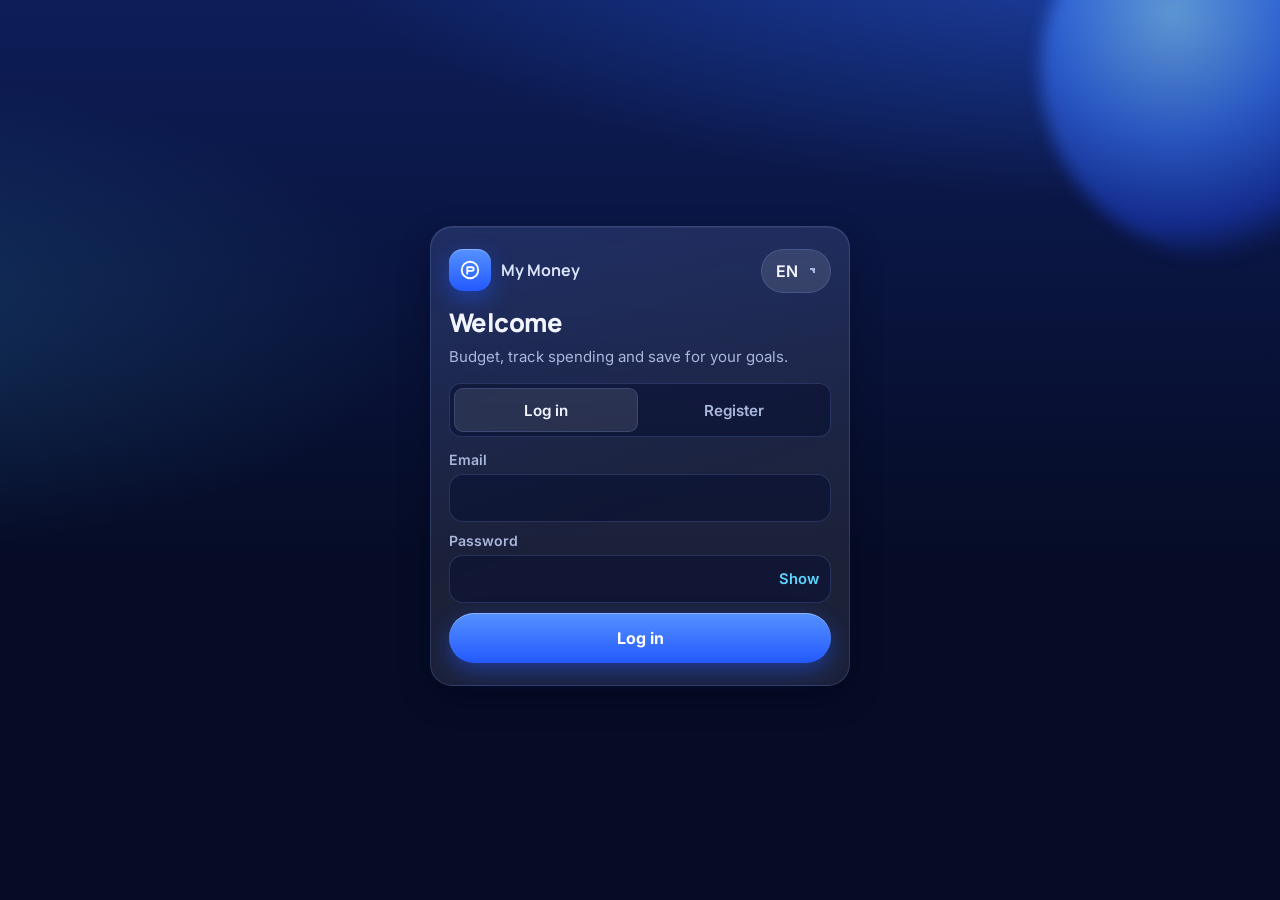
==== commit 3f77067b: "Merge origin/main into deploy-hardening; remove WhatsApp login codes and phone numbers (email-only l" ====
--- a/commitlocal/frontend/login.html
+++ b/commitlocal/frontend/login.html
@@ -39,7 +39,7 @@
 
     <!-- LOGIN FORM -->
     <form id="login-form">
-      <label><span data-i18n="login.emailOrPhone">Email or phone number</span> <input id="login-email" type="text" autocomplete="username" autocapitalize="none" spellcheck="false" required></label>
+      <label><span data-i18n="login.email">Email</span> <input id="login-email" type="email" autocomplete="username" autocapitalize="none" spellcheck="false" required></label>
       <label><span data-i18n="login.password">Password</span> <input id="login-password" type="password" autocomplete="current-password" required></label>
       <button class="btn" type="submit" data-i18n="login.logIn">Log in</button>
       <!-- Shown after registering (when the Register tab is hidden) -->
@@ -56,9 +56,7 @@
     <form id="register-form" hidden>
       <label><span data-i18n="login.username">Username</span> <input id="reg-username" type="text" autocomplete="username" autocapitalize="none" spellcheck="false" maxlength="30" required aria-describedby="reg-username-hint"></label>
       <p id="reg-username-hint" class="muted small" data-i18n="login.usernameHint">3–30 letters, numbers, dots, underscores or hyphens.</p>
-      <label><span data-i18n="login.emailOptional">Email</span> <input id="reg-email" type="email" autocomplete="email" autocapitalize="none" spellcheck="false"></label>
-      <label><span data-i18n="login.phoneOptional">Phone number</span> <input id="reg-phone" type="tel" inputmode="tel" autocomplete="tel" maxlength="20" placeholder="+230 5123 4567" aria-describedby="reg-contact-hint"></label>
-      <p id="reg-contact-hint" class="muted small" data-i18n="login.contactHint">Give an email, a phone number, or both. Login codes are sent by email (codes by phone are coming later).</p>
+      <label><span data-i18n="login.email">Email</span> <input id="reg-email" type="email" autocomplete="email" autocapitalize="none" spellcheck="false" required></label>
       <label><span data-i18n="login.password">Password</span> <input id="reg-password" type="password" autocomplete="new-password" required></label>
 
       <div class="meter" aria-hidden="true"><div id="meter-bar"></div></div>
@@ -75,9 +73,13 @@
       <button class="btn" type="submit" data-i18n="login.createAccount">Create account</button>
     </form>
 
-    <!-- ENTER THE EMAILED CODE -->
+    <!-- ENTER THE CODE (sent by email) -->
     <form id="code-form" hidden>
-      <p data-i18n="login.enterCode">Enter the 6-digit code we sent you (by email or WhatsApp).</p>
+      <p data-i18n="login.enterCode">Enter the 6-digit code we emailed you.</p>
+      <!-- "Code sent to a•••@gmail.com" (filled by login.js from the backend's masked "sent_to") -->
+      <p id="code-sent-to" class="code-sent-to" hidden></p>
+      <!-- Only when backend/.env has DEMO_SHOW_OTP=true (never in the real app) -->
+      <p id="demo-code-box" class="warning-box demo-code-box" role="note" hidden></p>
       <label><span data-i18n="login.code">Code</span>
         <input id="code-input" class="code-input" inputmode="numeric" autocomplete="one-time-code"
                maxlength="6" pattern="[0-9]{6}" required>
--- a/commitlocal/frontend/style.css
+++ b/commitlocal/frontend/style.css
@@ -238,6 +238,9 @@
 .small { font-size: 0.8rem; margin: 0; line-height: 1.4; }
 .code-timer { margin: 0; text-align: center; color: var(--muted); }
 .code-timer.error { color: var(--danger); font-weight: 700; }
+/* Code screen: where the code went and the DEMO MODE box (DEMO_SHOW_OTP=true only) */
+.code-sent-to { margin: 0; text-align: center; font-weight: 600; overflow-wrap: anywhere; }
+.demo-code-box { text-align: center; font-size: 1rem; letter-spacing: 0.04em; border-style: dashed; }
 
 /* ===== PASSWORD STRENGTH METER (login page) ===== */
 .meter { height: 6px; background: var(--track); border-radius: 999px; overflow: hidden; }
